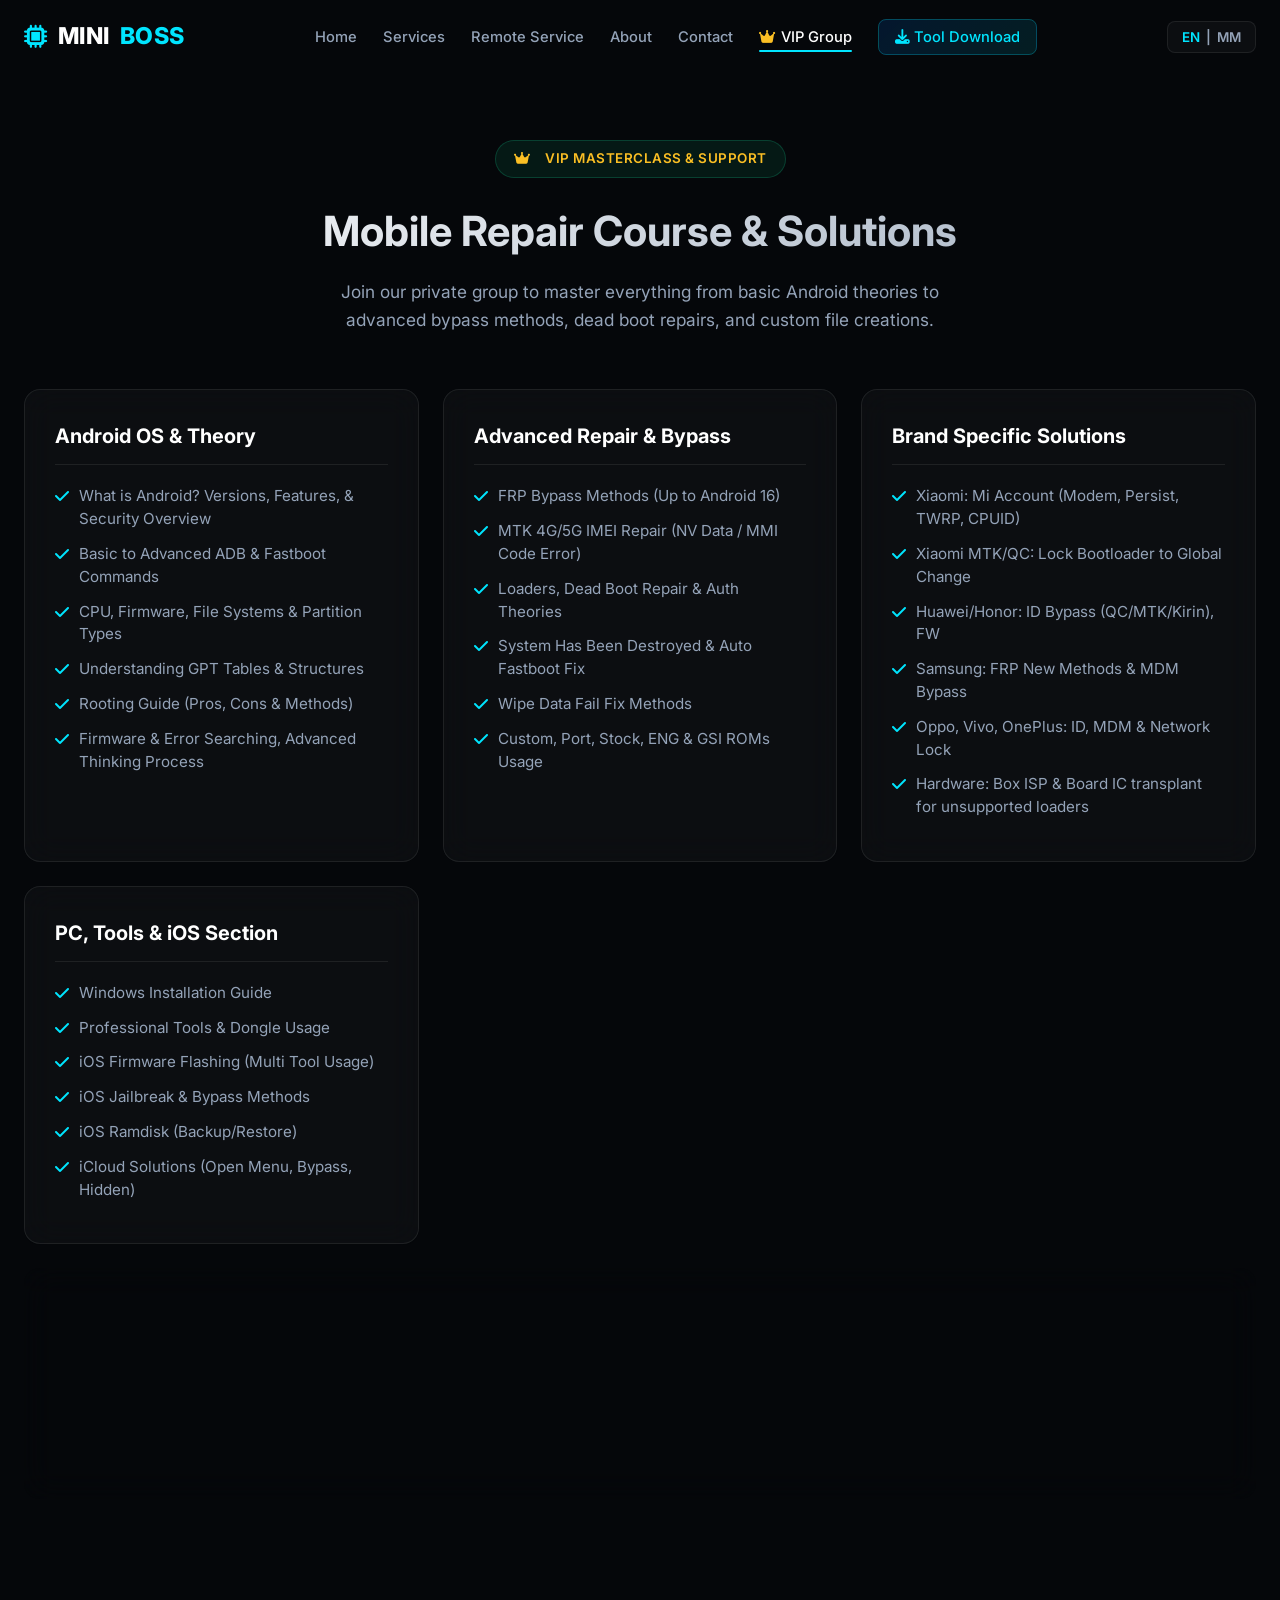
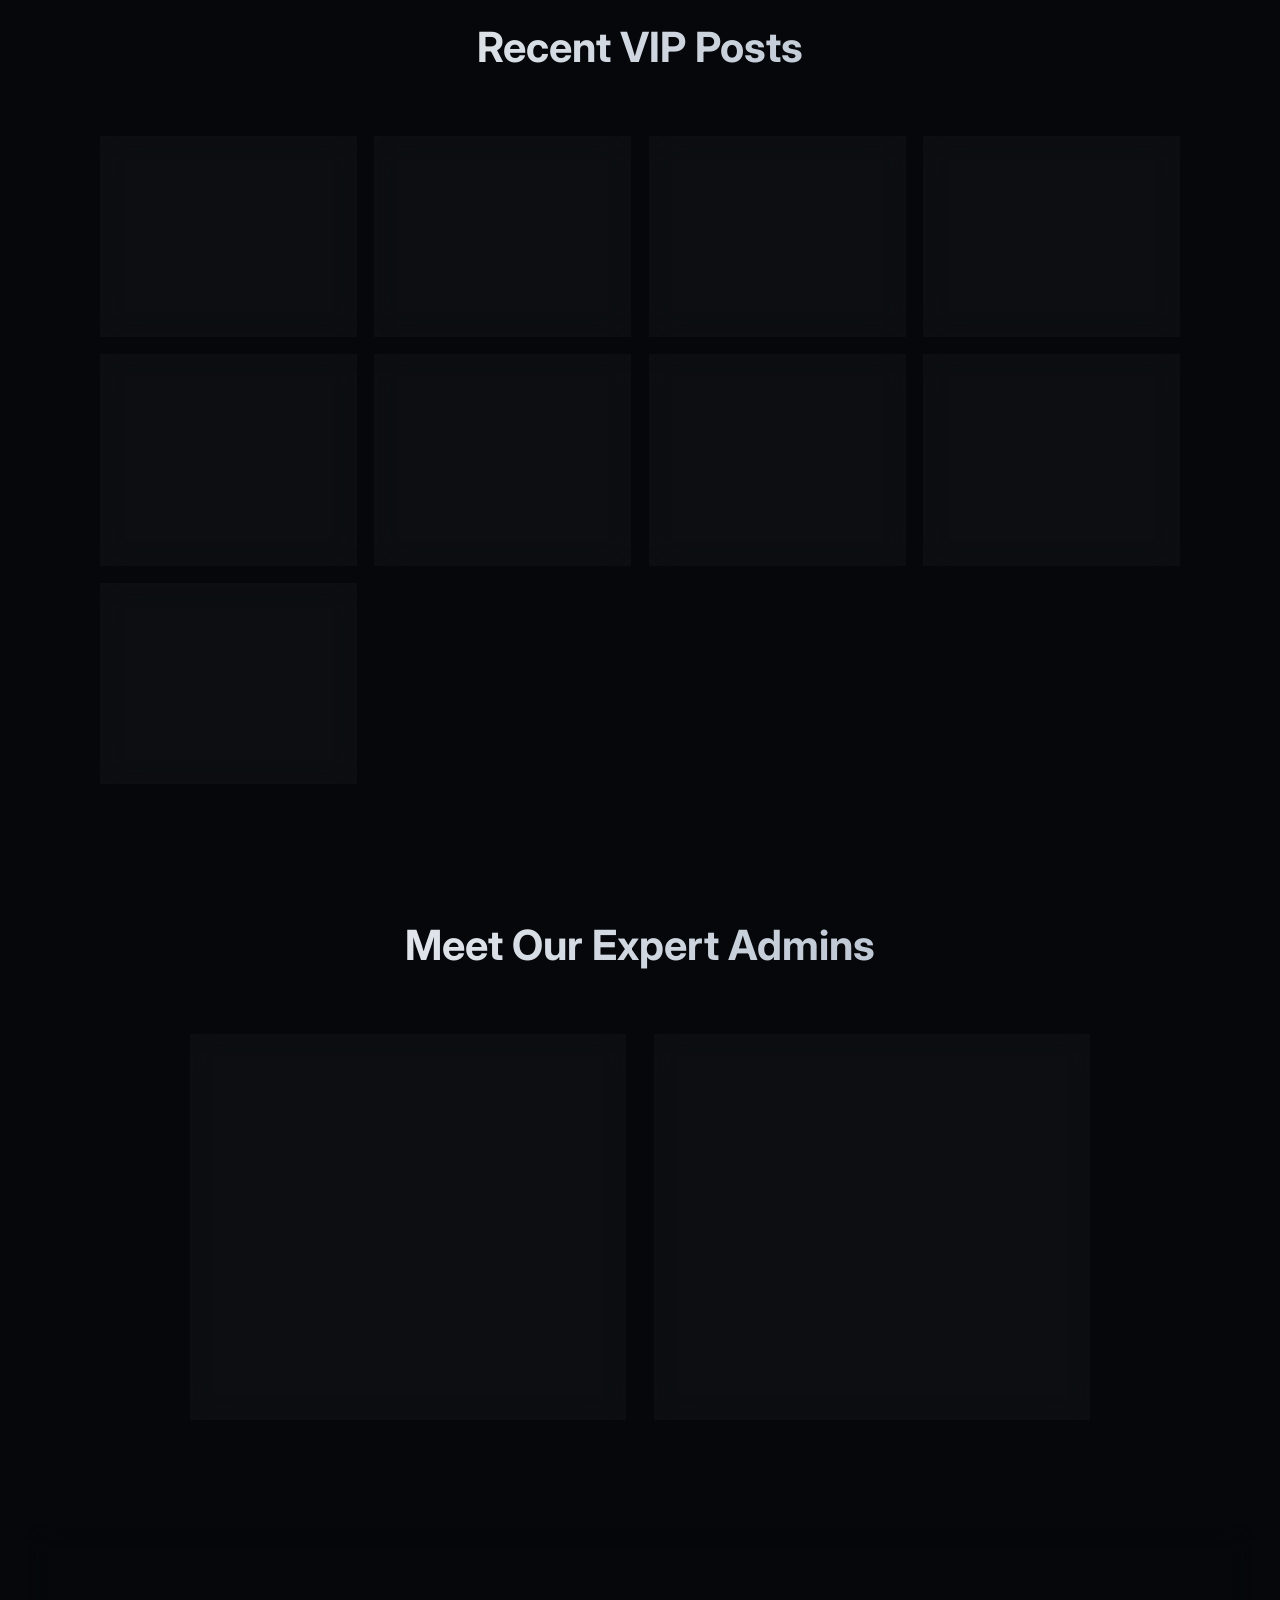
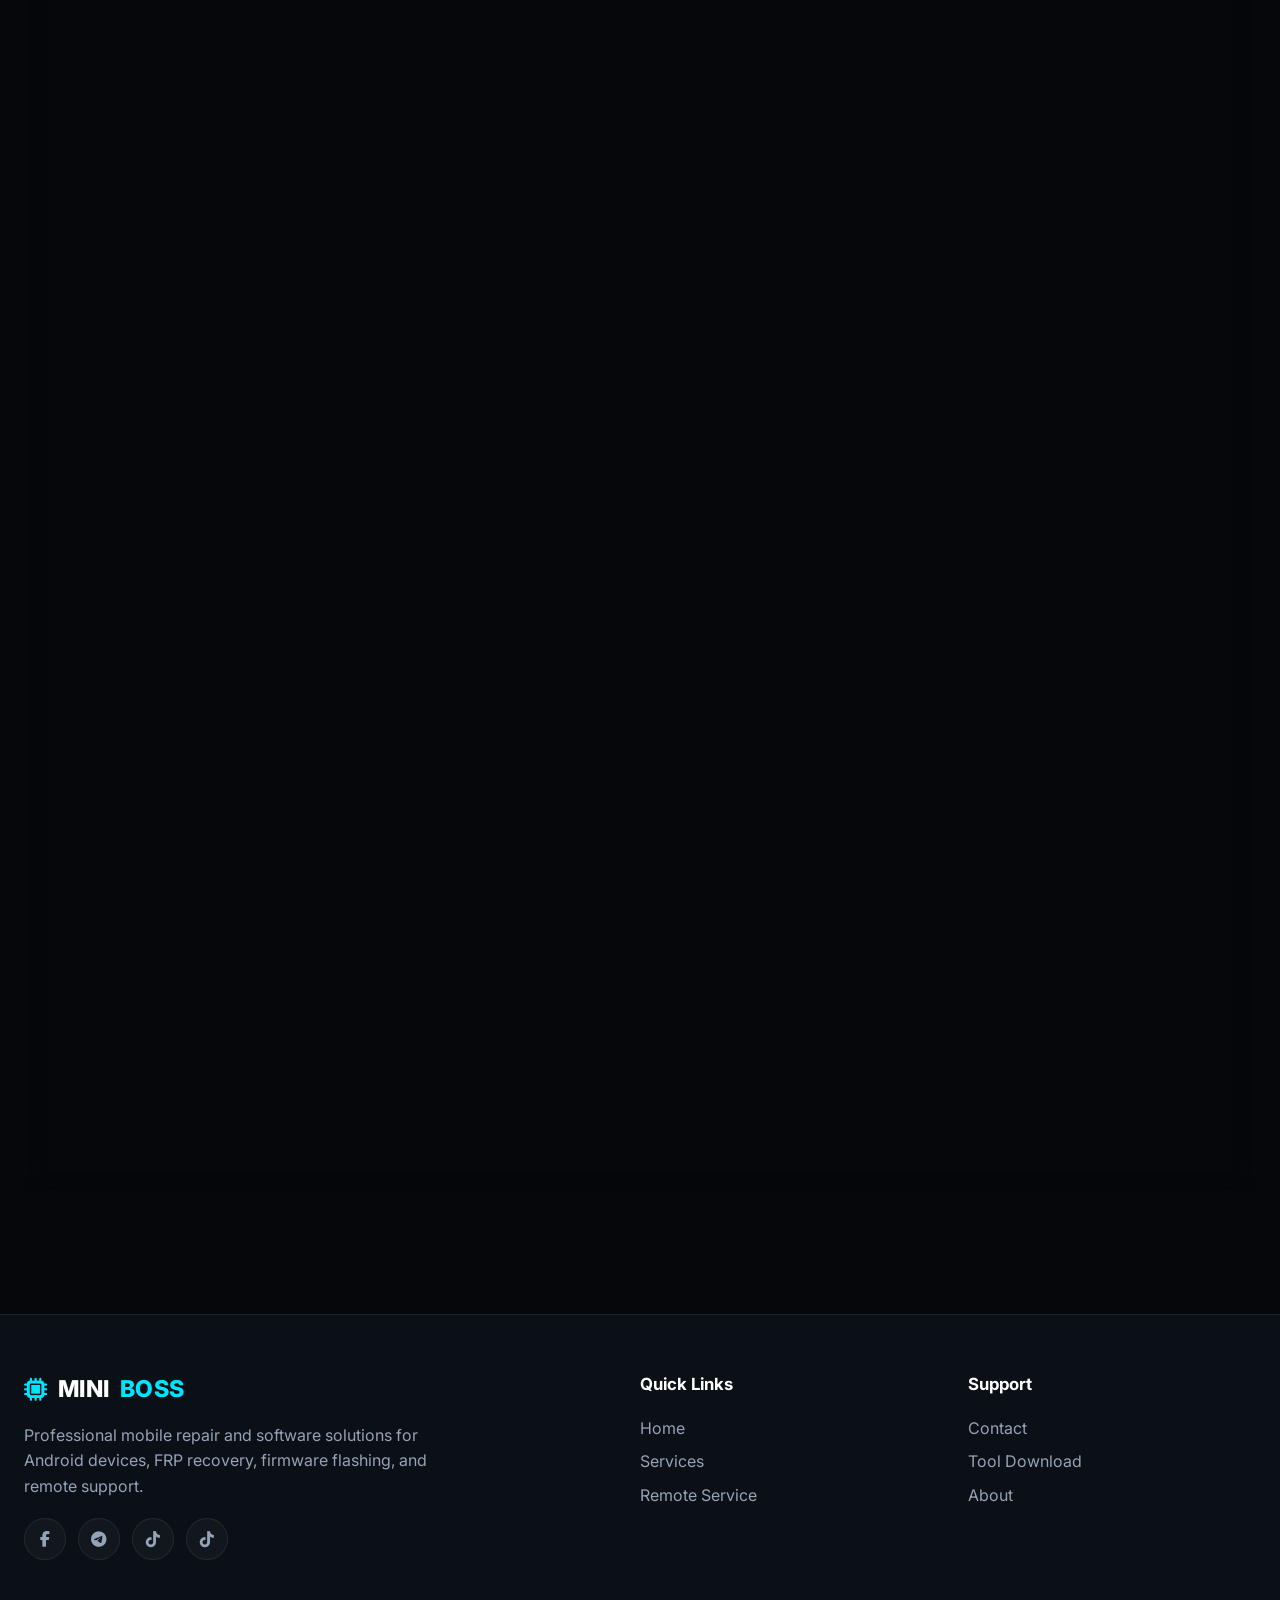
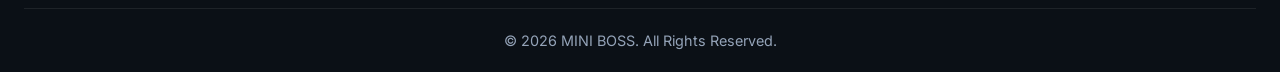
==== MINI-BOSS-WEB/paidGp.html @ a2892de0 "Add files via upload" ====
<!DOCTYPE html>
<html lang="en">
<head>
    <meta charset="UTF-8">
    <meta name="viewport" content="width=device-width, initial-scale=1.0">
    <meta name="theme-color" content="#05070A">
    <meta name="description" content="Join MINI BOSS VIP Support Group. Get exclusive mobile repair solutions, tested firmwares, FRP bypass guides, and direct admin support.">
    <meta property="og:title" content="VIP Group | MINI BOSS">
    <meta property="og:description" content="Join the MINI BOSS VIP group for mobile repair courses, practical solutions, and direct technician support.">
    <meta property="og:type" content="website">
    <title>VIP Group | MINI BOSS</title>
    <link rel="preconnect" href="https://fonts.googleapis.com">
    <link rel="preconnect" href="https://fonts.gstatic.com" crossorigin>
    <link href="https://fonts.googleapis.com/css2?family=Inter:wght@300;400;500;600;700;800&display=swap" rel="stylesheet">
    <link rel="stylesheet" href="style.css">
    <link rel="stylesheet" href="https://cdnjs.cloudflare.com/ajax/libs/font-awesome/6.4.0/css/all.min.css">
    <style>
        .curriculum-grid {
            display: grid;
            grid-template-columns: repeat(auto-fit, minmax(320px, 1fr));
            gap: 24px;
            margin-bottom: 50px;
        }
        .curriculum-card {
            padding: 30px;
            display: flex;
            flex-direction: column;
            height: 100%;
        }
        .curriculum-card h3 {
            font-size: 1.25rem;
            color: #fff;
            margin-bottom: 20px;
            padding-bottom: 12px;
            border-bottom: 1px solid var(--glass-border);
            display: flex;
            align-items: center;
            gap: 12px;
        }
        .curriculum-list {
            list-style: none;
            padding: 0;
            margin: 0;
            flex-grow: 1;
        }
        .curriculum-list li {
            color: var(--text-muted);
            font-size: 0.95rem;
            margin-bottom: 12px;
            display: flex;
            align-items: flex-start;
            gap: 10px;
            line-height: 1.5;
        }
        .curriculum-list li i {
            color: var(--accent-cyan);
            font-size: 1rem;
            margin-top: 3px;
        }
        .bonus-card {
            background: linear-gradient(145deg, rgba(255, 122, 24, 0.1) 0%, rgba(15, 23, 32, 0.9) 100%);
            border-color: rgba(255, 122, 24, 0.3);
        }
        .bonus-card h3 i {
            color: var(--accent-orange);
        }
        .bonus-card .curriculum-list li i {
            color: var(--accent-orange);
        }
        .vip-price-tag {
            display: inline-flex;
            align-items: center;
            gap: 9px;
            margin: 0 auto 24px;
            padding: 12px 22px;
            border: 1px solid rgba(251, 191, 36, 0.45);
            border-radius: 999px;
            background: linear-gradient(135deg, rgba(251, 191, 36, 0.18), rgba(255, 122, 24, 0.12));
            color: #fbbf24;
            font-size: 1.05rem;
            font-weight: 800;
            letter-spacing: 0.02em;
            box-shadow: 0 8px 28px rgba(251, 191, 36, 0.12);
        }
        .vip-price-tag i {
            color: #fde68a;
        }

        /* ========== VIP PAYMENT ========== */
        .vip-payment-section {
            margin-top: 40px;
            margin-bottom: 20px;
        }
        .vip-payment-card {
            padding: 40px 28px 36px;
            background: linear-gradient(145deg, rgba(15, 23, 32, 0.95) 0%, rgba(5, 7, 10, 0.98) 100%);
            border-color: rgba(251, 191, 36, 0.22);
        }
        .vip-payment-header {
            text-align: center;
            margin-bottom: 32px;
        }
        .vip-payment-header > i {
            font-size: 2.6rem;
            margin-bottom: 12px;
            display: inline-block;
        }
        .vip-payment-header h3 {
            font-size: clamp(1.4rem, 3vw, 1.85rem);
            color: #fff;
            margin-bottom: 12px;
        }
        .vip-payment-header p {
            color: var(--text-muted);
            max-width: 620px;
            margin: 0 auto 18px;
            font-size: 1.02rem;
        }
        .vip-steps {
            display: grid;
            grid-template-columns: repeat(3, 1fr);
            gap: 14px;
            margin-bottom: 36px;
            max-width: 900px;
            margin-left: auto;
            margin-right: auto;
        }
        .vip-step {
            display: flex;
            align-items: center;
            gap: 12px;
            background: rgba(255,255,255,0.03);
            border: 1px solid var(--glass-border);
            border-radius: 12px;
            padding: 14px 16px;
            font-size: 0.9rem;
            color: var(--text-muted);
            line-height: 1.4;
        }
        .vip-step-num {
            flex-shrink: 0;
            width: 32px;
            height: 32px;
            border-radius: 50%;
            background: linear-gradient(135deg, #fbbf24, #ff7a18);
            color: #111;
            font-weight: 800;
            display: flex;
            align-items: center;
            justify-content: center;
            font-size: 0.9rem;
        }
        .vip-payment-grid {
            display: grid;
            grid-template-columns: 1fr 1.15fr;
            gap: 28px;
            align-items: start;
        }
        .vip-qr-panel,
        .vip-form-panel {
            background: rgba(0,0,0,0.28);
            border: 1px solid var(--glass-border);
            border-radius: 18px;
            padding: 22px;
        }
        .vip-form-panel h4 {
            color: #fff;
            font-size: 1.1rem;
            margin-bottom: 18px;
            display: flex;
            align-items: center;
            gap: 10px;
        }
        .vip-form-panel h4 i { color: var(--accent-cyan); }

        /* --- KPay QR panel --- */
        .vip-qr-panel {
            display: flex;
            flex-direction: column;
            align-items: center;
            background:
                radial-gradient(ellipse at 50% 0%, rgba(0, 98, 204, 0.22), transparent 55%),
                rgba(8, 14, 24, 0.95);
            border: 1px solid rgba(0, 136, 204, 0.28);
            box-shadow: 0 12px 40px rgba(0, 0, 0, 0.35), inset 0 1px 0 rgba(255,255,255,0.04);
        }
        .vip-qr-badge {
            display: inline-flex;
            align-items: center;
            gap: 8px;
            margin-bottom: 18px;
            padding: 8px 16px;
            border-radius: 999px;
            background: linear-gradient(135deg, rgba(0, 136, 204, 0.25), rgba(0, 98, 180, 0.15));
            border: 1px solid rgba(0, 168, 255, 0.35);
            color: #7dd3fc;
            font-size: 0.88rem;
            font-weight: 700;
            letter-spacing: 0.03em;
        }
        .vip-qr-badge i { color: #38bdf8; }
        .vip-qr-frame {
            position: relative;
            width: 100%;
            max-width: 280px;
            padding: 14px;
            border-radius: 20px;
            background: linear-gradient(160deg, #0b4f8a 0%, #0a2f5c 45%, #071a33 100%);
            box-shadow: 0 10px 32px rgba(0, 80, 160, 0.35);
            margin-bottom: 16px;
        }
        .vip-qr-corners::before,
        .vip-qr-corners::after {
            content: '';
            position: absolute;
            width: 22px;
            height: 22px;
            border: 3px solid #38bdf8;
            z-index: 2;
            pointer-events: none;
        }
        .vip-qr-corners::before {
            top: 8px; left: 8px;
            border-right: none; border-bottom: none;
            border-radius: 6px 0 0 0;
        }
        .vip-qr-corners::after {
            top: 8px; right: 8px;
            border-left: none; border-bottom: none;
            border-radius: 0 6px 0 0;
        }
        .vip-qr-frame::before {
            content: '';
            position: absolute;
            width: 22px; height: 22px;
            left: 8px; bottom: 8px;
            border: 3px solid #38bdf8;
            border-right: none; border-top: none;
            border-radius: 0 0 0 6px;
            z-index: 2;
            pointer-events: none;
        }
        .vip-qr-frame::after {
            content: '';
            position: absolute;
            width: 22px; height: 22px;
            right: 8px; bottom: 8px;
            border: 3px solid #38bdf8;
            border-left: none; border-top: none;
            border-radius: 0 0 6px 0;
            z-index: 2;
            pointer-events: none;
        }
        .vip-qr-box {
            background: #fff;
            border-radius: 14px;
            padding: 12px;
            display: flex;
            align-items: center;
            justify-content: center;
            min-height: 240px;
            overflow: hidden;
        }
        .vip-qr-img {
            width: 100%;
            max-width: 220px;
            height: auto;
            object-fit: contain;
            border-radius: 6px;
            display: block;
        }
        .vip-qr-placeholder {
            display: flex;
            flex-direction: column;
            align-items: center;
            justify-content: center;
            gap: 12px;
            color: #64748b;
            text-align: center;
            padding: 20px;
            width: 100%;
            min-height: 200px;
        }
        .vip-qr-placeholder i { font-size: 2.6rem; opacity: 0.45; }
        .vip-qr-placeholder code {
            background: #f1f5f9;
            padding: 2px 8px;
            border-radius: 4px;
            font-size: 0.8rem;
        }
        .vip-qr-amount {
            width: 100%;
            text-align: center;
            padding: 14px 16px;
            margin-bottom: 12px;
            border-radius: 14px;
            background: linear-gradient(135deg, rgba(251, 191, 36, 0.12), rgba(255, 122, 24, 0.08));
            border: 1px solid rgba(251, 191, 36, 0.35);
        }
        .vip-qr-amount-label {
            display: block;
            font-size: 0.78rem;
            color: var(--text-muted);
            text-transform: uppercase;
            letter-spacing: 0.08em;
            margin-bottom: 4px;
        }
        .vip-qr-amount-value {
            display: block;
            font-size: 1.85rem;
            font-weight: 800;
            color: #fbbf24;
            line-height: 1.15;
            letter-spacing: -0.02em;
        }
        .vip-qr-amount-value small {
            font-size: 0.95rem;
            font-weight: 700;
            color: #fde68a;
        }
        .vip-qr-amount-app {
            display: inline-block;
            margin-top: 6px;
            font-size: 0.8rem;
            font-weight: 600;
            color: #7dd3fc;
            background: rgba(0, 136, 204, 0.15);
            border: 1px solid rgba(0, 168, 255, 0.25);
            padding: 3px 10px;
            border-radius: 999px;
        }
        .vip-qr-hint {
            text-align: center;
            color: var(--text-muted);
            font-size: 0.84rem;
            line-height: 1.5;
            margin-bottom: 16px;
            max-width: 280px;
        }
        .vip-tg-alt {
            width: 100%;
            border: 1px solid rgba(0, 136, 204, 0.45) !important;
            color: #7dd3fc !important;
            background: rgba(0, 136, 204, 0.1) !important;
            border-radius: 12px;
            padding: 12px 18px;
            font-weight: 600;
        }
        .vip-tg-alt:hover {
            background: rgba(0, 136, 204, 0.22) !important;
            border-color: rgba(56, 189, 248, 0.6) !important;
            color: #fff !important;
        }
        .vip-access-form .form-group {
            margin-bottom: 16px;
        }
        .vip-access-form label {
            display: block;
            font-size: 0.88rem;
            font-weight: 600;
            color: rgba(255,255,255,0.85);
            margin-bottom: 7px;
        }
        .vip-access-form input[type="text"],
        .vip-access-form input[type="tel"] {
            width: 100%;
            background: rgba(0,0,0,0.4);
            border: 1px solid var(--glass-border);
            padding: 13px 14px;
            border-radius: 10px;
            color: #fff;
            font-size: 0.95rem;
            transition: var(--transition);
        }
        .vip-access-form input:focus {
            border-color: var(--accent-cyan);
            box-shadow: 0 0 0 3px rgba(0, 229, 255, 0.12);
        }
        .vip-upload-zone {
            position: relative;
            border: 2px dashed rgba(0, 229, 255, 0.3);
            border-radius: 12px;
            background: rgba(0, 229, 255, 0.04);
            min-height: 130px;
            cursor: pointer;
            overflow: hidden;
            transition: var(--transition);
        }
        .vip-upload-zone:hover,
        .vip-upload-zone.dragover {
            border-color: var(--accent-cyan);
            background: rgba(0, 229, 255, 0.08);
        }
        .vip-upload-zone input[type="file"] {
            position: absolute;
            inset: 0;
            opacity: 0;
            cursor: pointer;
            z-index: 2;
        }
        .vip-upload-ui {
            display: flex;
            flex-direction: column;
            align-items: center;
            justify-content: center;
            gap: 8px;
            padding: 28px 16px;
            color: var(--text-muted);
            text-align: center;
            pointer-events: none;
        }
        .vip-upload-ui i {
            font-size: 1.8rem;
            color: var(--accent-cyan);
        }
        .vip-upload-ui small {
            font-size: 0.78rem;
            opacity: 0.75;
        }
        .vip-receipt-preview {
            display: block;
            width: 100%;
            max-height: 200px;
            object-fit: contain;
            padding: 10px;
            background: rgba(0,0,0,0.3);
        }
        .vip-receipt-preview:not([hidden]) + .vip-upload-ui,
        .vip-upload-zone.has-preview .vip-upload-ui {
            display: none;
        }
        .vip-submit-btn {
            width: 100%;
            padding: 15px 24px;
            font-size: 1.02rem;
            margin-top: 6px;
            background: linear-gradient(135deg, #fbbf24, #ff7a18);
            box-shadow: 0 4px 18px rgba(251, 191, 36, 0.3);
            color: #111;
            font-weight: 700;
        }
        .vip-submit-btn:hover {
            box-shadow: 0 8px 28px rgba(251, 191, 36, 0.45);
            transform: translateY(-2px);
        }
        .vip-submit-btn:disabled {
            opacity: 0.65;
            cursor: not-allowed;
            transform: none;
        }
        .vip-form-hint {
            text-align: center;
            color: var(--text-muted);
            font-size: 0.85rem;
            margin-top: 14px;
            line-height: 1.45;
        }
        #toast-container {
            position: fixed;
            top: 90px;
            right: 20px;
            z-index: 9999;
            display: flex;
            flex-direction: column;
            gap: 10px;
            pointer-events: none;
        }
        .toast {
            background: rgba(16, 185, 129, 0.95);
            color: #fff;
            padding: 14px 22px;
            border-radius: 10px;
            backdrop-filter: blur(12px);
            box-shadow: 0 12px 32px rgba(0,0,0,0.3);
            display: flex;
            align-items: center;
            gap: 12px;
            transform: translateX(120%);
            transition: transform 0.35s cubic-bezier(0.68, -0.55, 0.265, 1.55);
            font-weight: 500;
            font-size: 0.95rem;
            pointer-events: auto;
            max-width: 360px;
        }
        .toast.show { transform: translateX(0); }
        .toast.error { background: rgba(239, 68, 68, 0.95); }
        @media (max-width: 860px) {
            .vip-steps { grid-template-columns: 1fr; }
            .vip-payment-grid { grid-template-columns: 1fr; }
        }

    </style>
</head>
<body>

    <nav class="navbar" id="navbar">
        <div class="container nav-container">
            <a href="index.html" class="logo">
                <i class="fa-solid fa-microchip"></i> MINI <span>BOSS</span>
            </a>
            
            <ul class="nav-links" id="nav-links">
                <li><a href="index.html#home" data-i18n="nav-home">Home</a></li>
                <li><a href="index.html#services" data-i18n="nav-services">Services</a></li>
                <li><a href="index.html#remote-service" data-i18n="nav-remote">Remote Service</a></li>
                <li><a href="index.html#about" data-i18n="nav-about">About</a></li>
                <li><a href="index.html#contact" data-i18n="nav-contact">Contact</a></li>
                <li><a href="paidGp.html" class="active"><i class="fa-solid fa-crown" style="color: #fbbf24; margin-right: 5px;"></i><span data-i18n="nav-vip-group">VIP Group</span></a></li>
                <li>
                    <a href="tool_download.html" class="nav-btn-download">
                        <i class="fa-solid fa-download"></i> <span data-i18n="nav-tools-download">Tool Download</span>
                    </a>
                </li>
            </ul>

            <div class="nav-actions">
                <button id="lang-switch" class="lang-switch" title="Change Language" aria-label="Switch language">
                    <span id="lang-en" class="active">EN</span> | <span id="lang-mm">MM</span>
                </button>
                <button type="button" class="hamburger" id="hamburger" aria-label="Menu" aria-expanded="false" aria-controls="nav-links">
                    <i class="fa-solid fa-bars" aria-hidden="true"></i>
                </button>
            </div>
        </div>
    </nav>

    <!-- VIP GROUP HERO & SOLUTIONS -->
    <section id="vip-group" style="padding-top: 140px; min-height: 80vh;">
        <div class="container">
            <div class="section-header reveal">
                <div class="status-badge" style="margin-bottom: 20px;">
                    <i class="fa-solid fa-crown" style="color: #fbbf24;"></i>
                    <span data-i18n="gp-badge" style="color: #fbbf24; margin-left: 8px;">VIP MASTERCLASS & SUPPORT</span>
                </div>
                <h2 data-i18n="gp-title">Complete Mobile Repair Course & Solutions</h2>
                <p data-i18n="gp-desc">Join our private group to master everything from basic Android theories to advanced bypass methods, dead boot repairs, and custom file creations.</p>
            </div>

            <!-- CURRICULUM GRID -->
            <div class="curriculum-grid reveal">
                
                <!-- Category 1 -->
                <div class="glass-card curriculum-card">
                    <h3 data-i18n="cat-1-title"><i class="fa-brands fa-android" style="color: #10b981;"></i> Android OS & Theory</h3>
                    <ul class="curriculum-list">
                        <li><i class="fa-solid fa-check"></i> <span data-i18n="c1-1">What is Android? Versions, Features, & Security Overview</span></li>
                        <li><i class="fa-solid fa-check"></i> <span data-i18n="c1-2">Basic to Advanced ADB & Fastboot Commands</span></li>
                        <li><i class="fa-solid fa-check"></i> <span data-i18n="c1-3">CPU, Firmware, File Systems & Partition Types</span></li>
                        <li><i class="fa-solid fa-check"></i> <span data-i18n="c1-4">Understanding GPT Tables & Structures</span></li>
                        <li><i class="fa-solid fa-check"></i> <span data-i18n="c1-5">Rooting Guide (Pros, Cons & Methods)</span></li>
                        <li><i class="fa-solid fa-check"></i> <span data-i18n="c1-6">Firmware & Error Searching, Advanced Thinking Process</span></li>
                    </ul>
                </div>

                <!-- Category 2 -->
                <div class="glass-card curriculum-card">
                    <h3 data-i18n="cat-2-title"><i class="fa-solid fa-screwdriver-wrench" style="color: #0077ff;"></i> Advanced Repair & Bypass</h3>
                    <ul class="curriculum-list">
                        <li><i class="fa-solid fa-check"></i> <span data-i18n="c2-1">FRP Bypass Methods (Up to Android 16)</span></li>
                        <li><i class="fa-solid fa-check"></i> <span data-i18n="c2-2">MTK 4G/5G IMEI Repair (NV Data / MMI Code Error)</span></li>
                        <li><i class="fa-solid fa-check"></i> <span data-i18n="c2-3">Loaders, Dead Boot Repair & Auth Theories</span></li>
                        <li><i class="fa-solid fa-check"></i> <span data-i18n="c2-4">System Has Been Destroyed & Auto Fastboot Fix</span></li>
                        <li><i class="fa-solid fa-check"></i> <span data-i18n="c2-5">Wipe Data Fail Fix Methods</span></li>
                        <li><i class="fa-solid fa-check"></i> <span data-i18n="c2-6">Custom, Port, Stock, ENG & GSI ROMs Usage</span></li>
                    </ul>
                </div>

                <!-- Category 3 -->
                <div class="glass-card curriculum-card">
                    <h3 data-i18n="cat-3-title"><i class="fa-solid fa-mobile-screen-button" style="color: #e83e8c;"></i> Brand Specific Solutions</h3>
                    <ul class="curriculum-list">
                        <li><i class="fa-solid fa-check"></i> <span data-i18n="c3-1">Xiaomi: Mi Account (Modem, Persist, TWRP, CPUID)</span></li>
                        <li><i class="fa-solid fa-check"></i> <span data-i18n="c3-2">Xiaomi MTK/QC: Lock Bootloader to Global Change</span></li>
                        <li><i class="fa-solid fa-check"></i> <span data-i18n="c3-3">Huawei/Honor: ID Bypass (QC/MTK/Kirin), FW & IMEI</span></li>
                        <li><i class="fa-solid fa-check"></i> <span data-i18n="c3-4">Samsung: FRP New Methods & MDM Bypass</span></li>
                        <li><i class="fa-solid fa-check"></i> <span data-i18n="c3-5">Oppo, Vivo, OnePlus: ID, MDM & Network Lock</span></li>
                        <li><i class="fa-solid fa-check"></i> <span data-i18n="c3-6">Hardware: Box ISP & Board IC transplant for unsupported loaders</span></li>
                    </ul>
                </div>

                <!-- Category 4 -->
                <div class="glass-card curriculum-card">
                    <h3 data-i18n="cat-4-title"><i class="fa-brands fa-apple" style="color: #a0aec0;"></i> PC, Tools & iOS Section</h3>
                    <ul class="curriculum-list">
                        <li><i class="fa-solid fa-check"></i> <span data-i18n="c4-1">Windows & Other OS Installation Guide</span></li>
                        <li><i class="fa-solid fa-check"></i> <span data-i18n="c4-2">Professional Tools & Dongle Usage</span></li>
                        <li><i class="fa-solid fa-check"></i> <span data-i18n="c4-3">iOS Firmware Flashing (Multi Tool Usage)</span></li>
                        <li><i class="fa-solid fa-check"></i> <span data-i18n="c4-4">iOS Jailbreak & Bypass Methods</span></li>
                        <li><i class="fa-solid fa-check"></i> <span data-i18n="c4-5">iOS Ramdisk (Backup/Restore)</span></li>
                        <li><i class="fa-solid fa-check"></i> <span data-i18n="c4-6">iCloud Solutions (Open Menu, Bypass, Hidden)</span></li>
                    </ul>
                </div>

                <!-- Bonus Category (Full Width) -->
                <div class="glass-card curriculum-card bonus-card" style="grid-column: 1 / -1;">
                    <h3 data-i18n="cat-5-title"><i class="fa-solid fa-fire"></i> VIP Bonus & File Modding</h3>
                    <div style="display: grid; grid-template-columns: repeat(auto-fit, minmax(300px, 1fr)); gap: 15px;">
                        <ul class="curriculum-list">
                            <li><i class="fa-solid fa-star"></i> <span data-i18n="c5-1">Tool/Box Activation & Purchasing via Websites</span></li>
                            <li><i class="fa-solid fa-star"></i> <span data-i18n="c5-2">FRP Unlock using Web Server (Theory & Practical)</span></li>
                            <li><i class="fa-solid fa-star"></i> <span data-i18n="c5-3">Auth Tool Usage & Server Concepts</span></li>
                        </ul>
                        <ul class="curriculum-list">
                            <li><i class="fa-solid fa-star"></i> <span data-i18n="c5-4">File Creation: No Bootloader Unlock Global Change</span></li>
                            <li><i class="fa-solid fa-star"></i> <span data-i18n="c5-5">File Creation: Samsung & Oppo MDM Modification</span></li>
                            <li><i class="fa-solid fa-star"></i> <span data-i18n="c5-6">File Creation: Samsung FRP for Android 14/15</span></li>
                        </ul>
                    </div>
                </div>

            </div>

            <!-- RECENT VIP POSTS -->
            <section id="vip-posts" class="vip-posts-section">
                <div class="section-header reveal">
                    <h2 data-i18n="vip-posts-title">Recent VIP Posts</h2>
                </div>
                <div class="vip-posts-grid">
                    <a class="glass-card vip-post-card reveal" href="https://t.me/c/4466727254/9" aria-label="Read ADB and Fastboot install guide">
                        <span class="vip-post-icon"><i class="fa-solid fa-terminal" aria-hidden="true"></i></span>
                        <h3 data-i18n="vip-basic-post-1-title">Basic Post 1: ADB &amp; Fastboot Install</h3>
                        <span class="vip-post-read"><span data-i18n="vip-post-read">Click to See</span><i class="fa-solid fa-arrow-right" aria-hidden="true"></i></span>
                    </a>
                    <a class="glass-card vip-post-card reveal" href="https://t.me/c/4466727254/10" aria-label="Read Windows installation 11 and 10 guide">
                        <span class="vip-post-icon"><i class="fa-solid fa-windows" aria-hidden="true"></i></span>
                        <h3 data-i18n="vip-basic-post-2-title">Basic Post 2: Windows Installation 11/10</h3>
                        <span class="vip-post-read"><span data-i18n="vip-post-read">Click to See</span><i class="fa-solid fa-arrow-right" aria-hidden="true"></i></span>
                    </a>
                    <a class="glass-card vip-post-card reveal" href="https://t.me/c/4466727254/6" aria-label="Read ADB and Fastboot Basic commands">
                        <span class="vip-post-icon"><i class="fa-solid fa-terminal" aria-hidden="true"></i></span>
                        <h3 data-i18n="vip-post-1-title">ADB and Fastboot Basic commands</h3>
                        <span class="vip-post-read"><span data-i18n="vip-post-read">Click to See</span><i class="fa-solid fa-arrow-right" aria-hidden="true"></i></span>
                    </a>
                    <a class="glass-card vip-post-card reveal" href="https://t.me/c/4466727254/7" aria-label="Redmi 14C NV Error Fix Solution">
                        <span class="vip-post-icon"><i class="fa-solid fa-terminal" aria-hidden="true"></i></span>
                        <h3 data-i18n="vip-post-2-title">Redmi 14C NV Error Fix Solution</h3>
                        <span class="vip-post-read"><span data-i18n="vip-post-read">Click to See</span><i class="fa-solid fa-arrow-right" aria-hidden="true"></i></span>
                    </a>
                    <a class="glass-card vip-post-card reveal" href="https://t.me/c/4466727254/11" aria-label="Redmi Note 13 5G NV Error Fix Solution">
                        <span class="vip-post-icon"><i class="fa-solid fa-terminal" aria-hidden="true"></i></span>
                        <h3 data-i18n="vip-post-3-title">Redmi Note 13 5G NV Error Fix Solution</h3>
                        <span class="vip-post-read"><span data-i18n="vip-post-read">Click to See</span><i class="fa-solid fa-arrow-right" aria-hidden="true"></i></span>
                    </a>
                    <a class="glass-card vip-post-card reveal" href="https://t.me/c/4466727254/8" aria-label="Redmi Note 12R Pro (Sunstone) Unsupported Error Fix Firmware">
                        <span class="vip-post-icon"><i class="fa-solid fa-terminal" aria-hidden="true"></i></span>
                        <h3 data-i18n="vip-post-4-title">Redmi Note 12R Pro (Sunstone) Unsupported Error Fix Firmware</h3>
                        <span class="vip-post-read"><span data-i18n="vip-post-read">Click to See</span><i class="fa-solid fa-arrow-right" aria-hidden="true"></i></span>
                    </a>
                    <a class="glass-card vip-post-card reveal" href="https://t.me/c/4466727254/12" aria-label="Redmi Note 12R Pro (Sunstone) Unsupported Error Fix Firmware">
                        <span class="vip-post-icon"><i class="fa-solid fa-terminal" aria-hidden="true"></i></span>
                        <h3 data-i18n="vip-post-5-title">Redmi Xiaomi QC Mi Account Bypass script</h3>
                        <span class="vip-post-read"><span data-i18n="vip-post-read">Click to See</span><i class="fa-solid fa-arrow-right" aria-hidden="true"></i></span>
                    </a>
                    <a class="glass-card vip-post-card reveal" href="https://t.me/c/4466727254/13" aria-label="Redmi Note 12R Pro (Sunstone) Unsupported Error Fix Firmware">
                        <span class="vip-post-icon"><i class="fa-solid fa-terminal" aria-hidden="true"></i></span>
                        <h3 data-i18n="vip-post-6-title">Redmi Xiaomi Mtk Mi Account Bypass script</h3>
                        <span class="vip-post-read"><span data-i18n="vip-post-read">Click to See</span><i class="fa-solid fa-arrow-right" aria-hidden="true"></i></span>
                    </a>
                    <a class="glass-card vip-post-card reveal" href="https://t.me/c/4466727254/14" aria-label="Redmi Note 12R Pro (Sunstone) Unsupported Error Fix Firmware">
                        <span class="vip-post-icon"><i class="fa-solid fa-terminal" aria-hidden="true"></i></span>
                        <h3 data-i18n="vip-post-7-title">Redmi Xiaomi Locked Global firmware convert</h3>
                        <span class="vip-post-read"><span data-i18n="vip-post-read">Click to See</span><i class="fa-solid fa-arrow-right" aria-hidden="true"></i></span>
                    </a>
                </div>

            </section>

            <!-- EXPERT ADMINS -->
            <section id="admins" class="admins-section">
                <div class="section-header reveal">
                    <h2 data-i18n="admins-title">Meet Our Expert Admins</h2>
                </div>
                <div class="admins-grid">
                    <article class="glass-card admin-card reveal">
                        <img class="admin-avatar admin-avatar-aung" src="LOGO/aung.jpg" alt="Aung Myint Myat" loading="lazy">
                        <h3 class="admin-name">Aung Myint Myat</h3>
                        <p class="admin-role">Founder &amp; VIP Support Admin</p>
                        <div class="admin-socials">
                            <a class="admin-social-link facebook" href="https://www.facebook.com/share/1CGqQb7yy7/" target="_blank" rel="noopener noreferrer" aria-label="Aung Myint Myat on Facebook"><i class="fa-brands fa-facebook-f" aria-hidden="true"></i></a>
                            <a class="admin-social-link telegram" href="https://t.me/aungmyintmyat007010" target="_blank" rel="noopener noreferrer" aria-label="Contact Aung Myint Myat on Telegram"><i class="fa-brands fa-telegram" aria-hidden="true"></i></a>
                            <a class="admin-social-link tiktok" href="https://www.tiktok.com/@aung_myint_myat_007?_r=1&amp;_t=ZS-9ANBiFxHVeX" target="_blank" rel="noopener noreferrer" aria-label="Aung Myint Myat on TikTok"><i class="fa-brands fa-tiktok" aria-hidden="true"></i></a>
                        </div>
                    </article>
                    <article class="glass-card admin-card reveal">
                        <img class="admin-avatar" src="LOGO/myo.jpg" alt="Myo Min Thu" loading="lazy">
                        <h3 class="admin-name">Myo (MUnlocker95)</h3>
                        <p class="admin-role">Senior Admin &amp; Bypass Expert</p>
                        <div class="admin-socials">
                            <a class="admin-social-link facebook" href="https://www.facebook.com/share/1D4BJWRnai/" target="_blank" rel="noopener noreferrer" aria-label="Myo on Facebook"><i class="fa-brands fa-facebook-f" aria-hidden="true"></i></a>
                            <a class="admin-social-link telegram" href="https://t.me/MUnlocker95" target="_blank" rel="noopener noreferrer" aria-label="Contact Myo on Telegram"><i class="fa-brands fa-telegram" aria-hidden="true"></i></a>
                            <a class="admin-social-link tiktok" href="https://www.tiktok.com/@myominthu.ga?_r=1&amp;_t=ZS-9ANBpBIBcij" target="_blank" rel="noopener noreferrer" aria-label="Myo on TikTok"><i class="fa-brands fa-tiktok" aria-hidden="true"></i></a>
                        </div>
                    </article>
                </div>
            </section>

            <!-- VIP PAYMENT & ACCESS -->
            <div id="vip-payment" class="vip-payment-section reveal">
                <div class="glass-card vip-payment-card">
                    <div class="vip-payment-header">
                        <i class="fa-solid fa-crown" style="color: #fbbf24;"></i>
                        <h3 data-i18n="gp-cta-title">Join the Elite Technician Group</h3>
                        <p data-i18n="gp-cta-desc">Upgrade your skills with our complete curriculum. Join our VIP Group today for just 50,000 KS and get instant access to premium resources.</p>
                        <div class="vip-price-tag"><i class="fa-solid fa-crown" aria-hidden="true"></i> VIP Access: 50,000 KS</div>
                    </div>

                    <!-- Steps -->
                    <div class="vip-steps">
                        <div class="vip-step">
                            <span class="vip-step-num">1</span>
                            <span data-i18n="pay-step-1">Scan KPay QR &amp; transfer 50,000 KS</span>
                        </div>
                        <div class="vip-step">
                            <span class="vip-step-num">2</span>
                            <span data-i18n="pay-step-2">Upload payment receipt + Telegram username</span>
                        </div>
                        <div class="vip-step">
                            <span class="vip-step-num">3</span>
                            <span data-i18n="pay-step-3">Admin verifies &amp; grants VIP access</span>
                        </div>
                    </div>

                    <div class="vip-payment-grid">
                        <!-- KPay QR -->
                        <div class="vip-qr-panel">
                            <div class="vip-qr-badge">
                                <i class="fa-solid fa-shield-halved"></i>
                                <span data-i18n="pay-qr-title">KPay Scan to Pay</span>
                            </div>

                            <div class="vip-qr-frame">
                                <div class="vip-qr-corners" aria-hidden="true"></div>
                                <div class="vip-qr-box">
                                    <img src="LOGO/kpay-qr.png" alt="KPay QR Code - Scan to pay 50,000 KS" class="vip-qr-img" id="kpay-qr" onerror="this.style.display='none'; this.nextElementSibling.style.display='flex';">
                                    <div class="vip-qr-placeholder" style="display:none;">
                                        <i class="fa-solid fa-qrcode"></i>
                                        <p data-i18n="pay-qr-placeholder">Place your KPay QR image at<br><code>LOGO/kpay-qr.png</code></p>
                                    </div>
                                </div>
                            </div>

                            <div class="vip-qr-amount">
                                <span class="vip-qr-amount-label" data-i18n="pay-qr-amount-label">Pay exactly</span>
                                <span class="vip-qr-amount-value">50,000 <small>KS</small></span>
                                <span class="vip-qr-amount-app">KBZPay / KPay</span>
                            </div>

                            <p class="vip-qr-hint" data-i18n="pay-qr-hint">
                                Open KBZPay → Scan QR → Transfer → Upload receipt below
                            </p>

                            <a href="https://t.me/aungmyintmyat007010" target="_blank" rel="noopener noreferrer" class="btn vip-tg-alt">
                                <i class="fa-brands fa-telegram"></i> <span data-i18n="gp-btn-telegram">Contact on Telegram</span>
                            </a>
                        </div>

                        <!-- Submit form -->
                        <div class="vip-form-panel">
                            <h4><i class="fa-solid fa-paper-plane"></i> <span data-i18n="pay-form-title">Submit for VIP Access</span></h4>
                            <form id="vip-access-form" class="vip-access-form" enctype="multipart/form-data" novalidate>
                                <div class="form-group">
                                    <label for="vip-name" data-i18n="pay-label-name">KPay Account Name</label>
                                    <input type="text" id="vip-name" name="name" placeholder="Name on KPay / KBZPay account" autocomplete="name" required>
                                </div>
                                <div class="form-group">
                                    <label for="vip-telegram" data-i18n="pay-label-telegram">Telegram Username *</label>
                                    <input type="text" id="vip-telegram" name="telegram" placeholder="@username or https://t.me/username" autocomplete="username">
                                </div>
                                <div class="form-group">
                                    <label for="vip-phone" data-i18n="pay-label-phone">Phone (optional)</label>
                                    <input type="tel" id="vip-phone" name="phone" placeholder="+95 9 ..." autocomplete="tel">
                                </div>
                                <div class="form-group">
                                    <label for="vip-note" data-i18n="pay-label-note">Transaction note (optional)</label>
                                    <input type="text" id="vip-note" name="note" placeholder="Transfer reference / time">
                                </div>
                                <div class="form-group">
                                    <label for="vip-receipt" data-i18n="pay-label-receipt">Payment Receipt Screenshot *</label>
                                    <div class="vip-upload-zone" id="vip-upload-zone">
                                        <input type="file" id="vip-receipt" name="receipt" accept="image/jpeg,image/png,image/webp,image/jpg">
                                        <div class="vip-upload-ui">
                                            <i class="fa-solid fa-cloud-arrow-up"></i>
                                            <span data-i18n="pay-upload-hint">Click or drop receipt image here</span>
                                            <small data-i18n="pay-upload-limit">JPG / PNG / WEBP · Max 5 MB</small>
                                        </div>
                                        <img id="vip-receipt-preview" class="vip-receipt-preview" alt="Receipt preview" hidden>
                                    </div>
                                </div>
                                <button type="submit" class="btn btn-primary vip-submit-btn" id="vip-submit-btn">
                                    <i class="fa-solid fa-lock-open"></i> <span data-i18n="pay-submit">Request VIP Access</span>
                                </button>
                                <p class="vip-form-hint" data-i18n="pay-form-hint">Admin will verify payment and grant VIP access within 2 hours.</p>
                            </form>
                        </div>
                    </div>
                </div>
            </div>
        </div>
    </section>

    <div id="toast-container"></div>

    <footer>
        <div class="container">
            <div class="footer-grid">
                <div>
                    <a href="index.html" class="logo" style="margin-bottom: 15px; display: inline-flex;">
                        <i class="fa-solid fa-microchip"></i> MINI <span>BOSS</span>
                    </a>
                    <p data-i18n="footer-text" style="color: var(--text-muted); max-width: 420px;">Professional mobile repair and software solutions for Android devices, FRP recovery, firmware flashing, and remote support.</p>
                    <div class="social-icons">
                        <a href="https://www.facebook.com/aungmyintmyat007010" aria-label="Facebook"><i class="fa-brands fa-facebook-f"></i></a>
                        <a href="https://t.me/aungmyintmyat007010" aria-label="Telegram"><i class="fa-brands fa-telegram"></i></a>
                        <a href="https://www.tiktok.com/@aung_myint_myat_007?_r=1&amp;_t=ZS-9ANBiFxHVeX" aria-label="Aung Myint Myat on TikTok"><i class="fa-brands fa-tiktok"></i></a>
                        <a href="https://www.tiktok.com/@myominthu.ga?_r=1&amp;_t=ZS-9ANBpBIBcij" aria-label="Myo on TikTok"><i class="fa-brands fa-tiktok"></i></a>
                    </div>
                </div>

                <div>
                    <h4 data-i18n="footer-links-title">Quick Links</h4>
                    <ul>
                        <li><a href="index.html#home">Home</a></li>
                        <li><a href="index.html#services">Services</a></li>
                        <li><a href="index.html#remote-service">Remote Service</a></li>
                    </ul>
                </div>

                <div>
                    <h4 data-i18n="footer-support-title">Support</h4>
                    <ul>
                        <li><a href="index.html#contact">Contact</a></li>
                        <li><a href="tool_download.html">Tool Download</a></li>
                        <li><a href="index.html#about">About</a></li>
                    </ul>
                </div>
            </div>

            <div class="footer-bottom">
                <p>&copy; 2026 MINI BOSS. All Rights Reserved.</p>
            </div>
        </div>
    </footer>

    <script>
        document.addEventListener('DOMContentLoaded', () => {
            const translations = {
                en: {
                    "nav-home": "Home",
                    "nav-services": "Services",
                    "nav-remote": "Remote Service",
                    "nav-about": "About",
                    "nav-contact": "Contact",
                    "nav-vip-group": "VIP Group",
                    "nav-tools-download": "Tool Download",
                    "admins-title": "Meet Our Expert Admins",
                    "footer-text": "Professional mobile repair and software solutions for Android devices, FRP recovery, firmware flashing, and remote support.",
                    "footer-links-title": "Quick Links",
                    "footer-support-title": "Support",
                    "gp-badge": "VIP MASTERCLASS & SUPPORT",
                    "gp-title": "Mobile Repair Course & Solutions",
                    "gp-desc": "Join our private group to master everything from basic Android theories to advanced bypass methods, dead boot repairs, and custom file creations.",
                    
                    "cat-1-title": "Android OS & Theory",
                    "c1-1": "What is Android? Versions, Features, & Security Overview",
                    "c1-2": "Basic to Advanced ADB & Fastboot Commands",
                    "c1-3": "CPU, Firmware, File Systems & Partition Types",
                    "c1-4": "Understanding GPT Tables & Structures",
                    "c1-6": "Firmware & Error Searching, Advanced Thinking Process",

                    "cat-2-title": "Advanced Repair & Bypass",
                    "c2-1": "FRP Bypass Methods (Up to Android 16)",
                    "c2-2": "MTK 4G/5G IMEI Repair (NV Data / MMI Code Error)",
                    "c2-3": "Loaders, Dead Boot Repair & Auth Theories",
                    "c2-4": "System Has Been Destroyed & Auto Fastboot Fix",
                    "c2-5": "Wipe Data Fail Fix Methods",
                

                    "cat-3-title": "Brand Specific Solutions",
                    "c3-1": "Xiaomi: Mi Account (Modem, Persist, TWRP, CPUID)",
                    "c3-2": "Xiaomi MTK/QC: Lock Bootloader to Global Change",
                    "c3-3": "Huawei/Honor: ID Bypass (QC/MTK/Kirin), FW",
                    "c3-4": "Samsung: FRP New Methods & MDM Bypass",
                    

                    "cat-4-title": "PC, Tools & iOS Section",
                    "c4-1": "Windows Installation Guide",
                    "c4-2": "Professional Tools & Dongle Usage",
                    "c4-3": "iOS Firmware Flashing (Multi Tool Usage)",
                    "c4-4": "iOS Jailbreak & Bypass Methods",
                    "c4-5": "iOS Ramdisk (Backup/Restore)",
                    "c4-6": "iCloud Solutions (Open Menu, Bypass, Hidden)",

                    "cat-5-title": "VIP Bonus & File Modding",
                    "c5-1": "Tool/Box Activation & Purchasing via Websites",
                    "c5-3": "Auth Tool Usage & Server Concepts",
                    "c5-4": "File Creation: No Bootloader Unlock Global Change",
                    

                    "gp-cta-title": "Join the Elite Technician Group",
                    "gp-cta-desc": "Upgrade your skills with our complete curriculum. Join our VIP Group today for just 50,000 KS and get instant access to premium resources.",
                    "gp-btn-telegram": "Contact on Telegram",
                    "pay-step-1": "Scan KPay QR & transfer 50,000 KS",
                    "pay-step-2": "Upload payment receipt + Telegram username",
                    "pay-step-3": "Admin verifies & grants VIP access",
                    "pay-qr-title": "Scan KBZPay QR",
                    "pay-qr-placeholder": "Place your KPay QR image at LOGO/kpay-qr.png",
                    "pay-qr-note": "Amount: 50,000 KS · KPay only",
                    "pay-qr-amount-label": "Pay exactly",
                    "pay-qr-hint": "Open KBZPay → Scan QR → Transfer → Upload receipt below",
                    "pay-form-title": "Submit for VIP Access",
                    "pay-label-name": "KPay Account Name",
                    "pay-label-telegram": "Telegram Username *",
                    "pay-label-phone": "Phone (optional)",
                    "pay-label-note": "Transaction note (optional)",
                    "pay-label-receipt": "Payment Receipt Screenshot *",
                    "pay-upload-hint": "Click or drop receipt image here",
                    "pay-upload-limit": "JPG / PNG / WEBP · Max 5 MB",
                    "pay-submit": "Request VIP Access",
                    "pay-form-hint": "Admin will verify payment and grant VIP access within 2 hours.",
                    "pay-toast-ok": "Request received! Admin will grant VIP access within 2 hours.",
                    "pay-toast-err": "Please fill Telegram username and upload receipt.",
                    "pay-toast-size": "Receipt image must be under 5 MB.",
                    "pay-toast-sending": "Sending request...",
                    "vip-posts-title": "Recent VIP Posts",
                    "vip-basic-post-1-title": "Basic Post 1: ADB & Fastboot Install",
                    "vip-basic-post-2-title": "Basic Post 2: Windows Installation 11/10",
                    "vip-post-1-title": "ADB and Fastboot Basic commands",
                    "vip-post-2-title": "Redmi 14C NV Error Fix Solution",
                    "vip-post-3-title": "Redmi Note 13 5G NV Error Fix Solution",
                    "vip-post-4-title": "Redmi Note 12R Pro (Sunstone) Unsupported Error Fix Firmware",
                    "vip-post-5-title": "Redmi Xiaomi QC Mi Account Bypass script",
                    "vip-post-6-title": "Redmi Xiaomi Mtk Mi Account Bypass script",
                    "vip-post-7-title": "Redmi Xiaomi Locked Global firmware convert",
                    "vip-post-read": "Click to See"
                },
                mm: {
                    "nav-home": "ပင်မစာမျက်နှာ",
                    "nav-services": "ဝန်ဆောင်မှုများ",
                    "nav-remote": "Remote Services",
                    "nav-about": "အကြောင်း",
                    "nav-contact": "ဆက်သွယ်ရန်",
                    "nav-vip-group": "VIP ဂရု",
                    "nav-tools-download": "Tool ဒေါင်းလုဒ်",
                    "admins-title": "ကျွန်ုပ်တို့၏ ကျွမ်းကျင် Admin များနှင့် မိတ်ဆက်ပါ",
                    "footer-text": "Android ဖုန်းများအတွက် FRP Recovery၊ Firmware Flashing နှင့် Remote Support တို့အတွက် ကျွမ်းကျင်သော မိုဘိုင်းပြုပြင်ရေးနှင့် ဆော့ဖ်ဝဲလ်ဖြေရှင်းချက်များ။",
                    "footer-links-title": "အမြန်လင့်များ",
                    "footer-support-title": "ပံ့ပိုးကူညီမှု",
                    "gp-badge": "VIP သင်ခန်းစာ နှင့် အကူအညီ",
                    "gp-title": "မိုဘိုင်းပြုပြင်ရေး သင်ခန်းစာများ",
                    "gp-desc": "Android အခြေခံသီအိုရီများမှစ၍ အဆင့်မြင့် Bypass နည်းများ၊ Dead boot ပြုပြင်ခြင်းနှင့် ကိုယ်ပိုင် ဖိုင်ဖန်တီးခြင်းများအထိ လေ့လာရန် VIP Group သို့ ဝင်ရောက်လိုက်ပါ။",
                    
                    "cat-1-title": "Android အခြေခံနှင့် သီအိုရီ",
                    "c1-1": "Android ဆိုတာ ဘာလဲ? Version, Feature, Security များအကြောင်း",
                    "c1-2": "Adb & Fastboot Commands များ အကြောင်း ( Basic )",
                    "c1-3": "CPU, Firmware, File / System Types များ အကြောင်း",
                    "c1-4": "Partition နှင့် GPT Table အကြောင်းများ",
                    "c1-6": "Firmware ရှာနည်း၊ Error ရှာနည်း နှင့် Thinking ပိုင်းများ",

                    "cat-2-title": "အဆင့်မြင့် Bypass နှင့် ပြုပြင်ခြင်း",
                    "c2-1": "FRP အကြောင်းများ (Android Version Up To Android 16)",
                    "c2-2": "MTK 4G/5G IMEI ပြင်နည်း (NV Data / MMI Code Error)",
                    "c2-3": "Loader များ အကြောင်း၊ Dead Boot Repair နှင့် Auth Theory",
                    "c2-4": "System Has Been Destroy နှင့် Auto Fastboot Fix နည်း",
                    "c2-5": "Wipe Data Fail Fix ဖြေရှင်းနည်းများ",
            

                    "cat-3-title": "Brand အလိုက် ဖြေရှင်းချက်များ",
                    "c3-1": "Mi Account Bypass (Modem, Persist , TWRP , CPUID)",
                    "c3-2": "Xiaomi MTK QC ( Lock Bootloader နဲ့ Global ချိန်းနည်း )",
                    "c3-3": "Huawei/ Honor ID ကျော်နည်း၊ Firmware ရေးနည်း၊",
                    

                    "cat-4-title": "PC, Tools နှင့် iOS ကဏ္ဍ",
                    "c4-1": "Window တင်နည်း",
                    "c4-2": "Tool & Dongle အသုံးပြုနည်းများ",
                    "c4-3": "iOS Firmware Flashing (Multi Tool Usage)",
                    "c4-4": "iOS Jailbreak နှင့် Bypass နည်းများ",
                    "c4-5": "iOS Ramdisk သွင်းနည်း (Backup/Restore)",
                    "c4-6": "iCloud (Open Menu, Bypass, Hidden) ပြုပြင်နည်း",

                    "cat-5-title": "အထူးသင်ခန်းစာ နှင့် File ပြင်ဆင်နည်း",
                    "c5-1": "Website သုံးပြီး Tool Crd ဖြည့်နည်း၊ Tool Box ဝယ်နည်း",
                    "c5-3": "Auth Tool အသုံးပြုနည်းများ",
                    "c5-4": "No Need Bootloader Unlock Global ချိန်နည်း၊ ဖိုင်ပြင်နည်း",
                    

                    "gp-cta-title": "VIP Group သို့ ဝင်ရောက်ရန် အဆင်သင့်ဖြစ်ပြီလား?",
                    "gp-cta-desc": "ပြီးပြည့်စုံသော သင်ခန်းစာများနှင့် VIP အခွင့်အရေးများအားလုံးကို တစ်ကြိမ်ပေးသွင်းရုံဖြင့် ၅၀,၀၀၀ ကျပ် ဖြင့် ယခုပဲ ဝင်ရောက်ရယူလိုက်ပါ။",
                    "gp-btn-telegram": "Telegram မှ ဆက်သွယ်ရန်",
                    "pay-step-1": "KPay QR စကင်ဖတ်ပြီး ၅၀,၀၀၀ ကျပ် လွှဲပါ",
                    "pay-step-2": "ငွေလွှဲပြေစာ + Telegram username တင်ပါ",
                    "pay-step-3": "Admin စစ်ဆေးပြီး VIP Access ပေးမည်",
                    "pay-qr-title": "KBZPay QR စကင်ဖတ်ပါ",
                    "pay-qr-placeholder": "KPay QR ဓာတ်ပုံကို LOGO/kpay-qr.png တွင် ထားပါ",
                    "pay-qr-note": "ပမာဏ - ၅၀,၀၀၀ ကျပ် · KPay သာ",
                    "pay-qr-amount-label": "ပေးချေရမည့် ပမာဏ",
                    "pay-qr-hint": "KBZPay ဖွင့် → QR စကင် → လွှဲ → အောက်တွင် ပြေစာတင်ပါ",
                    "pay-form-title": "VIP Access တောင်းဆိုရန်",
                    "pay-label-name": "KPay Account Name",
                    "pay-label-telegram": "Telegram Username *",
                    "pay-label-phone": "ဖုန်း (မဖြည့်လည်းရ)",
                    "pay-label-note": "ငွေလွှဲ မှတ်ချက် (မဖြည့်လည်းရ)",
                    "pay-label-receipt": "ငွေလွှဲပြေစာ Screenshot *",
                    "pay-upload-hint": "ပြေစာပုံကို နှိပ်၍ (သို့) ဆွဲထည့်ပါ",
                    "pay-upload-limit": "JPG / PNG / WEBP · အများဆုံး ၅ MB",
                    "pay-submit": "VIP Access တောင်းဆိုမည်",
                    "pay-form-hint": "Admin မှ ငွေစစ်ဆေးပြီး ၂ နာရီအတွင်း VIP Access ပေးပါမည်။",
                    "pay-toast-ok": "တောင်းဆိုမှု လက်ခံပြီးပါပြီ! Admin မှ ၂ နာရီအတွင်း VIP Access ပေးပါမည်။",
                    "pay-toast-err": "Telegram username နှင့် ငွေလွှဲပြေစာ ထည့်ပေးပါ။",
                    "pay-toast-size": "ပြေစာပုံသည် ၅ MB အောက် ဖြစ်ရပါမည်။",
                    "pay-toast-sending": "ပို့နေပါသည်...",
                    "vip-posts-title": "တင်ပြီးသော Post များ",
                    "vip-basic-post-1-title": "Basic Post 1: ADB & Fastboot Install",
                    "vip-basic-post-2-title": "Basic Post 2: Windows Installation 11/10",
                    "vip-post-1-title": "ADB နှင့် Fastboot အခြေခံ Commands များ",
                    "vip-post-2-title": "Redmi 14C NV Error ဖြေရှင်းနည်း",
                    "vip-post-3-title": "Redmi Note 13 5G NV Error ဖြေရှင်းနည်း",
                    "vip-post-4-title": "Redmi Note 12R Pro (Sunstone) Unsupported Error Fix Firmware",
                    "vip-post-5-title": "Redmi Xiaomi QC Mi Account Bypass script",
                    "vip-post-6-title": "Redmi Xiaomi Mtk Mi Account Bypass script",
                    "vip-post-7-title": "Redmi Xiaomi Locked Global firmware ပြင်နည်း",
                    "vip-post-read": "ကြည့်ရန်"
                }
            };

            let currentLang = localStorage.getItem('miniboss_lang') || 'en';
            const langSwitchBtn = document.getElementById('lang-switch');
            const langEn = document.getElementById('lang-en');
            const langMm = document.getElementById('lang-mm');
            const navMenu = document.getElementById('nav-links');
            const hamburger = document.getElementById('hamburger');
            const navbar = document.getElementById('navbar');

            function updateNavbarState() {
                if (navbar) navbar.classList.toggle('scrolled', window.scrollY > 20);
            }

            window.addEventListener('scroll', updateNavbarState, { passive: true });
            updateNavbarState();

            function applyLanguage(lang) {
                const dict = translations[lang];
                document.querySelectorAll('[data-i18n]').forEach(el => {
                    const key = el.getAttribute('data-i18n');
                    if (dict[key]) el.textContent = dict[key];
                });
                if (langEn && langMm) {
                    langEn.classList.toggle('active', lang === 'en');
                    langMm.classList.toggle('active', lang === 'mm');
                }
                localStorage.setItem('miniboss_lang', lang);
                currentLang = lang;
                document.documentElement.lang = lang === 'mm' ? 'my' : 'en';
            }

            if (langSwitchBtn) {
                applyLanguage(currentLang);
                langSwitchBtn.addEventListener('click', () => {
                    applyLanguage(currentLang === 'en' ? 'mm' : 'en');
                });
            }

            if (hamburger && navMenu) {
                hamburger.addEventListener('click', () => {
                    const open = navMenu.classList.toggle('mobile-active');
                    hamburger.setAttribute('aria-expanded', open ? 'true' : 'false');
                });
            }

            document.querySelectorAll('.nav-links a').forEach(link => {
                link.addEventListener('click', () => {
                    if (navMenu) {
                        navMenu.classList.remove('mobile-active');
                        if (hamburger) hamburger.setAttribute('aria-expanded', 'false');
                    }
                });
            });

            const revealElements = document.querySelectorAll('.reveal');


            // Compress image then upload to free host; return public URL for Formspree
            function compressImageFile(file, maxWidth, quality) {
                return new Promise(function (resolve, reject) {
                    if (!file) return resolve(null);
                    var img = new Image();
                    var objUrl = URL.createObjectURL(file);
                    img.onload = function () {
                        var scale = Math.min(1, maxWidth / img.width);
                        var canvas = document.createElement('canvas');
                        canvas.width = Math.max(1, Math.round(img.width * scale));
                        canvas.height = Math.max(1, Math.round(img.height * scale));
                        var ctx = canvas.getContext('2d');
                        ctx.drawImage(img, 0, 0, canvas.width, canvas.height);
                        URL.revokeObjectURL(objUrl);
                        canvas.toBlob(function (blob) {
                            if (!blob) return reject(new Error('compress failed'));
                            resolve(blob);
                        }, 'image/jpeg', quality);
                    };
                    img.onerror = function () {
                        URL.revokeObjectURL(objUrl);
                        reject(new Error('image load failed'));
                    };
                    img.src = objUrl;
                });
            }

            function uploadReceiptBlob(blob, filename) {
                // tmpfiles.org — free temporary host, returns public URL
                var fd = new FormData();
                fd.append('file', blob, filename || 'receipt.jpg');
                return fetch('https://tmpfiles.org/api/v1/upload', {
                    method: 'POST',
                    body: fd
                }).then(function (res) {
                    return res.json().then(function (data) {
                        if (!res.ok) throw new Error('upload HTTP ' + res.status);
                        var url = data && data.data && data.data.url;
                        if (!url) throw new Error('no url from host');
                        // tmpfiles returns http://tmpfiles.org/123/file — make direct link
                        // Direct download style: https://tmpfiles.org/dl/123/file
                        if (url.indexOf('tmpfiles.org/') !== -1 && url.indexOf('/dl/') === -1) {
                            url = url.replace('http://', 'https://').replace('tmpfiles.org/', 'tmpfiles.org/dl/');
                        }
                        return url;
                    });
                });
            }


            // ===== VIP Access Form =====
            // Optional Formspree/Web3Forms endpoint. Leave empty = open Telegram with prefilled text.
            const VIP_FORM_ENDPOINT = 'https://formspree.io/f/xqpeqnpr'; // Formspree VIP form
            const VIP_ADMIN_TELEGRAM = 'https://t.me/aungmyintmyat007010';

            function showToast(message, isError = false) {
                let container = document.getElementById('toast-container');
                if (!container) {
                    container = document.createElement('div');
                    container.id = 'toast-container';
                    document.body.appendChild(container);
                }
                const toast = document.createElement('div');
                toast.className = 'toast' + (isError ? ' error' : '');
                toast.innerHTML = '<i class="fa-solid ' + (isError ? 'fa-circle-exclamation' : 'fa-circle-check') + '"></i> ' + message;
                container.appendChild(toast);
                requestAnimationFrame(function () { toast.classList.add('show'); });
                setTimeout(function () {
                    toast.classList.remove('show');
                    setTimeout(function () { toast.remove(); }, 350);
                }, 4200);
            }

            function normalizeTelegram(raw) {
                var t = (raw || '').trim();
                if (!t) return '';
                var m = t.match(/(?:https?:\/\/)?(?:t\.me|telegram\.me)\/([A-Za-z0-9_]+)/i);
                if (m) return '@' + m[1];
                t = t.replace(/^@+/, '').trim();
                if (/^[A-Za-z0-9_]{3,32}$/.test(t)) return '@' + t;
                return '';
            }

            var vipForm = document.getElementById('vip-access-form');
            var receiptInput = document.getElementById('vip-receipt');
            var receiptPreview = document.getElementById('vip-receipt-preview');
            var uploadZone = document.getElementById('vip-upload-zone');
            var submitBtn = document.getElementById('vip-submit-btn');
            var selectedReceiptFile = null;

            function isImageFile(file) {
                if (!file) return false;
                if (file.type && file.type.indexOf('image/') === 0) return true;
                return /\.(jpe?g|png|webp|gif)$/i.test(file.name || '');
            }

            function showPreview(file) {
                if (!isImageFile(file)) {
                    showToast('Please select an image file (JPG/PNG/WEBP)', true);
                    return;
                }
                if (file.size > 5 * 1024 * 1024) {
                    var d = translations[currentLang] || translations.en;
                    showToast((d && d['pay-toast-size']) || 'Max 5 MB', true);
                    if (receiptInput) receiptInput.value = '';
                    selectedReceiptFile = null;
                    return;
                }
                selectedReceiptFile = file;
                if (receiptPreview) {
                    receiptPreview.src = URL.createObjectURL(file);
                    receiptPreview.hidden = false;
                }
                if (uploadZone) uploadZone.classList.add('has-preview');
            }

            if (receiptInput) {
                receiptInput.addEventListener('change', function () {
                    var file = receiptInput.files && receiptInput.files[0];
                    if (file) showPreview(file);
                });
            }

            if (uploadZone) {
                ['dragenter', 'dragover'].forEach(function (evt) {
                    uploadZone.addEventListener(evt, function (e) {
                        e.preventDefault();
                        uploadZone.classList.add('dragover');
                    });
                });
                ['dragleave', 'drop'].forEach(function (evt) {
                    uploadZone.addEventListener(evt, function (e) {
                        e.preventDefault();
                        uploadZone.classList.remove('dragover');
                    });
                });
                uploadZone.addEventListener('drop', function (e) {
                    var file = e.dataTransfer.files && e.dataTransfer.files[0];
                    if (file) {
                        try {
                            var dt = new DataTransfer();
                            dt.items.add(file);
                            if (receiptInput) receiptInput.files = dt.files;
                        } catch (err) { /* ignore DataTransfer issues */ }
                        showPreview(file);
                    }
                });
            }

            if (vipForm) {
                vipForm.addEventListener('submit', function (e) {
                    e.preventDefault();
                    e.stopPropagation();

                    var dict = translations[currentLang] || translations.en || {};
                    var nameEl = document.getElementById('vip-name');
                    var tgEl = document.getElementById('vip-telegram');
                    var phoneEl = document.getElementById('vip-phone');
                    var noteEl = document.getElementById('vip-note');

                    var name = nameEl ? (nameEl.value || '').trim() : '';
                    var telegramRaw = tgEl ? (tgEl.value || '').trim() : '';
                    var phone = phoneEl ? (phoneEl.value || '').trim() : '';
                    var note = noteEl ? (noteEl.value || '').trim() : '';
                    var file = selectedReceiptFile || (receiptInput && receiptInput.files && receiptInput.files[0]) || null;

                    var telegram = normalizeTelegram(telegramRaw);

                    if (!name) {
                        showToast(dict['pay-toast-err'] || 'Please enter KPay account name', true);
                        if (nameEl) nameEl.focus();
                        return false;
                    }

                    if (!telegram) {
                        showToast(dict['pay-toast-err'] || 'Please enter Telegram username', true);
                        if (tgEl) tgEl.focus();
                        return false;
                    }

                    // Receipt recommended (user will send on Telegram after Formspree success)
                    if (!file) {
                        // still allow submit — Formspree gets text, Telegram for receipt
                    }

                    if (file && file.size > 5 * 1024 * 1024) {
                        showToast(dict['pay-toast-size'] || 'Max 5 MB', true);
                        return false;
                    }

                    var summary = [
                        'VIP Access Request - MINI BOSS',
                        '-------------------',
                        'Telegram: ' + telegram,
                        name ? ('KPay Account Name: ' + name) : null,
                        phone ? ('Phone: ' + phone) : null,
                        note ? ('Note: ' + note) : null,
                        'Amount: 50,000 KS (KBZPay)',
                        file ? ('Receipt: ' + (file.name || 'attached on device')) : 'Receipt: please attach screenshot',
                        '',
                        'Please verify payment and grant VIP access.'
                    ].filter(Boolean).join('\n');

                    if (submitBtn) {
                        submitBtn.disabled = true;
                        submitBtn.innerHTML = '<i class="fa-solid fa-spinner fa-spin"></i> ' + (dict['pay-toast-sending'] || 'Sending...');
                    }

                    function resetBtn() {
                        if (submitBtn) {
                            submitBtn.disabled = false;
                            submitBtn.innerHTML = '<i class="fa-solid fa-lock-open"></i> <span>' + (dict['pay-submit'] || 'Request VIP Access') + '</span>';
                        }
                    }

                    if (VIP_FORM_ENDPOINT) {
                        if (window.location.protocol === 'file:') {
                            showToast('Formspree needs hosting (https). Opening Telegram...', true);
                            window.open(VIP_ADMIN_TELEGRAM + '?text=' + encodeURIComponent(summary), '_blank');
                            resetBtn();
                            return false;
                        }

                        if (!file) {
                            showToast(dict['pay-toast-err'] || 'Please upload payment receipt', true);
                            resetBtn();
                            return false;
                        }

                        // 1) Compress receipt  2) Upload to free host  3) Send URL to Formspree
                        compressImageFile(file, 1200, 0.72)
                            .then(function (blob) {
                                return uploadReceiptBlob(blob || file, (file && file.name) ? file.name.replace(/\.\w+$/, '.jpg') : 'receipt.jpg');
                            })
                            .then(function (receiptUrl) {
                                var fd = new FormData();
                                fd.append('_subject', 'VIP Access Request — ' + telegram);
                                fd.append('Telegram', telegram);
                                fd.append('KPay_Account_Name', name || '-');
                                fd.append('Phone', phone || '-');
                                fd.append('Note', note || '-');
                                fd.append('Amount', '50,000 KS (KBZPay)');
                                fd.append('ReceiptURL', receiptUrl);
                                fd.append('Receipt', receiptUrl);
                                fd.append('Source', 'MINI BOSS Website');

                                return fetch(VIP_FORM_ENDPOINT, {
                                    method: 'POST',
                                    body: fd,
                                    headers: { 'Accept': 'application/json' },
                                    mode: 'cors'
                                }).then(function (res) {
                                    return res.text().then(function (textBody) {
                                        var data = {};
                                        try { data = JSON.parse(textBody); } catch (e) {}
                                        if (!res.ok) {
                                            var msg = (data && (data.error || data.message)) || ('HTTP ' + res.status);
                                            throw new Error(msg);
                                        }
                                        return { data: data, receiptUrl: receiptUrl };
                                    });
                                });
                            })
                            .then(function (result) {
                                showToast(dict['pay-toast-ok'] || 'Request + receipt sent!');
                                vipForm.reset();
                                selectedReceiptFile = null;
                                if (receiptPreview) {
                                    receiptPreview.hidden = true;
                                    receiptPreview.removeAttribute('src');
                                }
                                if (uploadZone) uploadZone.classList.remove('has-preview');
                            })
                            .catch(function (err) {
                                console.error('Submit error:', err);
                                var errMsg = (err && err.message) ? err.message : 'unknown';
                                showToast('Upload/Formspree failed: ' + errMsg + ' — opening Telegram', true);
                                window.open(VIP_ADMIN_TELEGRAM + '?text=' + encodeURIComponent(summary), '_blank');
                            })
                            .finally(resetBtn);
                    } else {
                        // Default: open Telegram chat with prefilled request
                        var url = VIP_ADMIN_TELEGRAM + '?text=' + encodeURIComponent(summary);
                        window.open(url, '_blank');
                        showToast(dict['pay-toast-ok'] || 'Telegram opened — please attach your receipt screenshot.');
                        resetBtn();
                    }
                    return false;
                });
            }


            setTimeout(() => {
                revealElements.forEach(el => el.classList.add('active'));
            }, 80);
        });
    </script>
</body>
</html>
---- MINI-BOSS-WEB/style.css ----
:root {
    --bg-primary: #05070A;
    --bg-secondary: #0B1016;
    --bg-card: rgba(15, 23, 32, 0.85);
    --accent-cyan: #00e5ff;
    --accent-blue: #0077ff;
    --accent-orange: #ff7a18;
    --text-main: #ffffff;
    --text-muted: #94a3b8;
    --success: #10b981;
    --glass-bg: rgba(255, 255, 255, 0.03);
    --glass-border: rgba(255, 255, 255, 0.08);
    --glass-hover: rgba(255, 255, 255, 0.06);
    --shadow-glow: 0 0 24px rgba(0, 229, 255, 0.18);
    --shadow-card: 0 12px 40px rgba(0, 0, 0, 0.35);
    --transition: all 0.3s cubic-bezier(0.4, 0, 0.2, 1);
    --radius: 16px;
}

* {
    margin: 0;
    padding: 0;
    box-sizing: border-box;
}

html {
    scroll-behavior: smooth;
}


::selection {
    background: rgba(0, 229, 255, 0.28);
    color: #fff;
}

:focus-visible {
    outline: 2px solid var(--accent-cyan);
    outline-offset: 3px;
}

a:focus-visible,
button:focus-visible,
.btn:focus-visible {
    outline: 2px solid var(--accent-cyan);
    outline-offset: 3px;
}

body {
    font-family: 'Inter', system-ui, -apple-system, sans-serif;
    background-color: var(--bg-primary);
    color: var(--text-main);
    line-height: 1.6;
    overflow-x: hidden;
    -webkit-font-smoothing: antialiased;
}

a {
    text-decoration: none;
    color: inherit;
}

ul {
    list-style: none;
}

button, input, textarea {
    font-family: inherit;
    outline: none;
    border: none;
}

img {
    max-width: 100%;
    height: auto;
    display: block;
}

.container {
    max-width: 1280px;
    margin: 0 auto;
    padding: 0 24px;
}

/* ========== SECTION HEADER ========== */
.section-header {
    text-align: center;
    margin-bottom: 56px;
}

.section-header h2 {
    font-size: clamp(1.9rem, 4vw, 2.6rem);
    font-weight: 700;
    margin-bottom: 14px;
    background: linear-gradient(135deg, #fff 0%, #a0aec0 100%);
    background-clip: text;
    -webkit-background-clip: text;
    -webkit-text-fill-color: transparent;
}

.section-header p {
    color: var(--text-muted);
    font-size: 1.08rem;
    max-width: 620px;
    margin: 0 auto;
}

/* ========== GLASS CARD ========== */
.glass-card {
    background: var(--glass-bg);
    border: 1px solid var(--glass-border);
    backdrop-filter: blur(16px);
    -webkit-backdrop-filter: blur(16px);
    border-radius: var(--radius);
    padding: 28px;
    transition: var(--transition);
    position: relative;
    overflow: hidden;
}

.glass-card::before {
    content: '';
    position: absolute;
    top: 0;
    left: 0;
    right: 0;
    height: 1px;
    background: linear-gradient(90deg, transparent, rgba(255,255,255,0.12), transparent);
    opacity: 0;
    transition: var(--transition);
}

.glass-card:hover {
    transform: translateY(-6px);
    border-color: rgba(0, 229, 255, 0.35);
    box-shadow: var(--shadow-glow);
    background: var(--glass-hover);
}

.glass-card:hover::before {
    opacity: 1;
}

/* ========== EXPERT ADMINS ========== */
.admins-section {
    padding: 64px 0;
}

.admins-grid {
    display: grid;
    grid-template-columns: repeat(2, minmax(0, 1fr));
    gap: 28px;
    max-width: 900px;
    margin: 0 auto;
}

.admin-card {
    display: flex;
    flex-direction: column;
    align-items: center;
    padding: 36px 28px;
    text-align: center;
}

.admin-avatar {
    width: 156px;
    height: 156px;
    margin-bottom: 22px;
    border: 3px solid rgba(0, 229, 255, 0.5);
    border-radius: 50%;
    object-fit: cover;
    box-shadow: 0 0 28px rgba(0, 229, 255, 0.2);
    transition: transform 0.35s ease, box-shadow 0.35s ease;
}

.admin-avatar-aung {
    object-fit: cover;
    object-position: top center;
    filter: brightness(1.05) contrast(1.1) saturate(0.8) sepia(0) hue-rotate(-5deg);
}

.admin-card:hover .admin-avatar {
    transform: scale(1.05);
    box-shadow: 0 0 36px rgba(0, 229, 255, 0.35);
}

.admin-name {
    margin: 0 0 8px;
    color: #fff;
    font-size: 1.35rem;
    font-weight: 700;
}

.admin-role {
    margin: 0 0 22px;
    color: var(--text-muted);
    font-size: 0.98rem;
}

.admin-socials {
    display: flex;
    gap: 12px;
}

.admin-social-link {
    display: inline-flex;
    width: 44px;
    height: 44px;
    align-items: center;
    justify-content: center;
    border: 1px solid var(--glass-border);
    border-radius: 50%;
    color: #fff;
    font-size: 1.05rem;
    transition: transform 0.25s ease, border-color 0.25s ease, background 0.25s ease;
}

.admin-social-link:hover {
    transform: translateY(-3px);
}

.admin-social-link.facebook:hover {
    border-color: #1877f2;
    background: #1877f2;
}

.admin-social-link.telegram:hover {
    border-color: #0088cc;
    background: #0088cc;
}

.admin-social-link.tiktok:hover {
    border-color: #fe2c55;
    background: #fe2c55;
}

/* ========== VIP POSTS ========== */
.vip-posts-section {
    padding: 64px 0;
}

.vip-posts-grid {
    display: grid;
    grid-template-columns: repeat(auto-fit, minmax(min(100%, 240px), 1fr));
    gap: 18px;
    max-width: 1080px;
    margin: 0 auto;
}

.vip-post-card {
    display: flex;
    flex-direction: column;
    align-items: flex-start;
    gap: 12px;
    min-width: 0;
    min-height: 200px;
    padding: 22px;
    color: inherit;
    text-decoration: none;
    border-color: rgba(0, 229, 255, 0.22);
    transition: transform 0.3s ease, border-color 0.3s ease, box-shadow 0.3s ease, background 0.3s ease;
}

.vip-post-card:hover,
.vip-post-card:focus-visible {
    transform: translateY(-7px);
    border-color: rgba(0, 229, 255, 0.55);
    box-shadow: 0 14px 38px rgba(0, 229, 255, 0.16), var(--shadow-glow);
    background: var(--glass-hover);
    outline: none;
}

.vip-post-icon {
    display: inline-flex;
    width: 44px;
    height: 44px;
    align-items: center;
    justify-content: center;
    border-radius: 12px;
    background: rgba(0, 229, 255, 0.12);
    color: var(--accent-cyan);
    font-size: 1.1rem;
}

.vip-post-card h3 {
    margin: 0;
    color: #fff;
    font-size: 1.05rem;
    line-height: 1.45;
}

.vip-post-read {
    display: inline-flex;
    align-items: center;
    gap: 9px;
    color: var(--accent-cyan);
    font-size: 0.95rem;
    font-weight: 600;
    margin-top: auto;
}

.vip-post-read i {
    transition: transform 0.25s ease;
}

.vip-post-card:hover .vip-post-read i,
.vip-post-card:focus-visible .vip-post-read i {
    transform: translateX(4px);
}

@media (max-width: 560px) {
    .admins-grid {
        grid-template-columns: 1fr;
        gap: 18px;
    }

    .admin-card {
        padding: 30px 22px;
    }
}

/* ========== BUTTONS ========== */
.btn {
    display: inline-flex;
    align-items: center;
    justify-content: center;
    gap: 8px;
    padding: 13px 28px;
    border-radius: 10px;
    font-weight: 600;
    font-size: 0.95rem;
    cursor: pointer;
    transition: var(--transition);
    border: none;
}

.btn-primary {
    background: linear-gradient(135deg, var(--accent-blue), var(--accent-cyan));
    color: #fff;
    box-shadow: 0 4px 18px rgba(0, 119, 255, 0.35);
}

.btn-primary:hover {
    box-shadow: 0 8px 28px rgba(0, 229, 255, 0.45);
    transform: translateY(-2px);
}

.btn-outline {
    background: transparent;
    color: #fff;
    border: 1px solid var(--glass-border);
}

.btn-outline:hover {
    background: var(--glass-hover);
    border-color: rgba(255,255,255,0.25);
}

/* ========== SCROLL PROGRESS ========== */
#scroll-progress {
    position: fixed;
    top: 0;
    left: 0;
    width: 0%;
    height: 3px;
    background: linear-gradient(90deg, var(--accent-blue), var(--accent-cyan));
    z-index: 1001;
    transition: width 0.1s linear;
}

/* ========== NAVBAR ========== */
.navbar {
    position: fixed;
    top: 0;
    left: 0;
    width: 100%;
    z-index: 1000;
    transition: var(--transition);
    padding: 18px 0;
    border-bottom: 1px solid transparent;
}

.navbar.scrolled {
    padding: 12px 0;
    background: rgba(5, 7, 10, 0.88);
    backdrop-filter: blur(16px);
    -webkit-backdrop-filter: blur(16px);
    border-bottom: 1px solid var(--glass-border);
}

.nav-container {
    display: flex;
    justify-content: space-between;
    align-items: center;
}

.logo {
    font-size: 1.45rem;
    font-weight: 800;
    letter-spacing: 0.5px;
    display: flex;
    align-items: center;
    gap: 10px;
}

.logo i {
    color: var(--accent-cyan);
}

.logo span {
    color: var(--accent-cyan);
}

.nav-links {
    display: flex;
    gap: 26px;
    align-items: center;
}

.nav-links a {
    font-size: 0.92rem;
    font-weight: 500;
    color: var(--text-muted);
    transition: var(--transition);
    position: relative;
    padding: 4px 0;
}

.nav-links a::after {
    content: '';
    position: absolute;
    bottom: -2px;
    left: 0;
    width: 0%;
    height: 2px;
    background: var(--accent-cyan);
    transition: var(--transition);
    border-radius: 2px;
}

.nav-links a:hover,
.nav-links a.active {
    color: #fff;
}

.nav-links a:hover::after,
.nav-links a.active::after {
    width: 100%;
}

.nav-btn-download {
    background: linear-gradient(135deg, rgba(0, 119, 255, 0.15), rgba(0, 229, 255, 0.1));
    border: 1px solid rgba(0, 229, 255, 0.25) !important;
    padding: 8px 16px !important;
    border-radius: 8px;
    color: var(--accent-cyan) !important;
}

.nav-btn-download::after {
    display: none !important;
}

.nav-btn-download:hover,
.nav-btn-download.active {
    background: linear-gradient(135deg, rgba(0, 119, 255, 0.25), rgba(0, 229, 255, 0.18));
    color: #fff !important;
}

.nav-actions {
    display: flex;
    align-items: center;
    gap: 14px;
}

.lang-switch {
    background: var(--glass-bg);
    border: 1px solid var(--glass-border);
    color: var(--text-muted);
    padding: 7px 14px;
    border-radius: 8px;
    font-size: 0.84rem;
    font-weight: 600;
    cursor: pointer;
    transition: var(--transition);
    display: flex;
    gap: 6px;
}

.lang-switch:hover {
    background: var(--glass-hover);
    border-color: rgba(255,255,255,0.2);
    color: #fff;
}

.lang-switch span.active {
    color: var(--accent-cyan);
}

.hamburger {
    display: none;
    cursor: pointer;
    font-size: 1.4rem;
    color: #fff;
    padding: 6px;
    background: transparent;
    border: none;
    line-height: 1;
}

/* ========== HERO ========== */
.hero {
    position: relative;
    min-height: 100vh;
    display: flex;
    align-items: center;
    padding-top: 80px;
    overflow: hidden;
}

.hero-bg {
    position: absolute;
    inset: 0;
    background-image:
        linear-gradient(rgba(5, 7, 10, 0.85), rgba(5, 7, 10, 0.95)),
        url("LOGO/bg.png");
    background-size: cover;
    background-position: center;
    background-repeat: no-repeat;
    z-index: 1;
}

.hero-glow {
    position: absolute;
    top: 50%;
    left: 50%;
    transform: translate(-50%, -50%);
    width: 70vw;
    height: 70vw;
    max-width: 900px;
    max-height: 900px;
    background: radial-gradient(circle, rgba(0,229,255,0.07) 0%, transparent 65%);
    z-index: 1;
    pointer-events: none;
}

.hero-content {
    position: relative;
    z-index: 2;
    max-width: 820px;
    margin: 0 auto;
    text-align: center;
}

.status-badge {
    display: inline-flex;
    align-items: center;
    gap: 8px;
    background: rgba(16, 185, 129, 0.1);
    border: 1px solid rgba(16, 185, 129, 0.25);
    color: var(--success);
    padding: 7px 18px;
    border-radius: 50px;
    font-size: 0.84rem;
    font-weight: 600;
    margin-bottom: 28px;
    letter-spacing: 0.5px;
}

.status-dot {
    width: 8px;
    height: 8px;
    background-color: var(--success);
    border-radius: 50%;
    animation: pulse 2s infinite;
}

@keyframes pulse {
    0% { box-shadow: 0 0 0 0 rgba(16, 185, 129, 0.7); }
    70% { box-shadow: 0 0 0 12px rgba(16, 185, 129, 0); }
    100% { box-shadow: 0 0 0 0 rgba(16, 185, 129, 0); }
}

.hero h1 {
    font-size: clamp(2.4rem, 6vw, 3.8rem);
    font-weight: 800;
    line-height: 1.12;
    margin-bottom: 22px;
    background: linear-gradient(to right, #fff 20%, #87CEFA);
    background-clip: text;
    -webkit-background-clip: text;
    -webkit-text-fill-color: transparent;
}

.hero p {
    font-size: 1.2rem;
    color: var(--text-muted);
    margin-bottom: 36px;
    font-weight: 400;
}

.hero-btns {
    display: flex;
    gap: 14px;
    justify-content: center;
    flex-wrap: wrap;
}

/* ========== SECTIONS ========== */
section {
    padding: 100px 0;
    position: relative;
}

/* ========== BRAND / SUPPORTED DEVICES ========== */
.brand-services {
    background: linear-gradient(180deg, rgba(1, 8, 18, 0.8), rgba(5, 7, 10, 1));
    padding-top: 60px;
    overflow: hidden;
}

.brand-services-wrap {
    width: min(1280px, 100%);
    margin: 0 auto;
}

.section-brand-title {
    display: flex;
    align-items: center;
    justify-content: center;
    gap: 16px;
    margin-bottom: 36px;
    text-align: center;
    flex-wrap: wrap;
}

.brand-mark {
    width: 48px;
    height: 48px;
    border-radius: 50%;
    background: radial-gradient(circle at 30% 30%, #ffb26c, #ff6500 55%, #ff4200 100%);
    display: flex;
    align-items: center;
    justify-content: center;
    color: #fff;
    box-shadow: 0 0 20px rgba(255, 120, 0, 0.55);
    font-size: 1.15rem;
    flex-shrink: 0;
}

.section-brand-title h2 {
    margin: 0;
    color: var(--accent-orange);
    font-size: clamp(1.4rem, 2.5vw, 1.9rem);
    font-weight: 800;
    letter-spacing: 0.06em;
    text-transform: uppercase;
    text-shadow: 0 0 16px rgba(255, 120, 0, 0.4);
}

.brand-showcase {
    display: grid;
    grid-template-columns: 1.12fr 1.28fr;
    gap: 24px;
    background: rgba(12, 20, 28, 0.75);
    border: 1px solid rgba(79, 117, 151, 0.3);
    border-radius: 20px;
    padding: 20px;
    box-shadow: inset 0 0 0 1px rgba(128, 163, 234, 0.06), var(--shadow-card);
}

.brand-globe-panel {
    background:
        radial-gradient(ellipse at 32% 38%, rgba(45, 105, 255, 0.2), transparent 48%),
        radial-gradient(ellipse at 72% 62%, rgba(255, 49, 117, 0.17), transparent 48%),
        linear-gradient(145deg, rgba(22, 13, 31, 0.98), rgba(7, 12, 25, 0.98));
    border: 1px solid rgba(151, 112, 255, 0.34);
    border-radius: 18px;
    min-height: 620px;
    display: flex;
    align-items: center;
    justify-content: center;
    overflow: hidden;
    position: relative;
    box-shadow: inset 0 0 55px rgba(91, 76, 221, 0.12), 0 0 34px rgba(255, 58, 137, 0.1);
}

.brand-globe-panel::before {
    content: "";
    position: absolute;
    inset: 0;
    pointer-events: none;
    opacity: 0.2;
    background-image: radial-gradient(rgba(190, 156, 255, 0.62) 0.7px, transparent 0.7px);
    background-size: 24px 24px;
    mask-image: linear-gradient(to bottom, transparent, #000 20%, #000 80%, transparent);
}

.globe-shell {
    width: 100%;
    height: 100%;
    min-height: 620px;
    display: flex;
    flex-direction: column;
    align-items: center;
    justify-content: center;
    position: relative;
    gap: 8px;
}

.globe-shell::before {
    content: "";
    position: absolute;
    width: 84%;
    height: 38%;
    border: 1px solid rgba(255, 83, 156, 0.4);
    border-radius: 50%;
    transform: rotate(-28deg);
    box-shadow: 0 0 18px rgba(48, 120, 255, 0.2), inset 0 0 16px rgba(255, 75, 148, 0.1);
    pointer-events: none;
    animation: globe-orbit 18s linear infinite;
}



@keyframes globe-orbit {
    to { transform: rotate(332deg); }
}

.global-animation {
    width: min(100%, 580px);
    height: auto;
    aspect-ratio: 1;
    display: block;
    position: relative;
    z-index: 1;
}

.globe-caption {
    display: flex;
    flex-direction: column;
    align-items: center;
    gap: 2px;
    margin-top: -22px;
    z-index: 2;
    padding: 10px 20px 8px;
    border: 1px solid rgba(158, 113, 255, 0.22);
    border-radius: 14px;
    background: linear-gradient(180deg, rgba(19, 13, 34, 0.94), rgba(9, 14, 29, 0.76));
    box-shadow: 0 8px 30px rgba(0, 0, 0, 0.22), 0 0 24px rgba(123, 83, 255, 0.12);
}

.globe-stat {
    font-size: 1.8rem;
    font-weight: 800;
    letter-spacing: 0.04em;
    background: linear-gradient(110deg, #ff426d 5%, #4c8dff 48%, #ff70ce 95%);
    -webkit-background-clip: text;
    background-clip: text;
    -webkit-text-fill-color: transparent;
    text-shadow: 0 0 20px rgba(255, 87, 161, 0.35);
}

.globe-stat-label {
    font-size: 0.78rem;
    color: var(--text-muted);
    font-weight: 500;
    letter-spacing: 0.06em;
    text-transform: uppercase;
}

.brand-grid-panel {
    background: rgba(9, 18, 26, 0.92);
    border: 1px solid rgba(86, 117, 142, 0.35);
    border-radius: 16px;
    padding: 16px 14px 12px;
}

.brand-panel-header {
    display: block;
    width: 100%;
    background: rgba(26, 31, 39, 0.9);
    border-radius: 10px;
    border: 1px solid rgba(136, 146, 166, 0.2);
    color: rgba(255, 255, 255, 0.9);
    font-weight: 600;
    font-size: 0.92rem;
    padding: 11px 14px;
    margin-bottom: 14px;
    letter-spacing: 0.03em;
    font-family: 'SF Mono', 'Fira Code', monospace;
}

.device-grid {
    display: grid;
    grid-template-columns: repeat(5, minmax(80px, 1fr));
    gap: 10px;
}

.device-card {
    background: rgba(20, 29, 38, 0.9);
    border: 1px solid rgba(128, 144, 160, 0.15);
    border-radius: 12px;
    min-height: 82px;
    padding: 10px 6px;
    display: flex;
    flex-direction: column;
    align-items: center;
    justify-content: center;
    gap: 5px;
    color: rgba(255, 255, 255, 0.85);
    font-weight: 700;
    text-align: center;
    transition: var(--transition);
}

.device-card:hover {
    transform: translateY(-4px);
    border-color: rgba(52, 211, 255, 0.4);
    box-shadow: 0 0 18px rgba(52, 211, 255, 0.12);
}

.device-card img {
    width: 100%;
    max-width: 64px;
    height: 34px;
    object-fit: contain;
    filter: drop-shadow(0 0 6px rgba(255, 255, 255, 0.1));
}

.device-card small {
    font-size: 0.68rem;
    color: rgba(255, 255, 255, 0.75);
    font-weight: 600;
}

/* Brand color accents */
.apple { background: rgba(30, 30, 32, 0.95); }
.hmd { background: rgba(45, 44, 48, 0.9); }
.honor { background: rgba(26, 31, 39, 0.9); }
.huawei { background: rgba(17, 45, 52, 0.9); }
.infinix { background: rgba(18, 45, 28, 0.9); }
.itel { background: rgba(18, 32, 50, 0.9); }
.lenovo { background: rgba(35, 48, 62, 0.9); }
.lg { background: rgba(45, 46, 52, 0.9); }
.meizu { background: rgba(32, 33, 40, 0.9); }
.motorola { background: rgba(28, 31, 38, 0.9); }
.nokia { background: rgba(28, 50, 62, 0.9); }
.oneplus { background: rgba(35, 35, 35, 0.9); }
.oppo { background: rgba(32, 50, 60, 0.9); }
.pixel { background: rgba(65, 22, 26, 0.9); }
.poco { background: rgba(48, 22, 22, 0.9); }
.realme { background: rgba(32, 38, 58, 0.9); }
.redmagic { background: rgba(30, 48, 65, 0.9); }
.samsung { background: rgba(25, 30, 36, 0.9); }
.sony { background: rgba(16, 16, 16, 0.9); }
.tcl { background: rgba(48, 46, 46, 0.9); }
.tecno { background: rgba(20, 36, 44, 0.9); }
.vivo { background: rgba(32, 35, 45, 0.9); }
.xiaomi { background: rgba(70, 28, 30, 0.9); }
.zte { background: rgba(20, 26, 35, 0.9); }

/* ========== SERVICES GRID ========== */
.services-section {
    background: var(--bg-primary);
}

.services-grid {
    display: grid;
    grid-template-columns: repeat(auto-fit, minmax(280px, 1fr));
    gap: 24px;
}

.service-card {
    background: var(--bg-card);
    border: 1px solid var(--glass-border);
    border-radius: var(--radius);
    padding: 28px 24px;
    transition: var(--transition);
    position: relative;
    overflow: hidden;
}

.service-card::after {
    content: '';
    position: absolute;
    top: 0;
    left: 0;
    width: 4px;
    height: 0;
    background: linear-gradient(180deg, var(--accent-cyan), var(--accent-blue));
    transition: height 0.35s ease;
}

.service-card:hover {
    transform: translateY(-6px);
    border-color: rgba(0, 229, 255, 0.3);
    box-shadow: var(--shadow-glow);
}

.service-card:hover::after {
    height: 100%;
}

.service-icon {
    width: 52px;
    height: 52px;
    border-radius: 12px;
    background: rgba(0, 229, 255, 0.08);
    border: 1px solid rgba(0, 229, 255, 0.15);
    display: flex;
    align-items: center;
    justify-content: center;
    font-size: 1.35rem;
    color: var(--accent-cyan);
    margin-bottom: 18px;
    transition: var(--transition);
}

.service-card:hover .service-icon {
    background: rgba(0, 229, 255, 0.15);
    box-shadow: 0 0 20px rgba(0, 229, 255, 0.2);
}

.service-card h3 {
    font-size: 1.15rem;
    font-weight: 700;
    margin-bottom: 10px;
    color: #fff;
}

.service-card p {
    color: var(--text-muted);
    font-size: 0.94rem;
    line-height: 1.55;
}

/* ========== REMOTE SERVICE ========== */
#remote-service {
    background: var(--bg-secondary);
    border-top: 1px solid var(--glass-border);
    border-bottom: 1px solid var(--glass-border);
}

.remote-layout {
    display: grid;
    grid-template-columns: 1fr 1fr;
    gap: 56px;
    align-items: center;
}

.remote-content h2 {
    font-size: clamp(1.9rem, 3.5vw, 2.5rem);
    margin-bottom: 14px;
    color: #fff;
}

.remote-content p.lead {
    font-size: 1.1rem;
    color: var(--accent-cyan);
    margin-bottom: 28px;
    line-height: 1.55;
}

.req-list {
    margin-bottom: 24px;
}

.req-list li {
    display: flex;
    align-items: center;
    gap: 14px;
    margin-bottom: 14px;
    color: var(--text-muted);
    font-size: 0.98rem;
}

.req-list li i {
    color: var(--accent-blue);
    background: rgba(0, 119, 255, 0.12);
    padding: 10px;
    border-radius: 8px;
    font-size: 1.1rem;
    width: 40px;
    height: 40px;
    display: flex;
    align-items: center;
    justify-content: center;
    flex-shrink: 0;
}

.capabilities-grid {
    display: grid;
    grid-template-columns: 1fr 1fr;
    gap: 14px;
}

.cap-item {
    background: var(--glass-bg);
    border: 1px solid var(--glass-border);
    padding: 16px;
    border-radius: 12px;
    display: flex;
    align-items: center;
    gap: 12px;
    transition: var(--transition);
    font-size: 0.94rem;
    font-weight: 500;
}

.cap-item:hover {
    border-color: rgba(0, 229, 255, 0.3);
    background: var(--glass-hover);
    transform: translateY(-2px);
}

.cap-item i {
    color: var(--accent-cyan);
    font-size: 1.15rem;
}

/* ========== STATS ========== */
#stats {
    padding: 70px 0;
}

.stats-grid {
    display: grid;
    grid-template-columns: repeat(4, 1fr);
    gap: 24px;
    text-align: center;
}

.stat-item {
    padding: 20px 10px;
}

.stat-item h3 {
    font-size: clamp(2.2rem, 4vw, 3rem);
    font-weight: 800;
    color: var(--accent-cyan);
    margin-bottom: 6px;
    letter-spacing: -0.5px;
}

.stat-item p {
    color: var(--text-muted);
    font-size: 1.05rem;
    font-weight: 500;
}

/* ========== ABOUT ========== */
.about-layout {
    display: grid;
    grid-template-columns: 1fr 1fr;
    gap: 56px;
    align-items: center;
}

.about-content .section-header {
    text-align: left;
    margin-bottom: 24px;
}

.about-content p {
    color: var(--text-muted);
    font-size: 1.05rem;
    margin-bottom: 20px;
    line-height: 1.65;
}

.about-visual-card {
    background: linear-gradient(145deg, rgba(255,255,255,0.04) 0%, rgba(0,0,0,0) 100%);
    border: 1px solid var(--glass-border);
    border-radius: 20px;
    padding: 36px;
    box-shadow: var(--shadow-card);
}

.code-block {
    font-family: 'SF Mono', 'Fira Code', 'Consolas', monospace;
    color: var(--text-muted);
    font-size: 0.9rem;
    line-height: 1.75;
}

.code-block span {
    color: var(--accent-cyan);
}

/* ========== WORKFLOW ========== */
.workflow-timeline {
    display: flex;
    justify-content: space-between;
    position: relative;
    max-width: 1000px;
    margin: 0 auto;
}

.workflow-timeline::before {
    content: '';
    position: absolute;
    top: 40px;
    left: 5%;
    width: 90%;
    height: 2px;
    background: linear-gradient(90deg, transparent, var(--glass-border), transparent);
    z-index: 1;
}

.workflow-step {
    position: relative;
    z-index: 2;
    width: 200px;
    text-align: center;
}

.step-number {
    width: 80px;
    height: 80px;
    background: var(--bg-primary);
    border: 2px solid var(--glass-border);
    border-radius: 50%;
    display: flex;
    align-items: center;
    justify-content: center;
    font-size: 1.4rem;
    font-weight: 700;
    margin: 0 auto 18px;
    transition: var(--transition);
}

.workflow-step:hover .step-number {
    border-color: var(--accent-cyan);
    color: var(--accent-cyan);
    box-shadow: 0 0 24px rgba(0, 229, 255, 0.25);
    transform: scale(1.05);
}

.workflow-step h4 {
    margin-bottom: 8px;
    font-size: 1.1rem;
    font-weight: 700;
}

.workflow-step p {
    color: var(--text-muted);
    font-size: 0.9rem;
    line-height: 1.45;
}

/* ========== CONTACT ========== */
.contact-layout {
    display: grid;
    grid-template-columns: 1fr 1.4fr;
    gap: 56px;
}

.contact-info {
    display: flex;
    flex-direction: column;
    gap: 28px;
}

.contact-info .section-header {
    text-align: left;
    margin-bottom: 8px;
}

.contact-item {
    display: flex;
    align-items: center;
    gap: 18px;
}

.contact-icon {
    width: 56px;
    height: 56px;
    background: var(--glass-bg);
    border: 1px solid var(--glass-border);
    border-radius: 14px;
    display: flex;
    align-items: center;
    justify-content: center;
    font-size: 1.3rem;
    color: var(--accent-cyan);
    transition: var(--transition);
    flex-shrink: 0;
}

.contact-item:hover .contact-icon {
    border-color: rgba(0, 229, 255, 0.35);
    background: rgba(0, 229, 255, 0.08);
}

.contact-item h4 {
    font-size: 0.95rem;
    margin-bottom: 2px;
    color: #fff;
}

.contact-item p {
    color: var(--text-muted);
    font-size: 0.95rem;
}

.contact-form {
    display: flex;
    flex-direction: column;
    gap: 18px;
    background: var(--bg-card);
    border: 1px solid var(--glass-border);
    border-radius: var(--radius);
    padding: 32px;
}

.form-group input,
.form-group textarea {
    width: 100%;
    background: rgba(0,0,0,0.35);
    border: 1px solid var(--glass-border);
    padding: 15px 16px;
    border-radius: 10px;
    color: #fff;
    font-size: 0.98rem;
    transition: var(--transition);
}

.form-group textarea {
    min-height: 140px;
    resize: vertical;
}

.form-group input:focus,
.form-group textarea:focus {
    border-color: var(--accent-cyan);
    background: rgba(0,0,0,0.5);
    box-shadow: 0 0 0 3px rgba(0, 229, 255, 0.1);
}

.form-group input::placeholder,
.form-group textarea::placeholder {
    color: rgba(148, 163, 184, 0.7);
}

/* ========== FOOTER ========== */
footer {
    background: var(--bg-secondary);
    border-top: 1px solid var(--glass-border);
    padding: 56px 0 20px;
}

.footer-grid {
    display: grid;
    grid-template-columns: 2fr 1fr 1fr;
    gap: 40px;
    margin-bottom: 48px;
}

.footer-grid h4 {
    font-size: 1.05rem;
    margin-bottom: 4px;
    color: #fff;
}

.footer-grid ul {
    margin-top: 14px;
    color: var(--text-muted);
    line-height: 2.1;
}

.footer-grid ul a:hover {
    color: var(--accent-cyan);
}

.social-icons {
    display: flex;
    gap: 12px;
    margin-top: 18px;
}

.social-icons a {
    width: 42px;
    height: 42px;
    border-radius: 50%;
    background: var(--glass-bg);
    border: 1px solid var(--glass-border);
    display: flex;
    align-items: center;
    justify-content: center;
    color: var(--text-muted);
    transition: var(--transition);
}

.social-icons a:hover {
    background: var(--accent-blue);
    color: #fff;
    border-color: var(--accent-blue);
    transform: translateY(-3px);
}

.footer-bottom {
    text-align: center;
    padding-top: 20px;
    border-top: 1px solid var(--glass-border);
    color: var(--text-muted);
    font-size: 0.9rem;
}

/* ========== REVEAL ANIMATION ========== */
.reveal {
    opacity: 0;
    transform: translateY(28px);
    transition: opacity 0.7s ease-out, transform 0.7s ease-out;
}

.reveal.active {
    opacity: 1;
    transform: translateY(0);
}

/* ========== TOAST ========== */
#toast-container {
    position: fixed;
    top: 90px;
    right: 20px;
    z-index: 9999;
    display: flex;
    flex-direction: column;
    gap: 10px;
    pointer-events: none;
}

.toast {
    background: rgba(16, 185, 129, 0.95);
    color: #fff;
    padding: 14px 22px;
    border-radius: 10px;
    backdrop-filter: blur(12px);
    box-shadow: 0 12px 32px rgba(0,0,0,0.3);
    display: flex;
    align-items: center;
    gap: 12px;
    transform: translateX(120%);
    transition: transform 0.35s cubic-bezier(0.68, -0.55, 0.265, 1.55);
    font-weight: 500;
    font-size: 0.95rem;
    pointer-events: auto;
}

.toast.show {
    transform: translateX(0);
}

.toast.error {
    background: rgba(239, 68, 68, 0.95);
}

/* ========== TOOL DOWNLOADS ========== */
.tools-grid {
    display: grid;
    grid-template-columns: repeat(auto-fit, minmax(300px, 1fr));
    gap: 28px;
}

.tool-card {
    display: flex;
    flex-direction: column;
    justify-content: space-between;
    height: 100%;
}

.tool-header {
    display: flex;
    align-items: center;
    gap: 16px;
    margin-bottom: 16px;
}

.tool-header i {
    font-size: 1.8rem;
    color: var(--accent-cyan);
    background: rgba(0, 229, 255, 0.1);
    padding: 14px;
    border-radius: 12px;
    width: 56px;
    height: 56px;
    display: flex;
    align-items: center;
    justify-content: center;
    flex-shrink: 0;
}

.tool-header h3 {
    font-size: 1.15rem;
    margin-bottom: 4px;
    font-weight: 700;
}

.tool-version {
    background: rgba(16, 185, 129, 0.12);
    color: var(--success);
    border: 1px solid rgba(16, 185, 129, 0.3);
    padding: 2px 10px;
    border-radius: 6px;
    font-size: 0.72rem;
    font-weight: 700;
    letter-spacing: 0.4px;
    display: inline-block;
}

.tool-card > p {
    color: var(--text-muted);
    font-size: 0.94rem;
    margin-bottom: 18px;
    flex-grow: 1;
    line-height: 1.55;
}

.tool-reqs {
    margin-bottom: 20px;
    padding-top: 14px;
    border-top: 1px solid var(--glass-border);
}

.tool-reqs p {
    margin-bottom: 6px;
    font-size: 0.86rem;
    display: flex;
    align-items: center;
    gap: 8px;
    color: var(--text-muted);
}

.tool-reqs i {
    color: var(--accent-blue);
    width: 16px;
}

.tool-actions {
    display: flex;
    gap: 10px;
}

.tool-actions .btn-primary {
    flex: 1;
}

/* ========== RESPONSIVE ========== */
@media (max-width: 1100px) {
    .device-grid {
        grid-template-columns: repeat(4, minmax(80px, 1fr));
    }
}

@media (max-width: 992px) {
    .brand-showcase {
        grid-template-columns: 1fr;
    }

    .brand-globe-panel,
    .globe-shell {
        min-height: 500px;
    }
    .global-animation {
        width: min(100%, 500px);
    }

    .device-grid {
        grid-template-columns: repeat(4, minmax(70px, 1fr));
    }

    .hero h1 {
        font-size: 2.8rem;
    }

    .about-layout,
    .remote-layout,
    .contact-layout {
        grid-template-columns: 1fr;
        gap: 40px;
    }

    .stats-grid {
        grid-template-columns: repeat(2, 1fr);
        gap: 20px;
    }

    .workflow-timeline {
        flex-direction: column;
        align-items: flex-start;
        padding-left: 36px;
        gap: 8px;
    }

    .workflow-timeline::before {
        top: 0;
        left: 40px;
        width: 2px;
        height: 100%;
        background: var(--glass-border);
    }

    .workflow-step {
        width: 100%;
        text-align: left;
        margin-bottom: 28px;
        display: flex;
        align-items: flex-start;
        gap: 20px;
    }

    .step-number {
        margin: 0;
        flex-shrink: 0;
        width: 64px;
        height: 64px;
        font-size: 1.2rem;
    }

    .footer-grid {
        grid-template-columns: 1fr;
        gap: 32px;
    }
}

@media (max-width: 560px) {
    .brand-globe-panel,
    .globe-shell {
        min-height: 390px;
    }

    .global-animation {
        width: min(100%, 390px);
    }

    .globe-shell::before {
        width: 88%;
        height: 34%;
    }

    .globe-shell::after {
        top: 18px;
    }
}

@media (max-width: 768px) {
    .hamburger {
        display: block;
    }

    .nav-links {
        position: absolute;
        top: 100%;
        left: 0;
        width: 100%;
        background: rgba(5, 7, 10, 0.97);
        backdrop-filter: blur(18px);
        flex-direction: column;
        padding: 24px 0 32px;
        gap: 6px;
        border-bottom: 1px solid var(--glass-border);
        clip-path: polygon(0 0, 100% 0, 100% 0, 0 0);
        transition: clip-path 0.35s ease-in-out;
        max-height: 0;
        overflow: hidden;
    }

    .nav-links.mobile-active {
        clip-path: polygon(0 0, 100% 0, 100% 100%, 0 100%);
        max-height: 480px;
    }

    .nav-links li {
        width: 100%;
        text-align: center;
    }

    .nav-links a {
        display: block;
        padding: 12px 20px;
    }

    .nav-btn-download {
        margin: 8px auto 0;
        display: inline-flex !important;
        width: auto;
    }

    .hero h1 {
        font-size: 2.1rem;
    }

    .hero p {
        font-size: 1.05rem;
    }

    .capabilities-grid {
        grid-template-columns: 1fr;
    }

    .device-grid {
        grid-template-columns: repeat(3, minmax(70px, 1fr));
    }

    section {
        padding: 70px 0;
    }

    .contact-form {
        padding: 24px;
    }
}

@media (max-width: 560px) {
    .section-brand-title h2 {
        font-size: 1.2rem;
        letter-spacing: 0.04em;
    }

    .device-grid {
        grid-template-columns: repeat(2, minmax(90px, 1fr));
    }

    .stats-grid {
        grid-template-columns: 1fr 1fr;
    }

    .stat-item h3 {
        font-size: 2rem;
    }

    .container {
        padding: 0 16px;
    }
}

/* Reduced motion preference */
@media (prefers-reduced-motion: reduce) {
    *,
    *::before,
    *::after {
        animation-duration: 0.01ms !important;
        animation-iteration-count: 1 !important;
        transition-duration: 0.01ms !important;
    }

    .reveal {
        opacity: 1;
        transform: none;
    }
}
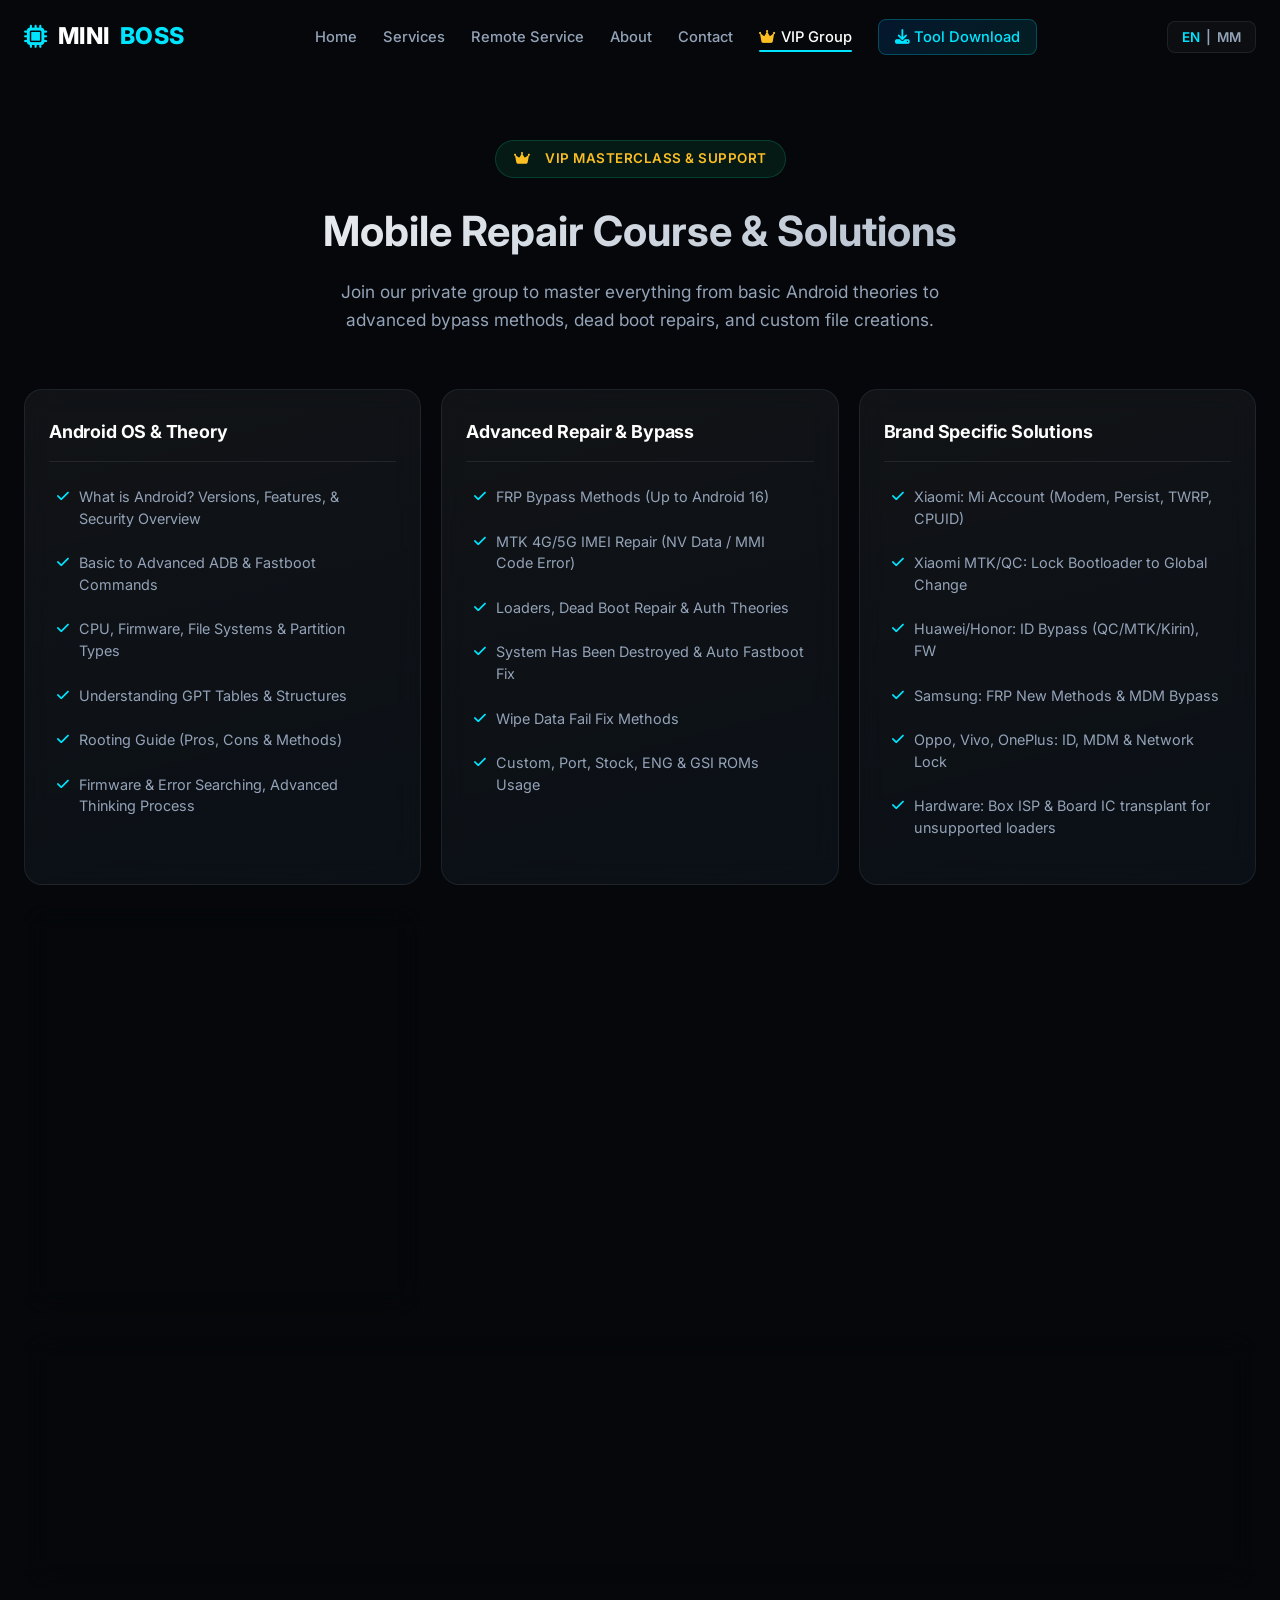
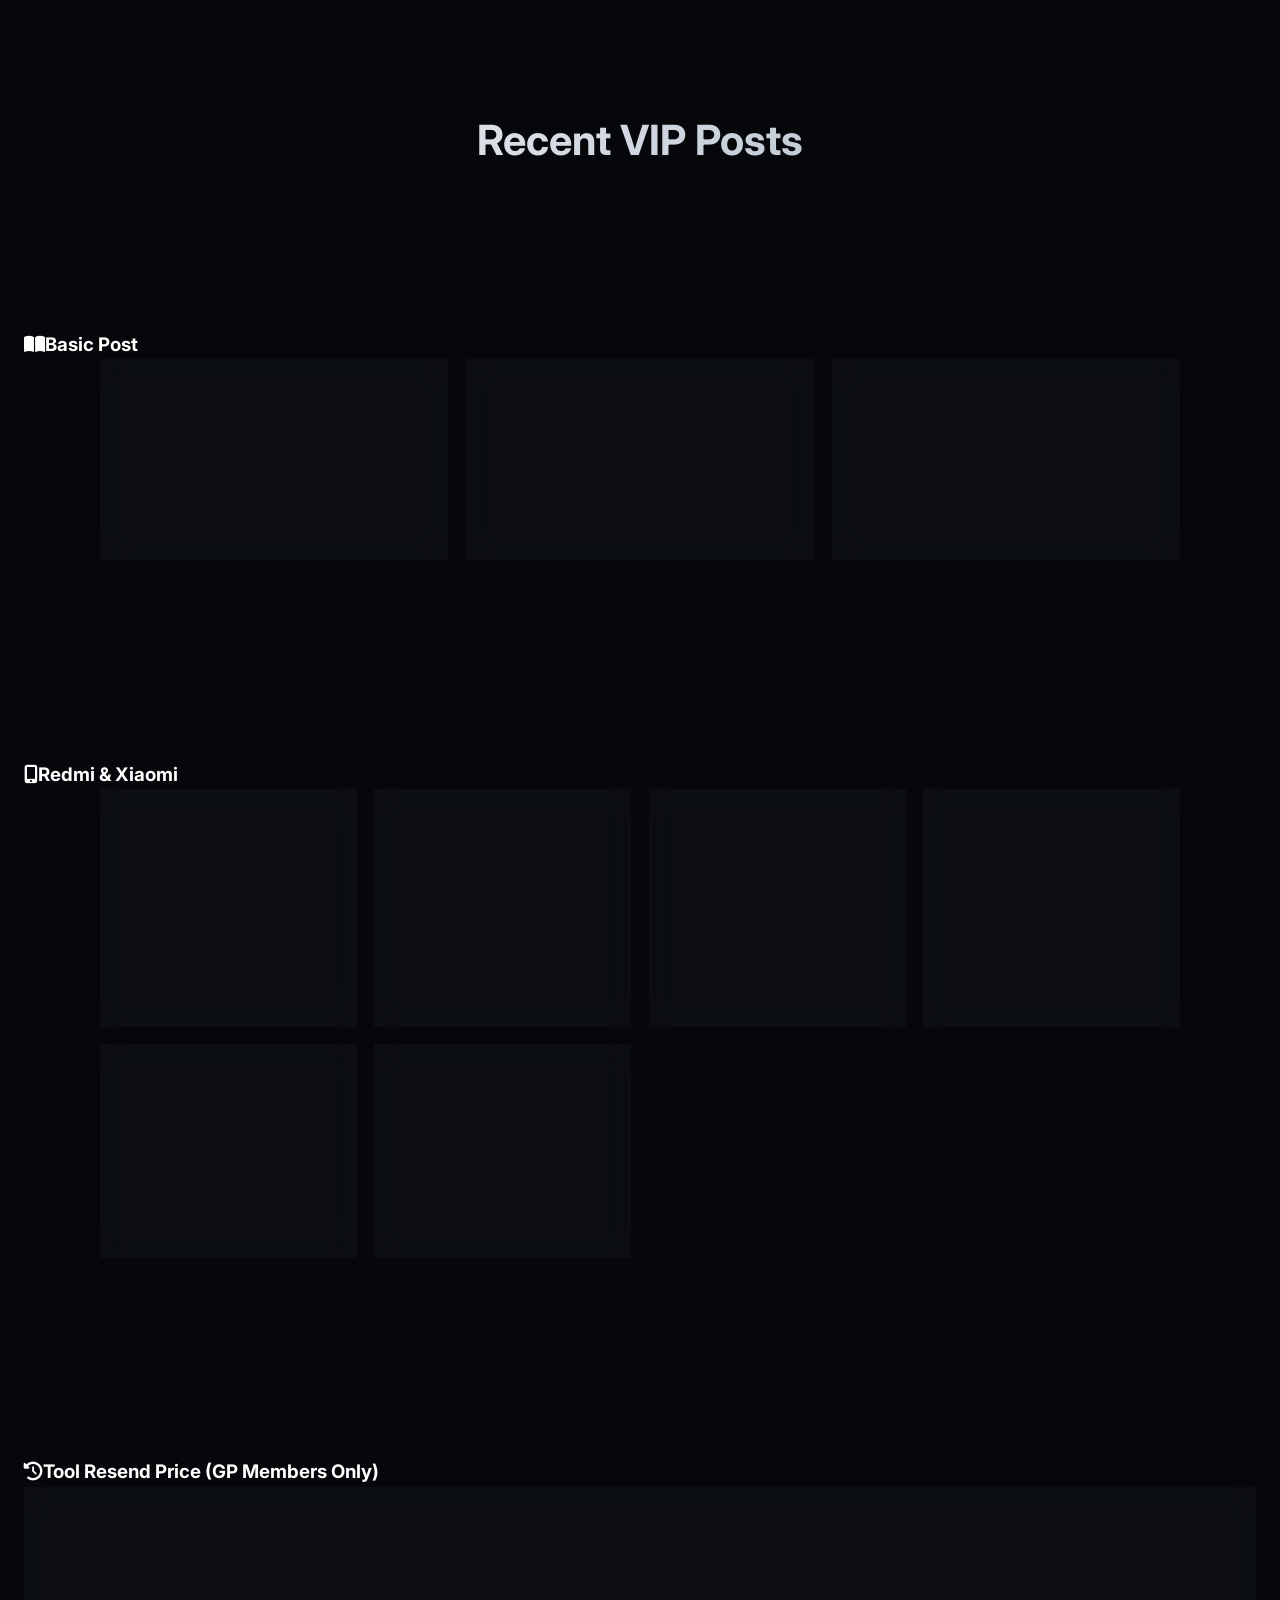
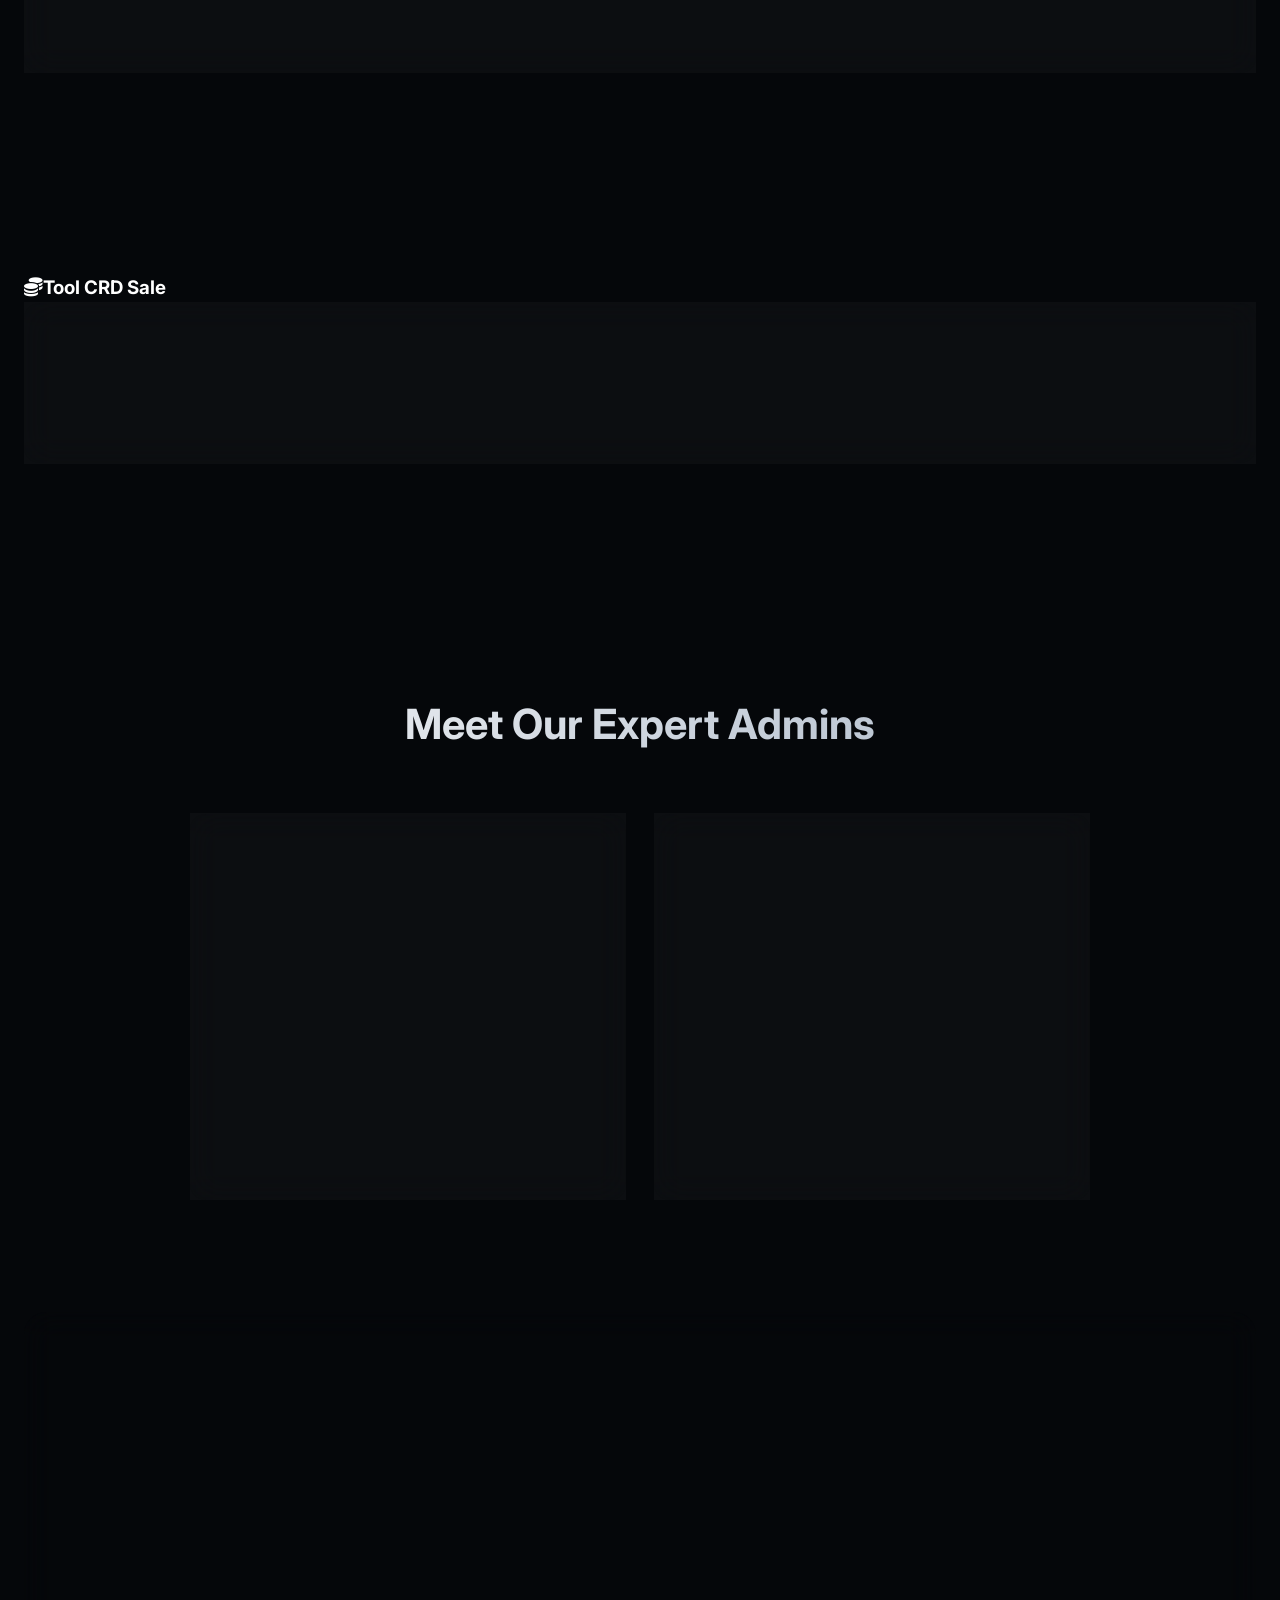
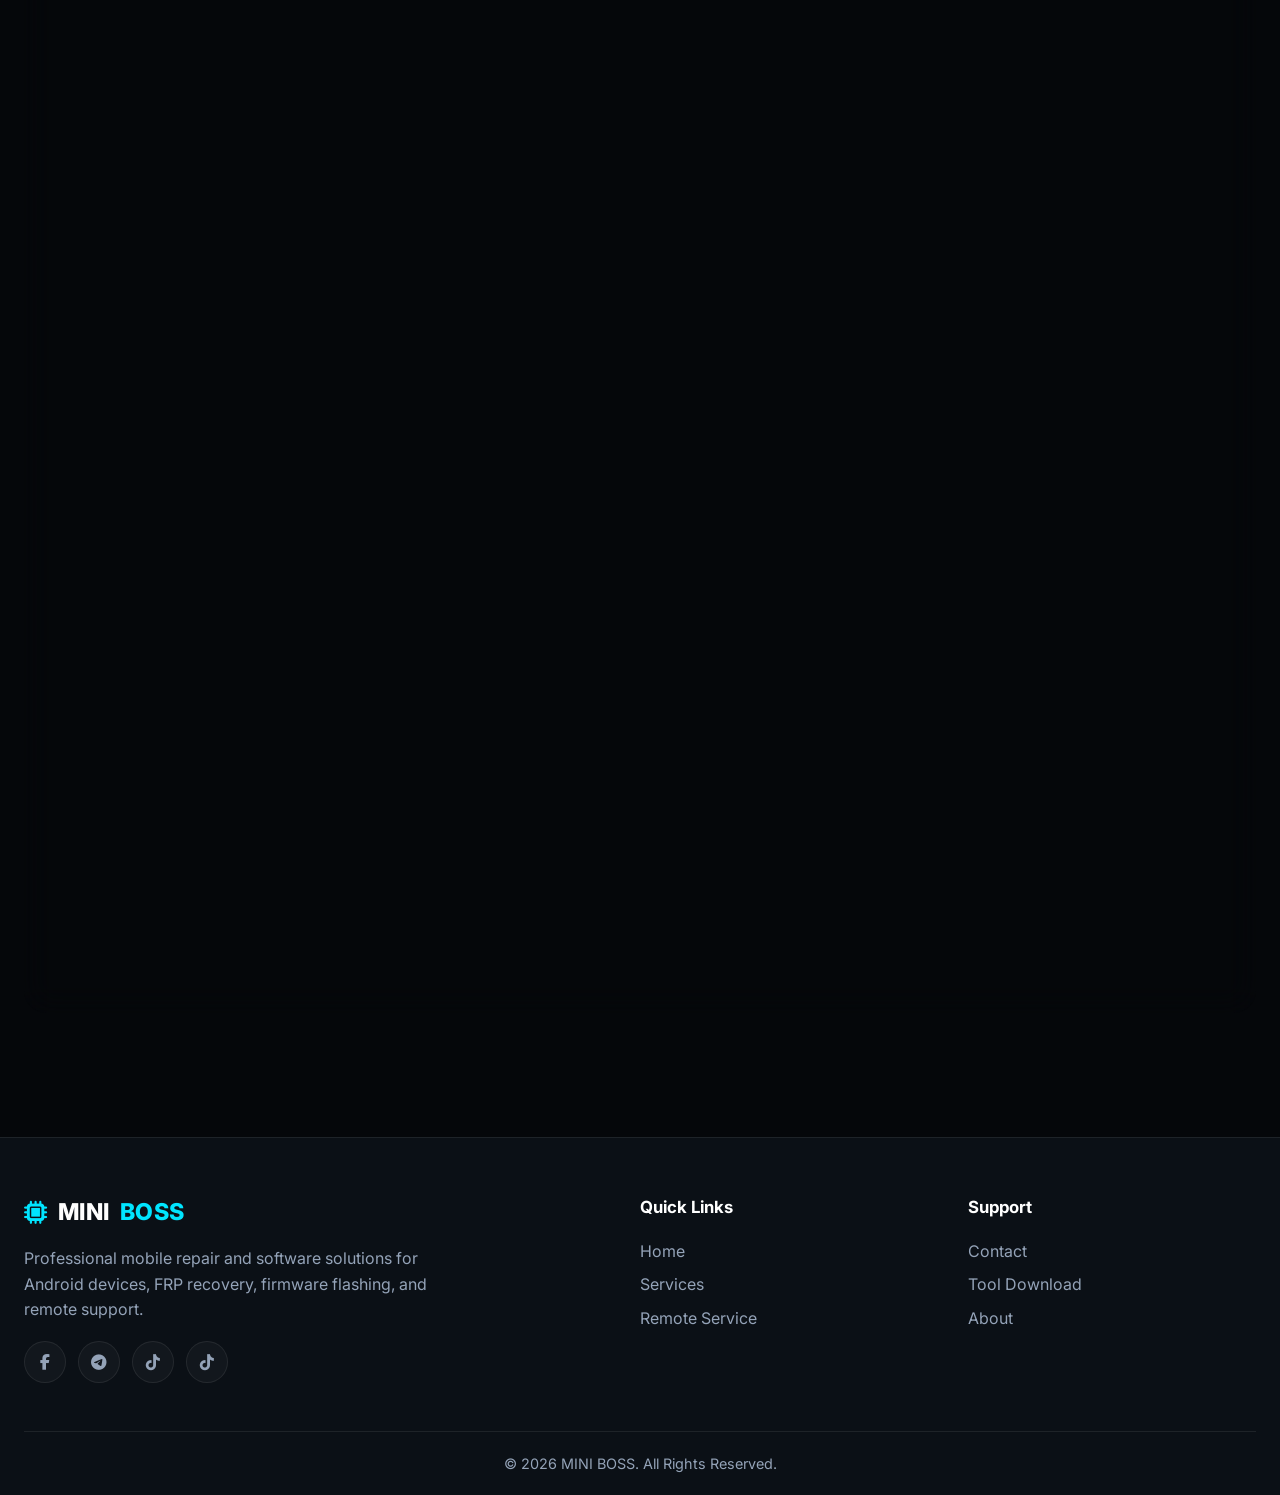
==== commit 316472f8: "Update paidGp.html" ====
--- a/MINI-BOSS-WEB/paidGp.html
+++ b/MINI-BOSS-WEB/paidGp.html
@@ -17,25 +17,47 @@
     <style>
         .curriculum-grid {
             display: grid;
-            grid-template-columns: repeat(auto-fit, minmax(320px, 1fr));
-            gap: 24px;
-            margin-bottom: 50px;
+            grid-template-columns: repeat(auto-fit, minmax(300px, 1fr));
+            gap: 20px;
+            margin-bottom: 56px;
         }
         .curriculum-card {
-            padding: 30px;
+            padding: 28px 24px;
             display: flex;
             flex-direction: column;
             height: 100%;
+            background: linear-gradient(165deg, rgba(255,255,255,0.05) 0%, rgba(15,23,32,0.6) 100%);
+            border: 1px solid rgba(148, 163, 184, 0.12);
+            border-radius: 18px;
+            transition: transform 0.35s cubic-bezier(0.22, 1, 0.36, 1), border-color 0.3s ease, box-shadow 0.3s ease;
+        }
+        .curriculum-card:hover {
+            transform: translateY(-6px);
+            border-color: rgba(34, 211, 238, 0.3);
+            box-shadow: 0 16px 40px rgba(0, 0, 0, 0.3), 0 0 28px rgba(34, 211, 238, 0.1);
         }
         .curriculum-card h3 {
-            font-size: 1.25rem;
+            font-size: 1.12rem;
+            font-weight: 700;
             color: #fff;
-            margin-bottom: 20px;
-            padding-bottom: 12px;
-            border-bottom: 1px solid var(--glass-border);
+            margin-bottom: 18px;
+            padding-bottom: 14px;
+            border-bottom: 1px solid rgba(255, 255, 255, 0.08);
             display: flex;
             align-items: center;
             gap: 12px;
+            letter-spacing: -0.01em;
+        }
+        .curriculum-card h3 i {
+            width: 38px;
+            height: 38px;
+            display: inline-flex;
+            align-items: center;
+            justify-content: center;
+            border-radius: 11px;
+            background: rgba(34, 211, 238, 0.1);
+            font-size: 1.05rem;
+            flex-shrink: 0;
         }
         .curriculum-list {
             list-style: none;
@@ -45,24 +67,37 @@
         }
         .curriculum-list li {
             color: var(--text-muted);
-            font-size: 0.95rem;
-            margin-bottom: 12px;
+            font-size: 0.9rem;
+            margin-bottom: 11px;
             display: flex;
             align-items: flex-start;
             gap: 10px;
             line-height: 1.5;
+            padding: 6px 8px;
+            border-radius: 8px;
+            transition: background 0.25s ease, color 0.25s ease;
+        }
+        .curriculum-list li:hover {
+            background: rgba(34, 211, 238, 0.06);
+            color: #e2e8f0;
         }
         .curriculum-list li i {
             color: var(--accent-cyan);
-            font-size: 1rem;
-            margin-top: 3px;
+            font-size: 0.85rem;
+            margin-top: 4px;
+            flex-shrink: 0;
         }
         .bonus-card {
-            background: linear-gradient(145deg, rgba(255, 122, 24, 0.1) 0%, rgba(15, 23, 32, 0.9) 100%);
-            border-color: rgba(255, 122, 24, 0.3);
+            background: linear-gradient(145deg, rgba(251, 146, 60, 0.12) 0%, rgba(15, 23, 32, 0.85) 45%, rgba(251, 191, 36, 0.06) 100%);
+            border-color: rgba(251, 146, 60, 0.28);
+        }
+        .bonus-card:hover {
+            border-color: rgba(251, 146, 60, 0.5);
+            box-shadow: 0 16px 40px rgba(0, 0, 0, 0.3), 0 0 28px rgba(251, 146, 60, 0.12);
         }
         .bonus-card h3 i {
             color: var(--accent-orange);
+            background: rgba(251, 146, 60, 0.15);
         }
         .bonus-card .curriculum-list li i {
             color: var(--accent-orange);
@@ -70,58 +105,86 @@
         .vip-price-tag {
             display: inline-flex;
             align-items: center;
-            gap: 9px;
-            margin: 0 auto 24px;
-            padding: 12px 22px;
+            gap: 10px;
+            margin: 0 auto 28px;
+            padding: 14px 26px;
             border: 1px solid rgba(251, 191, 36, 0.45);
             border-radius: 999px;
-            background: linear-gradient(135deg, rgba(251, 191, 36, 0.18), rgba(255, 122, 24, 0.12));
+            background: linear-gradient(135deg, rgba(251, 191, 36, 0.2), rgba(251, 146, 60, 0.12));
             color: #fbbf24;
-            font-size: 1.05rem;
+            font-size: 1.1rem;
             font-weight: 800;
             letter-spacing: 0.02em;
-            box-shadow: 0 8px 28px rgba(251, 191, 36, 0.12);
-        }
-        .vip-price-tag i {
-            color: #fde68a;
+            box-shadow: 0 10px 32px rgba(251, 191, 36, 0.15), inset 0 1px 0 rgba(255, 255, 255, 0.12);
+            animation: priceTagGlow 3s ease-in-out infinite;
+        }
+        .vip-price-tag i { color: #fde68a; }
+        @keyframes priceTagGlow {
+            0%, 100% { box-shadow: 0 10px 32px rgba(251, 191, 36, 0.15), inset 0 1px 0 rgba(255, 255, 255, 0.12); }
+            50% { box-shadow: 0 12px 40px rgba(251, 191, 36, 0.28), inset 0 1px 0 rgba(255, 255, 255, 0.18); }
         }
 
         /* ========== VIP PAYMENT ========== */
         .vip-payment-section {
-            margin-top: 40px;
-            margin-bottom: 20px;
+            margin-top: 48px;
+            margin-bottom: 24px;
         }
         .vip-payment-card {
-            padding: 40px 28px 36px;
-            background: linear-gradient(145deg, rgba(15, 23, 32, 0.95) 0%, rgba(5, 7, 10, 0.98) 100%);
-            border-color: rgba(251, 191, 36, 0.22);
+            padding: 44px 32px 40px;
+            background: linear-gradient(160deg, rgba(20, 28, 42, 0.98) 0%, rgba(8, 12, 20, 0.98) 100%);
+            border: 1px solid rgba(251, 191, 36, 0.22);
+            border-radius: 22px;
+            box-shadow: 0 24px 64px rgba(0, 0, 0, 0.4), 0 0 0 1px rgba(255, 255, 255, 0.03) inset;
+            position: relative;
+            overflow: hidden;
+        }
+        .vip-payment-card::before {
+            content: '';
+            position: absolute;
+            top: -40%;
+            left: 50%;
+            transform: translateX(-50%);
+            width: 70%;
+            height: 50%;
+            background: radial-gradient(ellipse, rgba(251, 191, 36, 0.12), transparent 70%);
+            pointer-events: none;
         }
         .vip-payment-header {
             text-align: center;
-            margin-bottom: 32px;
+            margin-bottom: 36px;
+            position: relative;
         }
         .vip-payment-header > i {
-            font-size: 2.6rem;
-            margin-bottom: 12px;
+            font-size: 2.8rem;
+            margin-bottom: 14px;
             display: inline-block;
+            filter: drop-shadow(0 0 20px rgba(251, 191, 36, 0.45));
+            animation: crownFloat 3s ease-in-out infinite;
+        }
+        @keyframes crownFloat {
+            0%, 100% { transform: translateY(0); }
+            50% { transform: translateY(-6px); }
         }
         .vip-payment-header h3 {
-            font-size: clamp(1.4rem, 3vw, 1.85rem);
+            font-size: clamp(1.45rem, 3vw, 1.95rem);
+            font-weight: 800;
             color: #fff;
             margin-bottom: 12px;
+            letter-spacing: -0.02em;
         }
         .vip-payment-header p {
             color: var(--text-muted);
-            max-width: 620px;
-            margin: 0 auto 18px;
+            max-width: 640px;
+            margin: 0 auto 20px;
             font-size: 1.02rem;
+            line-height: 1.65;
         }
         .vip-steps {
             display: grid;
             grid-template-columns: repeat(3, 1fr);
             gap: 14px;
             margin-bottom: 36px;
-            max-width: 900px;
+            max-width: 920px;
             margin-left: auto;
             margin-right: auto;
         }
@@ -129,26 +192,33 @@
             display: flex;
             align-items: center;
             gap: 12px;
-            background: rgba(255,255,255,0.03);
-            border: 1px solid var(--glass-border);
-            border-radius: 12px;
+            background: rgba(255, 255, 255, 0.03);
+            border: 1px solid rgba(148, 163, 184, 0.12);
+            border-radius: 14px;
             padding: 14px 16px;
-            font-size: 0.9rem;
+            font-size: 0.88rem;
             color: var(--text-muted);
             line-height: 1.4;
+            transition: border-color 0.3s ease, background 0.3s ease, transform 0.3s ease;
+        }
+        .vip-step:hover {
+            border-color: rgba(251, 191, 36, 0.3);
+            background: rgba(251, 191, 36, 0.05);
+            transform: translateY(-2px);
         }
         .vip-step-num {
             flex-shrink: 0;
-            width: 32px;
-            height: 32px;
+            width: 34px;
+            height: 34px;
             border-radius: 50%;
-            background: linear-gradient(135deg, #fbbf24, #ff7a18);
+            background: linear-gradient(135deg, #fbbf24, #f97316);
             color: #111;
             font-weight: 800;
             display: flex;
             align-items: center;
             justify-content: center;
             font-size: 0.9rem;
+            box-shadow: 0 4px 14px rgba(251, 191, 36, 0.35);
         }
         .vip-payment-grid {
             display: grid;
@@ -158,8 +228,8 @@
         }
         .vip-qr-panel,
         .vip-form-panel {
-            background: rgba(0,0,0,0.28);
-            border: 1px solid var(--glass-border);
+            background: rgba(0, 0, 0, 0.28);
+            border: 1px solid rgba(148, 163, 184, 0.12);
             border-radius: 18px;
             padding: 22px;
         }
@@ -173,16 +243,15 @@
         }
         .vip-form-panel h4 i { color: var(--accent-cyan); }
 
-        /* --- KPay QR panel --- */
         .vip-qr-panel {
             display: flex;
             flex-direction: column;
             align-items: center;
             background:
-                radial-gradient(ellipse at 50% 0%, rgba(0, 98, 204, 0.22), transparent 55%),
+                radial-gradient(ellipse at 50% 0%, rgba(0, 98, 204, 0.25), transparent 55%),
                 rgba(8, 14, 24, 0.95);
-            border: 1px solid rgba(0, 136, 204, 0.28);
-            box-shadow: 0 12px 40px rgba(0, 0, 0, 0.35), inset 0 1px 0 rgba(255,255,255,0.04);
+            border: 1px solid rgba(56, 189, 248, 0.28);
+            box-shadow: 0 12px 40px rgba(0, 0, 0, 0.35), inset 0 1px 0 rgba(255, 255, 255, 0.04);
         }
         .vip-qr-badge {
             display: inline-flex;
@@ -191,8 +260,8 @@
             margin-bottom: 18px;
             padding: 8px 16px;
             border-radius: 999px;
-            background: linear-gradient(135deg, rgba(0, 136, 204, 0.25), rgba(0, 98, 180, 0.15));
-            border: 1px solid rgba(0, 168, 255, 0.35);
+            background: linear-gradient(135deg, rgba(0, 136, 204, 0.28), rgba(0, 98, 180, 0.15));
+            border: 1px solid rgba(56, 189, 248, 0.35);
             color: #7dd3fc;
             font-size: 0.88rem;
             font-weight: 700;
@@ -294,7 +363,7 @@
             padding: 14px 16px;
             margin-bottom: 12px;
             border-radius: 14px;
-            background: linear-gradient(135deg, rgba(251, 191, 36, 0.12), rgba(255, 122, 24, 0.08));
+            background: linear-gradient(135deg, rgba(251, 191, 36, 0.14), rgba(251, 146, 60, 0.08));
             border: 1px solid rgba(251, 191, 36, 0.35);
         }
         .vip-qr-amount-label {
@@ -358,38 +427,38 @@
             display: block;
             font-size: 0.88rem;
             font-weight: 600;
-            color: rgba(255,255,255,0.85);
+            color: rgba(255, 255, 255, 0.85);
             margin-bottom: 7px;
         }
         .vip-access-form input[type="text"],
         .vip-access-form input[type="tel"] {
             width: 100%;
-            background: rgba(0,0,0,0.4);
-            border: 1px solid var(--glass-border);
+            background: rgba(0, 0, 0, 0.4);
+            border: 1px solid rgba(148, 163, 184, 0.14);
             padding: 13px 14px;
-            border-radius: 10px;
+            border-radius: 12px;
             color: #fff;
             font-size: 0.95rem;
-            transition: var(--transition);
+            transition: border-color 0.25s ease, box-shadow 0.25s ease;
         }
         .vip-access-form input:focus {
             border-color: var(--accent-cyan);
-            box-shadow: 0 0 0 3px rgba(0, 229, 255, 0.12);
+            box-shadow: 0 0 0 3px rgba(34, 211, 238, 0.12);
         }
         .vip-upload-zone {
             position: relative;
-            border: 2px dashed rgba(0, 229, 255, 0.3);
-            border-radius: 12px;
-            background: rgba(0, 229, 255, 0.04);
+            border: 2px dashed rgba(34, 211, 238, 0.3);
+            border-radius: 14px;
+            background: rgba(34, 211, 238, 0.04);
             min-height: 130px;
             cursor: pointer;
             overflow: hidden;
-            transition: var(--transition);
+            transition: border-color 0.25s ease, background 0.25s ease;
         }
         .vip-upload-zone:hover,
         .vip-upload-zone.dragover {
             border-color: var(--accent-cyan);
-            background: rgba(0, 229, 255, 0.08);
+            background: rgba(34, 211, 238, 0.09);
         }
         .vip-upload-zone input[type="file"] {
             position: absolute;
@@ -423,7 +492,7 @@
             max-height: 200px;
             object-fit: contain;
             padding: 10px;
-            background: rgba(0,0,0,0.3);
+            background: rgba(0, 0, 0, 0.3);
         }
         .vip-receipt-preview:not([hidden]) + .vip-upload-ui,
         .vip-upload-zone.has-preview .vip-upload-ui {
@@ -434,13 +503,15 @@
             padding: 15px 24px;
             font-size: 1.02rem;
             margin-top: 6px;
-            background: linear-gradient(135deg, #fbbf24, #ff7a18);
-            box-shadow: 0 4px 18px rgba(251, 191, 36, 0.3);
+            background: linear-gradient(135deg, #fbbf24, #f97316);
+            box-shadow: 0 6px 22px rgba(251, 191, 36, 0.35), inset 0 1px 0 rgba(255, 255, 255, 0.25);
             color: #111;
             font-weight: 700;
+            border-radius: 12px;
+            border: none;
         }
         .vip-submit-btn:hover {
-            box-shadow: 0 8px 28px rgba(251, 191, 36, 0.45);
+            box-shadow: 0 10px 32px rgba(251, 191, 36, 0.5);
             transform: translateY(-2px);
         }
         .vip-submit-btn:disabled {
@@ -469,9 +540,9 @@
             background: rgba(16, 185, 129, 0.95);
             color: #fff;
             padding: 14px 22px;
-            border-radius: 10px;
+            border-radius: 12px;
             backdrop-filter: blur(12px);
-            box-shadow: 0 12px 32px rgba(0,0,0,0.3);
+            box-shadow: 0 12px 32px rgba(0, 0, 0, 0.3);
             display: flex;
             align-items: center;
             gap: 12px;
@@ -488,7 +559,6 @@
             .vip-steps { grid-template-columns: 1fr; }
             .vip-payment-grid { grid-template-columns: 1fr; }
         }
-
     </style>
 </head>
 <body>
@@ -615,53 +685,118 @@
                 <div class="section-header reveal">
                     <h2 data-i18n="vip-posts-title">Recent VIP Posts</h2>
                 </div>
-                <div class="vip-posts-grid">
-                    <a class="glass-card vip-post-card reveal" href="https://t.me/c/4466727254/9" aria-label="Read ADB and Fastboot install guide">
-                        <span class="vip-post-icon"><i class="fa-solid fa-terminal" aria-hidden="true"></i></span>
-                        <h3 data-i18n="vip-basic-post-1-title">Basic Post 1: ADB &amp; Fastboot Install</h3>
-                        <span class="vip-post-read"><span data-i18n="vip-post-read">Click to See</span><i class="fa-solid fa-arrow-right" aria-hidden="true"></i></span>
-                    </a>
-                    <a class="glass-card vip-post-card reveal" href="https://t.me/c/4466727254/10" aria-label="Read Windows installation 11 and 10 guide">
-                        <span class="vip-post-icon"><i class="fa-solid fa-windows" aria-hidden="true"></i></span>
-                        <h3 data-i18n="vip-basic-post-2-title">Basic Post 2: Windows Installation 11/10</h3>
-                        <span class="vip-post-read"><span data-i18n="vip-post-read">Click to See</span><i class="fa-solid fa-arrow-right" aria-hidden="true"></i></span>
-                    </a>
-                    <a class="glass-card vip-post-card reveal" href="https://t.me/c/4466727254/6" aria-label="Read ADB and Fastboot Basic commands">
-                        <span class="vip-post-icon"><i class="fa-solid fa-terminal" aria-hidden="true"></i></span>
-                        <h3 data-i18n="vip-post-1-title">ADB and Fastboot Basic commands</h3>
-                        <span class="vip-post-read"><span data-i18n="vip-post-read">Click to See</span><i class="fa-solid fa-arrow-right" aria-hidden="true"></i></span>
-                    </a>
-                    <a class="glass-card vip-post-card reveal" href="https://t.me/c/4466727254/7" aria-label="Redmi 14C NV Error Fix Solution">
-                        <span class="vip-post-icon"><i class="fa-solid fa-terminal" aria-hidden="true"></i></span>
-                        <h3 data-i18n="vip-post-2-title">Redmi 14C NV Error Fix Solution</h3>
-                        <span class="vip-post-read"><span data-i18n="vip-post-read">Click to See</span><i class="fa-solid fa-arrow-right" aria-hidden="true"></i></span>
-                    </a>
-                    <a class="glass-card vip-post-card reveal" href="https://t.me/c/4466727254/11" aria-label="Redmi Note 13 5G NV Error Fix Solution">
-                        <span class="vip-post-icon"><i class="fa-solid fa-terminal" aria-hidden="true"></i></span>
-                        <h3 data-i18n="vip-post-3-title">Redmi Note 13 5G NV Error Fix Solution</h3>
-                        <span class="vip-post-read"><span data-i18n="vip-post-read">Click to See</span><i class="fa-solid fa-arrow-right" aria-hidden="true"></i></span>
-                    </a>
-                    <a class="glass-card vip-post-card reveal" href="https://t.me/c/4466727254/8" aria-label="Redmi Note 12R Pro (Sunstone) Unsupported Error Fix Firmware">
-                        <span class="vip-post-icon"><i class="fa-solid fa-terminal" aria-hidden="true"></i></span>
-                        <h3 data-i18n="vip-post-4-title">Redmi Note 12R Pro (Sunstone) Unsupported Error Fix Firmware</h3>
-                        <span class="vip-post-read"><span data-i18n="vip-post-read">Click to See</span><i class="fa-solid fa-arrow-right" aria-hidden="true"></i></span>
-                    </a>
-                    <a class="glass-card vip-post-card reveal" href="https://t.me/c/4466727254/12" aria-label="Redmi Note 12R Pro (Sunstone) Unsupported Error Fix Firmware">
-                        <span class="vip-post-icon"><i class="fa-solid fa-terminal" aria-hidden="true"></i></span>
-                        <h3 data-i18n="vip-post-5-title">Redmi Xiaomi QC Mi Account Bypass script</h3>
-                        <span class="vip-post-read"><span data-i18n="vip-post-read">Click to See</span><i class="fa-solid fa-arrow-right" aria-hidden="true"></i></span>
-                    </a>
-                    <a class="glass-card vip-post-card reveal" href="https://t.me/c/4466727254/13" aria-label="Redmi Note 12R Pro (Sunstone) Unsupported Error Fix Firmware">
-                        <span class="vip-post-icon"><i class="fa-solid fa-terminal" aria-hidden="true"></i></span>
-                        <h3 data-i18n="vip-post-6-title">Redmi Xiaomi Mtk Mi Account Bypass script</h3>
-                        <span class="vip-post-read"><span data-i18n="vip-post-read">Click to See</span><i class="fa-solid fa-arrow-right" aria-hidden="true"></i></span>
-                    </a>
-                    <a class="glass-card vip-post-card reveal" href="https://t.me/c/4466727254/14" aria-label="Redmi Note 12R Pro (Sunstone) Unsupported Error Fix Firmware">
-                        <span class="vip-post-icon"><i class="fa-solid fa-terminal" aria-hidden="true"></i></span>
-                        <h3 data-i18n="vip-post-7-title">Redmi Xiaomi Locked Global firmware convert</h3>
-                        <span class="vip-post-read"><span data-i18n="vip-post-read">Click to See</span><i class="fa-solid fa-arrow-right" aria-hidden="true"></i></span>
-                    </a>
-                </div>
+                <section class="vip-post-category" aria-labelledby="basic-posts-title">
+                    <h3 class="vip-post-category-title" id="basic-posts-title"><i class="fa-solid fa-book-open" aria-hidden="true"></i><span data-i18n="vip-category-basic">Basic Post</span></h3>
+                    <div class="vip-posts-grid">
+                        <a class="glass-card vip-post-card reveal" href="https://t.me/c/4466727254/9" aria-label="Read ADB and Fastboot install guide">
+                            <span class="vip-post-icon"><i class="fa-solid fa-terminal" aria-hidden="true"></i></span>
+                            <div class="vip-post-body">
+                                <span class="vip-post-badge"><i class="fa-brands fa-telegram" aria-hidden="true"></i> VIP</span>
+                                <h3 data-i18n="vip-basic-post-1-title">ADB &amp; Fastboot Install</h3>
+                            </div>
+                            <span class="vip-post-read"><span data-i18n="vip-post-read">Click to See</span><i class="fa-solid fa-arrow-right" aria-hidden="true"></i></span>
+                        </a>
+                        <a class="glass-card vip-post-card reveal" href="https://t.me/c/4466727254/10" aria-label="Read Windows installation 11 and 10 guide">
+                            <span class="vip-post-icon"><i class="fa-brands fa-windows" aria-hidden="true"></i></span>
+                            <div class="vip-post-body">
+                                <span class="vip-post-badge"><i class="fa-brands fa-telegram" aria-hidden="true"></i> VIP</span>
+                                <h3 data-i18n="vip-basic-post-2-title">Windows Installation 11/10</h3>
+                            </div>
+                            <span class="vip-post-read"><span data-i18n="vip-post-read">Click to See</span><i class="fa-solid fa-arrow-right" aria-hidden="true"></i></span>
+                        </a>
+                        <a class="glass-card vip-post-card reveal" href="https://t.me/c/4466727254/6" aria-label="Read ADB and Fastboot Basic commands">
+                            <span class="vip-post-icon"><i class="fa-solid fa-terminal" aria-hidden="true"></i></span>
+                            <div class="vip-post-body">
+                                <span class="vip-post-badge"><i class="fa-brands fa-telegram" aria-hidden="true"></i> VIP</span>
+                                <h3 data-i18n="vip-post-1-title">ADB and Fastboot Basic commands</h3>
+                            </div>
+                            <span class="vip-post-read"><span data-i18n="vip-post-read">Click to See</span><i class="fa-solid fa-arrow-right" aria-hidden="true"></i></span>
+                        </a>
+                    </div>
+                </section>
+
+                <section class="vip-post-category" aria-labelledby="redmi-posts-title">
+                    <h3 class="vip-post-category-title" id="redmi-posts-title"><i class="fa-solid fa-mobile-screen-button" aria-hidden="true"></i><span data-i18n="vip-category-redmi">Redmi &amp; Xiaomi</span></h3>
+                    <div class="vip-posts-grid">
+                        <a class="glass-card vip-post-card reveal" href="https://t.me/c/4466727254/7" aria-label="Redmi 14C NV Error Fix Solution">
+                            <span class="vip-post-icon"><i class="fa-solid fa-bug" aria-hidden="true"></i></span>
+                            <div class="vip-post-body">
+                                <span class="vip-post-badge"><i class="fa-brands fa-telegram" aria-hidden="true"></i> VIP</span>
+                                <h3 data-i18n="vip-post-2-title">Redmi 14C NV Error Fix Solution</h3>
+                            </div>
+                            <span class="vip-post-read"><span data-i18n="vip-post-read">Click to See</span><i class="fa-solid fa-arrow-right" aria-hidden="true"></i></span>
+                        </a>
+                        <a class="glass-card vip-post-card reveal" href="https://t.me/c/4466727254/11" aria-label="Redmi Note 13 5G NV Error Fix Solution">
+                            <span class="vip-post-icon"><i class="fa-solid fa-signal" aria-hidden="true"></i></span>
+                            <div class="vip-post-body">
+                                <span class="vip-post-badge"><i class="fa-brands fa-telegram" aria-hidden="true"></i> VIP</span>
+                                <h3 data-i18n="vip-post-3-title">Redmi Note 13 5G NV Error Fix Solution</h3>
+                            </div>
+                            <span class="vip-post-read"><span data-i18n="vip-post-read">Click to See</span><i class="fa-solid fa-arrow-right" aria-hidden="true"></i></span>
+                        </a>
+                        <a class="glass-card vip-post-card reveal" href="https://t.me/c/4466727254/8" aria-label="Redmi Note 12R Pro (Sunstone) Unsupported Error Fix Firmware">
+                            <span class="vip-post-icon"><i class="fa-solid fa-sd-card" aria-hidden="true"></i></span>
+                            <div class="vip-post-body">
+                                <span class="vip-post-badge"><i class="fa-brands fa-telegram" aria-hidden="true"></i> VIP</span>
+                                <h3 data-i18n="vip-post-4-title">Redmi Note 12R Pro (Sunstone) Unsupported Error Fix Firmware</h3>
+                            </div>
+                            <span class="vip-post-read"><span data-i18n="vip-post-read">Click to See</span><i class="fa-solid fa-arrow-right" aria-hidden="true"></i></span>
+                        </a>
+                        <a class="glass-card vip-post-card reveal" href="https://t.me/c/4466727254/12" aria-label="Redmi Xiaomi QC Mi Account Bypass script">
+                            <span class="vip-post-icon"><i class="fa-solid fa-unlock-keyhole" aria-hidden="true"></i></span>
+                            <div class="vip-post-body">
+                                <span class="vip-post-badge"><i class="fa-brands fa-telegram" aria-hidden="true"></i> VIP</span>
+                                <h3 data-i18n="vip-post-5-title">Redmi Xiaomi QC Mi Account Bypass script</h3>
+                            </div>
+                            <span class="vip-post-read"><span data-i18n="vip-post-read">Click to See</span><i class="fa-solid fa-arrow-right" aria-hidden="true"></i></span>
+                        </a>
+                        <a class="glass-card vip-post-card reveal" href="https://t.me/c/4466727254/13" aria-label="Redmi Xiaomi MTK Mi Account Bypass script">
+                            <span class="vip-post-icon"><i class="fa-solid fa-key" aria-hidden="true"></i></span>
+                            <div class="vip-post-body">
+                                <span class="vip-post-badge"><i class="fa-brands fa-telegram" aria-hidden="true"></i> VIP</span>
+                                <h3 data-i18n="vip-post-6-title">Redmi Xiaomi MTK Mi Account Bypass script</h3>
+                            </div>
+                            <span class="vip-post-read"><span data-i18n="vip-post-read">Click to See</span><i class="fa-solid fa-arrow-right" aria-hidden="true"></i></span>
+                        </a>
+                        <a class="glass-card vip-post-card reveal" href="https://t.me/c/4466727254/14" aria-label="Redmi Xiaomi Locked Global firmware convert">
+                            <span class="vip-post-icon"><i class="fa-solid fa-globe" aria-hidden="true"></i></span>
+                            <div class="vip-post-body">
+                                <span class="vip-post-badge"><i class="fa-brands fa-telegram" aria-hidden="true"></i> VIP</span>
+                                <h3 data-i18n="vip-post-7-title">Redmi Xiaomi Locked Global firmware convert</h3>
+                            </div>
+                            <span class="vip-post-read"><span data-i18n="vip-post-read">Click to See</span><i class="fa-solid fa-arrow-right" aria-hidden="true"></i></span>
+                        </a>
+                    </div>
+                </section>
+
+                <section class="vip-post-category" aria-labelledby="tool-resend-title">
+                    <h3 class="vip-post-category-title" id="tool-resend-title"><i class="fa-solid fa-clock-rotate-left" aria-hidden="true"></i><span data-i18n="vip-category-resend">Tool Resend Price (GP Members Only)</span></h3>
+                    <div class="vip-price-grid">
+                        <article class="glass-card vip-price-card reveal">
+                            <h4><i class="fa-solid fa-clock-rotate-left" aria-hidden="true"></i>Tool Resend</h4>
+                            <ul class="vip-price-list">
+                                <li><span>Unlock Tool (6 Hours)</span><strong>4,000 MMK</strong></li>
+                                <li><span>AMT (6 Hours)</span><strong>4,000 MMK</strong></li>
+                                <li><span>MST (6 Hours)</span><strong>4,000 MMK</strong></li>
+                                <li><span>DFT Tool Pro (45 Hours)</span><strong>8,000 MMK</strong></li>
+                            </ul>
+                        </article>
+                    </div>
+                </section>
+
+                <section class="vip-post-category" aria-labelledby="tool-crd-title">
+                    <h3 class="vip-post-category-title" id="tool-crd-title"><i class="fa-solid fa-coins" aria-hidden="true"></i><span data-i18n="vip-category-crd">Tool CRD Sale</span></h3>
+                    <div class="vip-price-grid">
+                        <article class="glass-card vip-price-card reveal">
+                            <h4><i class="fa-solid fa-ghost" aria-hidden="true"></i>Ghost Auth Tool</h4>
+                            <ul class="vip-price-list">
+                                <li><span>FRP</span><strong>3 CRD</strong></li>
+                                <li><span>V6 Flash</span><strong>3 CRD</strong></li>
+                            </ul>
+                            <p class="vip-price-note">CRD Price: <strong>1 CRD = 5,000 MMK</strong></p>
+                        </article>
+                    </div>
+                </section>
 
             </section>
 
@@ -672,7 +807,12 @@
                 </div>
                 <div class="admins-grid">
                     <article class="glass-card admin-card reveal">
-                        <img class="admin-avatar admin-avatar-aung" src="LOGO/aung.jpg" alt="Aung Myint Myat" loading="lazy">
+                        <div class="admin-avatar-wrap">
+                            <span class="admin-ring admin-ring-main" aria-hidden="true"></span>
+                            <span class="admin-ring admin-ring-second" aria-hidden="true"></span>
+                            <span class="admin-ring admin-ring-spark" aria-hidden="true"></span>
+                            <img class="admin-avatar admin-avatar-aung" src="LOGO/aung.jpg" alt="Aung Myint Myat" loading="lazy">
+                        </div>
                         <h3 class="admin-name">Aung Myint Myat</h3>
                         <p class="admin-role">Founder &amp; VIP Support Admin</p>
                         <div class="admin-socials">
@@ -682,8 +822,13 @@
                         </div>
                     </article>
                     <article class="glass-card admin-card reveal">
-                        <img class="admin-avatar" src="LOGO/myo.jpg" alt="Myo Min Thu" loading="lazy">
-                        <h3 class="admin-name">Myo (MUnlocker95)</h3>
+                        <div class="admin-avatar-wrap">
+                            <span class="admin-ring admin-ring-main" aria-hidden="true"></span>
+                            <span class="admin-ring admin-ring-second" aria-hidden="true"></span>
+                            <span class="admin-ring admin-ring-spark" aria-hidden="true"></span>
+                            <img class="admin-avatar" src="LOGO/myo.jpg" alt="Myo Min Thu" loading="lazy">
+                        </div>
+                        <h3 class="admin-name">Myo Min Thu</h3>
                         <p class="admin-role">Senior Admin &amp; Bypass Expert</p>
                         <div class="admin-socials">
                             <a class="admin-social-link facebook" href="https://www.facebook.com/share/1D4BJWRnai/" target="_blank" rel="noopener noreferrer" aria-label="Myo on Facebook"><i class="fa-brands fa-facebook-f" aria-hidden="true"></i></a>
@@ -779,8 +924,8 @@
                                     <div class="vip-upload-zone" id="vip-upload-zone">
                                         <input type="file" id="vip-receipt" name="receipt" accept="image/jpeg,image/png,image/webp,image/jpg">
                                         <div class="vip-upload-ui">
-                                            <i class="fa-solid fa-cloud-arrow-up"></i>
-                                            <span data-i18n="pay-upload-hint">Click or drop receipt image here</span>
+                                            <i class="fa-brands fa-google-drive" style="color:#4285f4;"></i>
+                                            <span data-i18n="pay-upload-hint">Click or drop receipt</span>
                                             <small data-i18n="pay-upload-limit">JPG / PNG / WEBP · Max 5 MB</small>
                                         </div>
                                         <img id="vip-receipt-preview" class="vip-receipt-preview" alt="Receipt preview" hidden>
@@ -913,17 +1058,21 @@
                     "pay-label-phone": "Phone (optional)",
                     "pay-label-note": "Transaction note (optional)",
                     "pay-label-receipt": "Payment Receipt Screenshot *",
-                    "pay-upload-hint": "Click or drop receipt image here",
+                    "pay-upload-hint": "Click or drop receipt",
                     "pay-upload-limit": "JPG / PNG / WEBP · Max 5 MB",
                     "pay-submit": "Request VIP Access",
                     "pay-form-hint": "Admin will verify payment and grant VIP access within 2 hours.",
-                    "pay-toast-ok": "Request received! Admin will grant VIP access within 2 hours.",
+                    "pay-toast-ok": "Admin will grant VIP access within 2 hours.",
                     "pay-toast-err": "Please fill Telegram username and upload receipt.",
                     "pay-toast-size": "Receipt image must be under 5 MB.",
                     "pay-toast-sending": "Sending request...",
                     "vip-posts-title": "Recent VIP Posts",
-                    "vip-basic-post-1-title": "Basic Post 1: ADB & Fastboot Install",
-                    "vip-basic-post-2-title": "Basic Post 2: Windows Installation 11/10",
+                    "vip-category-basic": "Basic Post",
+                    "vip-category-redmi": "Redmi & Xiaomi",
+                    "vip-category-resend": "Tool Resend Price (GP Members Only)",
+                    "vip-category-crd": "Tool CRD Sale",
+                    "vip-basic-post-1-title": "ADB & Fastboot Install",
+                    "vip-basic-post-2-title": "Windows Installation 11/10",
                     "vip-post-1-title": "ADB and Fastboot Basic commands",
                     "vip-post-2-title": "Redmi 14C NV Error Fix Solution",
                     "vip-post-3-title": "Redmi Note 13 5G NV Error Fix Solution",
@@ -1001,17 +1150,21 @@
                     "pay-label-phone": "ဖုန်း (မဖြည့်လည်းရ)",
                     "pay-label-note": "ငွေလွှဲ မှတ်ချက် (မဖြည့်လည်းရ)",
                     "pay-label-receipt": "ငွေလွှဲပြေစာ Screenshot *",
-                    "pay-upload-hint": "ပြေစာပုံကို နှိပ်၍ (သို့) ဆွဲထည့်ပါ",
+                    "pay-upload-hint": "ပြေစာပုံ နှိပ်/ဆွဲထည့် — Google Drive ထဲ သိမ်းမည်",
                     "pay-upload-limit": "JPG / PNG / WEBP · အများဆုံး ၅ MB",
                     "pay-submit": "VIP Access တောင်းဆိုမည်",
                     "pay-form-hint": "Admin မှ ငွေစစ်ဆေးပြီး ၂ နာရီအတွင်း VIP Access ပေးပါမည်။",
-                    "pay-toast-ok": "တောင်းဆိုမှု လက်ခံပြီးပါပြီ! Admin မှ ၂ နာရီအတွင်း VIP Access ပေးပါမည်။",
+                    "pay-toast-ok": "ငွေလွှဲပြေစာ Google Drive ထဲ သိမ်းပြီးပါပြီ! Admin မှ ၂ နာရီအတွင်း VIP Access ပေးပါမည်။",
                     "pay-toast-err": "Telegram username နှင့် ငွေလွှဲပြေစာ ထည့်ပေးပါ။",
                     "pay-toast-size": "ပြေစာပုံသည် ၅ MB အောက် ဖြစ်ရပါမည်။",
                     "pay-toast-sending": "ပို့နေပါသည်...",
                     "vip-posts-title": "တင်ပြီးသော Post များ",
-                    "vip-basic-post-1-title": "Basic Post 1: ADB & Fastboot Install",
-                    "vip-basic-post-2-title": "Basic Post 2: Windows Installation 11/10",
+                    "vip-category-basic": "အခြေခံ Post များ",
+                    "vip-category-redmi": "Redmi နှင့် Xiaomi",
+                    "vip-category-resend": "Tool Resend ဈေးနှုန်း (GP အဖွဲ့ဝင်များအတွက်သာ)",
+                    "vip-category-crd": "Tool CRD ရောင်းရန်",
+                    "vip-basic-post-1-title": "ADB & Fastboot Install",
+                    "vip-basic-post-2-title": "Windows Installation 11/10",
                     "vip-post-1-title": "ADB နှင့် Fastboot အခြေခံ Commands များ",
                     "vip-post-2-title": "Redmi 14C NV Error ဖြေရှင်းနည်း",
                     "vip-post-3-title": "Redmi Note 13 5G NV Error ဖြေရှင်းနည်း",
@@ -1079,7 +1232,7 @@
             const revealElements = document.querySelectorAll('.reveal');
 
 
-            // Compress image then upload to free host; return public URL for Formspree
+            // Compress image for smaller upload size
             function compressImageFile(file, maxWidth, quality) {
                 return new Promise(function (resolve, reject) {
                     if (!file) return resolve(null);
@@ -1106,32 +1259,70 @@
                 });
             }
 
-            function uploadReceiptBlob(blob, filename) {
-                // tmpfiles.org — free temporary host, returns public URL
-                var fd = new FormData();
-                fd.append('file', blob, filename || 'receipt.jpg');
-                return fetch('https://tmpfiles.org/api/v1/upload', {
-                    method: 'POST',
-                    body: fd
-                }).then(function (res) {
-                    return res.json().then(function (data) {
-                        if (!res.ok) throw new Error('upload HTTP ' + res.status);
-                        var url = data && data.data && data.data.url;
-                        if (!url) throw new Error('no url from host');
-                        // tmpfiles returns http://tmpfiles.org/123/file — make direct link
-                        // Direct download style: https://tmpfiles.org/dl/123/file
-                        if (url.indexOf('tmpfiles.org/') !== -1 && url.indexOf('/dl/') === -1) {
-                            url = url.replace('http://', 'https://').replace('tmpfiles.org/', 'tmpfiles.org/dl/');
-                        }
-                        return url;
+            function blobToBase64(blob) {
+                return new Promise(function (resolve, reject) {
+                    var reader = new FileReader();
+                    reader.onload = function () {
+                        var result = reader.result || '';
+                        var base64 = String(result).split(',')[1] || '';
+                        resolve(base64);
+                    };
+                    reader.onerror = function () { reject(new Error('read failed')); };
+                    reader.readAsDataURL(blob);
+                });
+            }
+
+            /**
+             * Upload receipt to Google Drive via Google Apps Script Web App.
+             * Setup: see VIP_GoogleDrive_AppsScript.gs
+             * Paste deployed Web App URL into VIP_GDRIVE_SCRIPT_URL below.
+             */
+            function uploadReceiptToGoogleDrive(blob, filename, meta) {
+                if (!VIP_GDRIVE_SCRIPT_URL) {
+                    return Promise.reject(new Error('VIP_GDRIVE_SCRIPT_URL not set'));
+                }
+                return blobToBase64(blob).then(function (base64) {
+                    var payload = {
+                        action: 'upload_receipt',
+                        fileName: filename || 'receipt.jpg',
+                        mimeType: 'image/jpeg',
+                        data: base64,
+                        telegram: (meta && meta.telegram) || '',
+                        name: (meta && meta.name) || '',
+                        phone: (meta && meta.phone) || '',
+                        note: (meta && meta.note) || '',
+                        amount: '50000 KS'
+                    };
+                    return fetch(VIP_GDRIVE_SCRIPT_URL, {
+                        method: 'POST',
+                        headers: { 'Content-Type': 'text/plain;charset=utf-8' },
+                        body: JSON.stringify(payload)
+                    }).then(function (res) {
+                        return res.text().then(function (text) {
+                            var data = {};
+                            try { data = JSON.parse(text); } catch (e) {}
+                            if (!res.ok || data.ok === false) {
+                                throw new Error((data && data.error) || ('Drive upload HTTP ' + res.status));
+                            }
+                            var fileUrl = data.fileUrl || data.url || '';
+                            if (!fileUrl) throw new Error('No Drive file URL returned');
+                            return {
+                                fileUrl: fileUrl,
+                                fileId: data.fileId || '',
+                                folderUrl: data.folderUrl || ''
+                            };
+                        });
                     });
                 });
             }
 
 
             // ===== VIP Access Form =====
-            // Optional Formspree/Web3Forms endpoint. Leave empty = open Telegram with prefilled text.
-            const VIP_FORM_ENDPOINT = 'https://formspree.io/f/xqpeqnpr'; // Formspree VIP form
+            // Google Apps Script Web App URL — paste after Deploy → Web app
+            const VIP_GDRIVE_SCRIPT_URL = 'https://script.google.com/macros/s/AKfycbzAgIbvBTVcOO4DyRhrzuWgorq8CdvXTgUuhTJZHt36KTvxowlPZXHxgBCok1_hX8lx9w/exec'; // e.g. 'https://script.google.com/macros/s/AKfycb.../exec'
+
+            // Optional Formspree for email (text + Drive link). Leave empty = skip.
+            const VIP_FORM_ENDPOINT = 'https://formspree.io/f/xqpeqnpr';
             const VIP_ADMIN_TELEGRAM = 'https://t.me/aungmyintmyat007010';
 
             function showToast(message, isError = false) {
@@ -1259,12 +1450,12 @@
                         return false;
                     }
 
-                    // Receipt recommended (user will send on Telegram after Formspree success)
                     if (!file) {
-                        // still allow submit — Formspree gets text, Telegram for receipt
+                        showToast(dict['pay-toast-err'] || 'Please upload payment receipt', true);
+                        return false;
                     }
 
-                    if (file && file.size > 5 * 1024 * 1024) {
+                    if (file.size > 5 * 1024 * 1024) {
                         showToast(dict['pay-toast-size'] || 'Max 5 MB', true);
                         return false;
                     }
@@ -1294,26 +1485,29 @@
                         }
                     }
 
-                    if (VIP_FORM_ENDPOINT) {
-                        if (window.location.protocol === 'file:') {
-                            showToast('Formspree needs hosting (https). Opening Telegram...', true);
-                            window.open(VIP_ADMIN_TELEGRAM + '?text=' + encodeURIComponent(summary), '_blank');
-                            resetBtn();
-                            return false;
-                        }
-
-                        if (!file) {
-                            showToast(dict['pay-toast-err'] || 'Please upload payment receipt', true);
-                            resetBtn();
-                            return false;
-                        }
-
-                        // 1) Compress receipt  2) Upload to free host  3) Send URL to Formspree
-                        compressImageFile(file, 1200, 0.72)
-                            .then(function (blob) {
-                                return uploadReceiptBlob(blob || file, (file && file.name) ? file.name.replace(/\.\w+$/, '.jpg') : 'receipt.jpg');
-                            })
-                            .then(function (receiptUrl) {
+                    if (window.location.protocol === 'file:') {
+                        showToast('Website needs https hosting. Opening Telegram...', true);
+                        window.open(VIP_ADMIN_TELEGRAM + '?text=' + encodeURIComponent(summary), '_blank');
+                        resetBtn();
+                        return false;
+                    }
+
+                    var receiptFileName = 'VIP_' + (telegram.replace('@', '') || 'user') + '_' + Date.now() + '.jpg';
+                    var meta = { telegram: telegram, name: name, phone: phone, note: note };
+
+                    // 1) Compress  2) Upload to Google Drive  3) Optional Formspree notify
+                    compressImageFile(file, 1200, 0.72)
+                        .then(function (blob) {
+                            var uploadBlob = blob || file;
+                            if (VIP_GDRIVE_SCRIPT_URL) {
+                                return uploadReceiptToGoogleDrive(uploadBlob, receiptFileName, meta);
+                            }
+                            return Promise.resolve({ fileUrl: '', fileId: '', folderUrl: '' });
+                        })
+                        .then(function (driveResult) {
+                            var receiptUrl = (driveResult && driveResult.fileUrl) || '';
+
+                            if (receiptUrl && VIP_FORM_ENDPOINT) {
                                 var fd = new FormData();
                                 fd.append('_subject', 'VIP Access Request — ' + telegram);
                                 fd.append('Telegram', telegram);
@@ -1322,28 +1516,25 @@
                                 fd.append('Note', note || '-');
                                 fd.append('Amount', '50,000 KS (KBZPay)');
                                 fd.append('ReceiptURL', receiptUrl);
-                                fd.append('Receipt', receiptUrl);
-                                fd.append('Source', 'MINI BOSS Website');
-
+                                fd.append('Receipt_Drive_Link', receiptUrl);
+                                fd.append('Source', 'MINI BOSS Website (Google Drive)');
                                 return fetch(VIP_FORM_ENDPOINT, {
                                     method: 'POST',
                                     body: fd,
                                     headers: { 'Accept': 'application/json' },
                                     mode: 'cors'
                                 }).then(function (res) {
-                                    return res.text().then(function (textBody) {
-                                        var data = {};
-                                        try { data = JSON.parse(textBody); } catch (e) {}
-                                        if (!res.ok) {
-                                            var msg = (data && (data.error || data.message)) || ('HTTP ' + res.status);
-                                            throw new Error(msg);
-                                        }
-                                        return { data: data, receiptUrl: receiptUrl };
-                                    });
+                                    return { receiptUrl: receiptUrl, formspreeOk: res.ok };
+                                }).catch(function () {
+                                    return { receiptUrl: receiptUrl, formspreeOk: false };
                                 });
-                            })
-                            .then(function (result) {
-                                showToast(dict['pay-toast-ok'] || 'Request + receipt sent!');
+                            }
+
+                            return { receiptUrl: receiptUrl, formspreeOk: false };
+                        })
+                        .then(function (result) {
+                            if (result.receiptUrl) {
+                                showToast(dict['pay-toast-ok'] || 'Admin will grant VIP access.');
                                 vipForm.reset();
                                 selectedReceiptFile = null;
                                 if (receiptPreview) {
@@ -1351,30 +1542,57 @@
                                     receiptPreview.removeAttribute('src');
                                 }
                                 if (uploadZone) uploadZone.classList.remove('has-preview');
-                            })
-                            .catch(function (err) {
-                                console.error('Submit error:', err);
-                                var errMsg = (err && err.message) ? err.message : 'unknown';
-                                showToast('Upload/Formspree failed: ' + errMsg + ' — opening Telegram', true);
+                            } else {
+                                showToast((dict['pay-toast-ok'] || 'Opening Telegram') + ' — please attach receipt', true);
                                 window.open(VIP_ADMIN_TELEGRAM + '?text=' + encodeURIComponent(summary), '_blank');
-                            })
-                            .finally(resetBtn);
-                    } else {
-                        // Default: open Telegram chat with prefilled request
-                        var url = VIP_ADMIN_TELEGRAM + '?text=' + encodeURIComponent(summary);
-                        window.open(url, '_blank');
-                        showToast(dict['pay-toast-ok'] || 'Telegram opened — please attach your receipt screenshot.');
-                        resetBtn();
-                    }
+                            }
+                        })
+                        .catch(function (err) {
+                            console.error('Submit error:', err);
+                            var errMsg = (err && err.message) ? err.message : 'unknown';
+                            showToast('Upload failed: ' + errMsg + ' — opening Telegram', true);
+                            window.open(VIP_ADMIN_TELEGRAM + '?text=' + encodeURIComponent(summary), '_blank');
+                        })
+                        .finally(resetBtn);
                     return false;
                 });
             }
 
 
-            setTimeout(() => {
-                revealElements.forEach(el => el.classList.add('active'));
-            }, 80);
+            // Scroll reveal — admin rings need .active on cards to fade in text
+            function activateReveal(el) {
+                if (el && !el.classList.contains('active')) el.classList.add('active');
+            }
+
+            if ('IntersectionObserver' in window) {
+                const observer = new IntersectionObserver((entries) => {
+                    entries.forEach((entry) => {
+                        if (entry.isIntersecting) {
+                            activateReveal(entry.target);
+                            observer.unobserve(entry.target);
+                        }
+                    });
+                }, { threshold: 0.08, rootMargin: '0px 0px -20px 0px' });
+
+                revealElements.forEach((el) => {
+                    // Already on screen (e.g. short page / restored scroll)
+                    const rect = el.getBoundingClientRect();
+                    const vh = window.innerHeight || document.documentElement.clientHeight;
+                    if (rect.top < vh * 0.92 && rect.bottom > 0) {
+                        activateReveal(el);
+                    } else {
+                        observer.observe(el);
+                    }
+                });
+
+                // Safety: never leave admin cards stuck invisible
+                setTimeout(() => {
+                    document.querySelectorAll('.admin-card.reveal').forEach(activateReveal);
+                }, 1200);
+            } else {
+                revealElements.forEach(activateReveal);
+            }
         });
     </script>
 </body>
-</html>+</html>
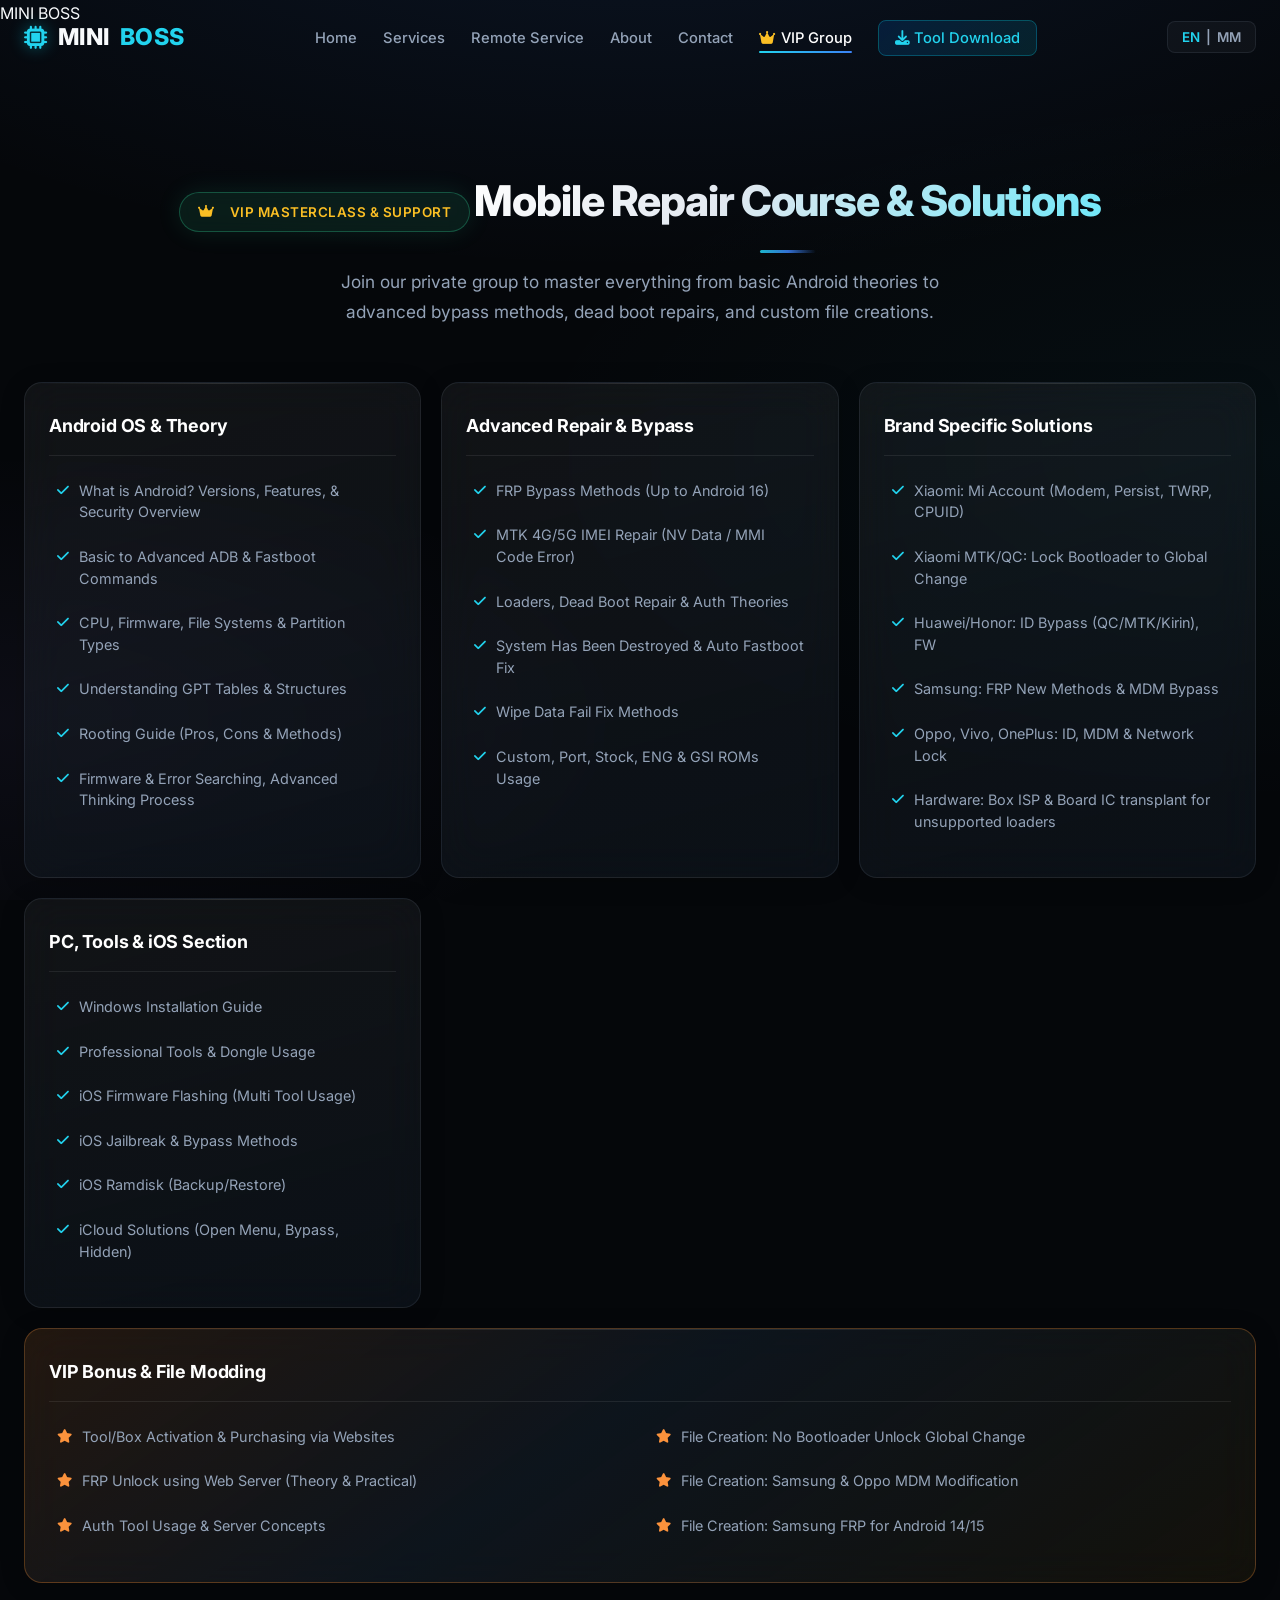
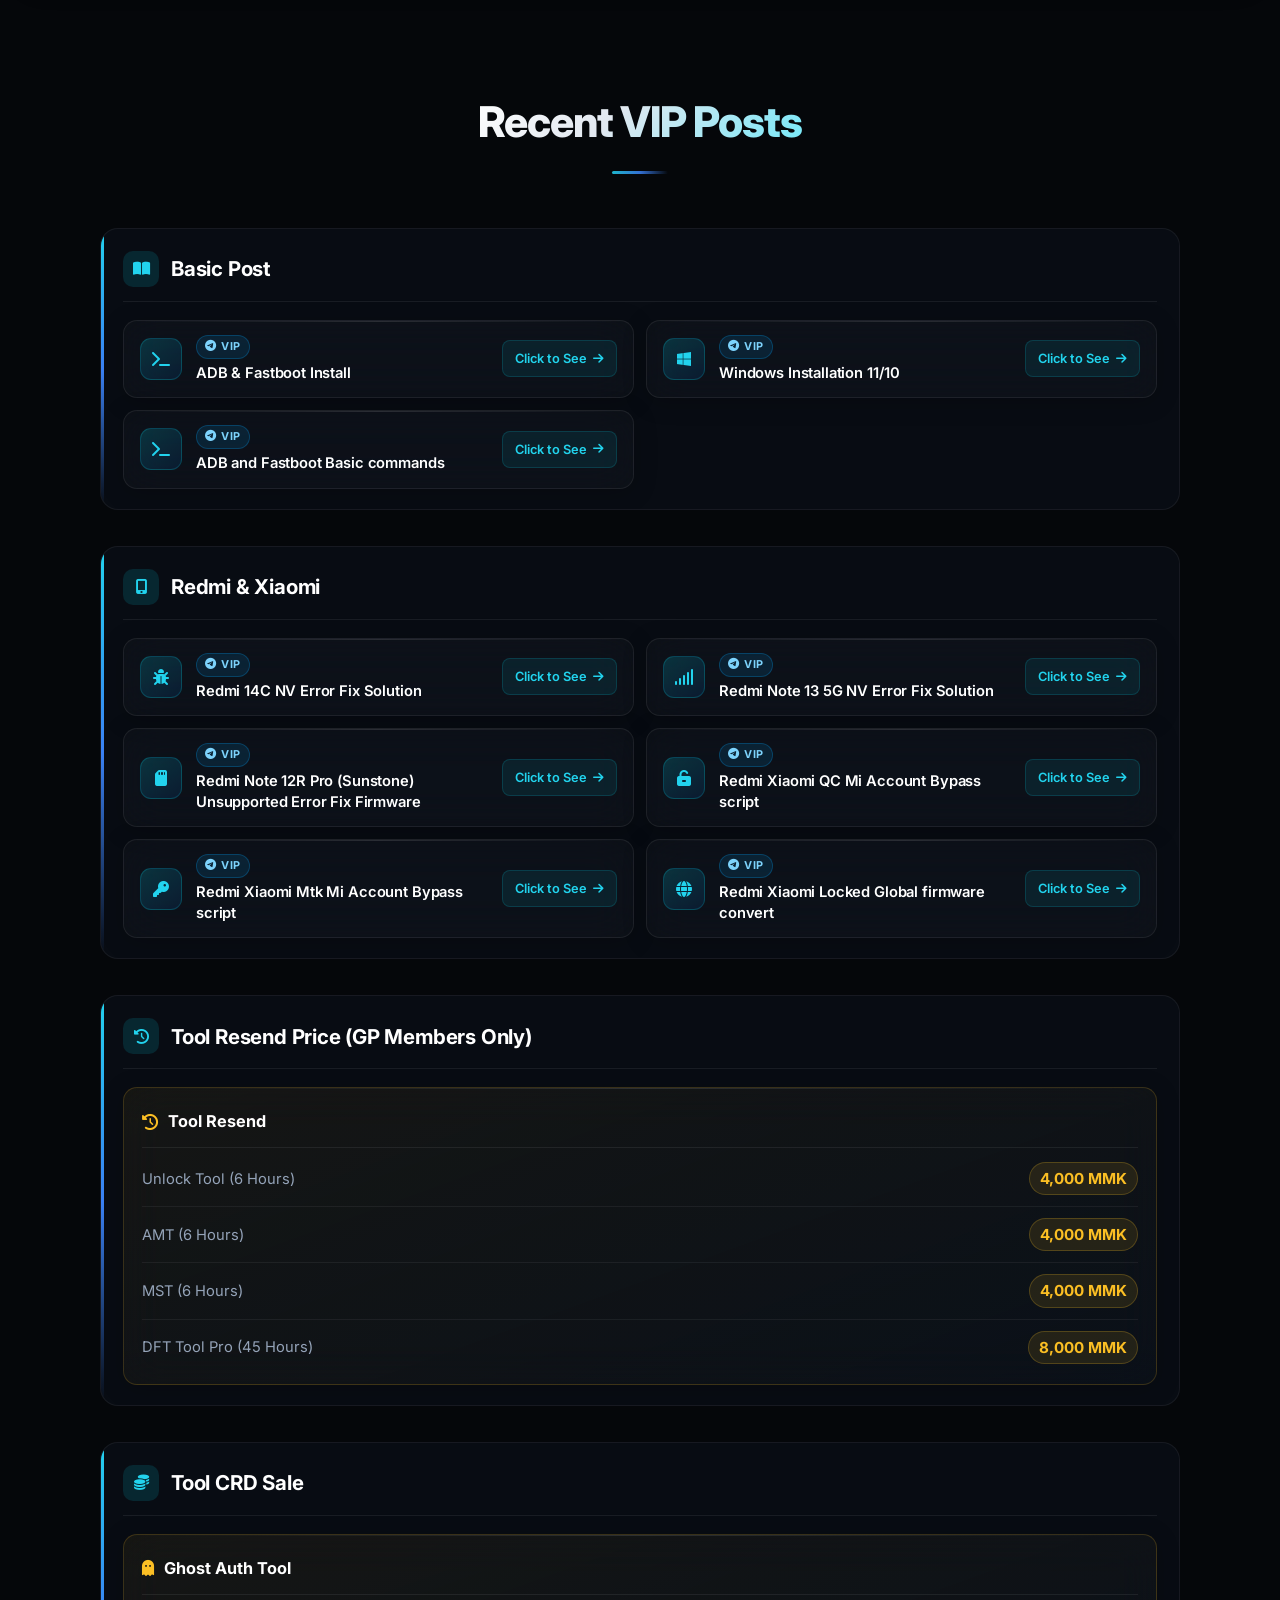
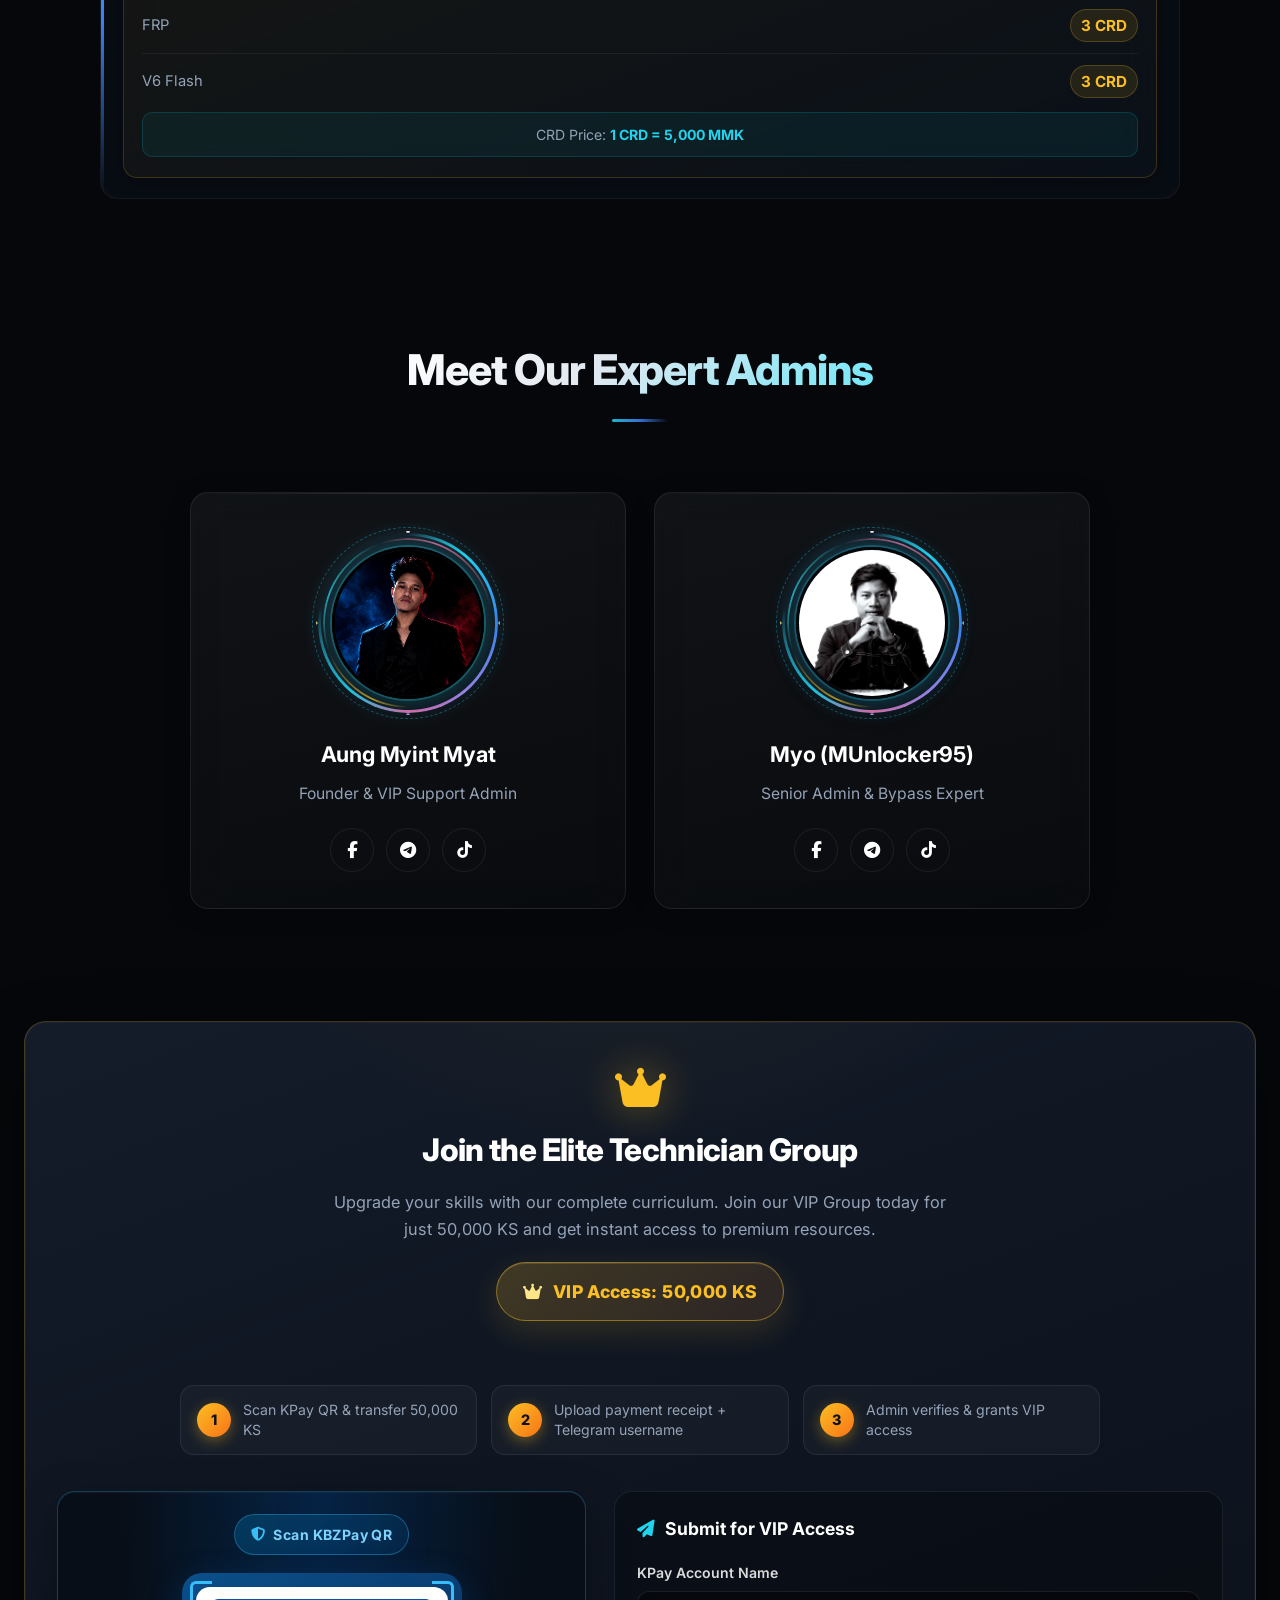
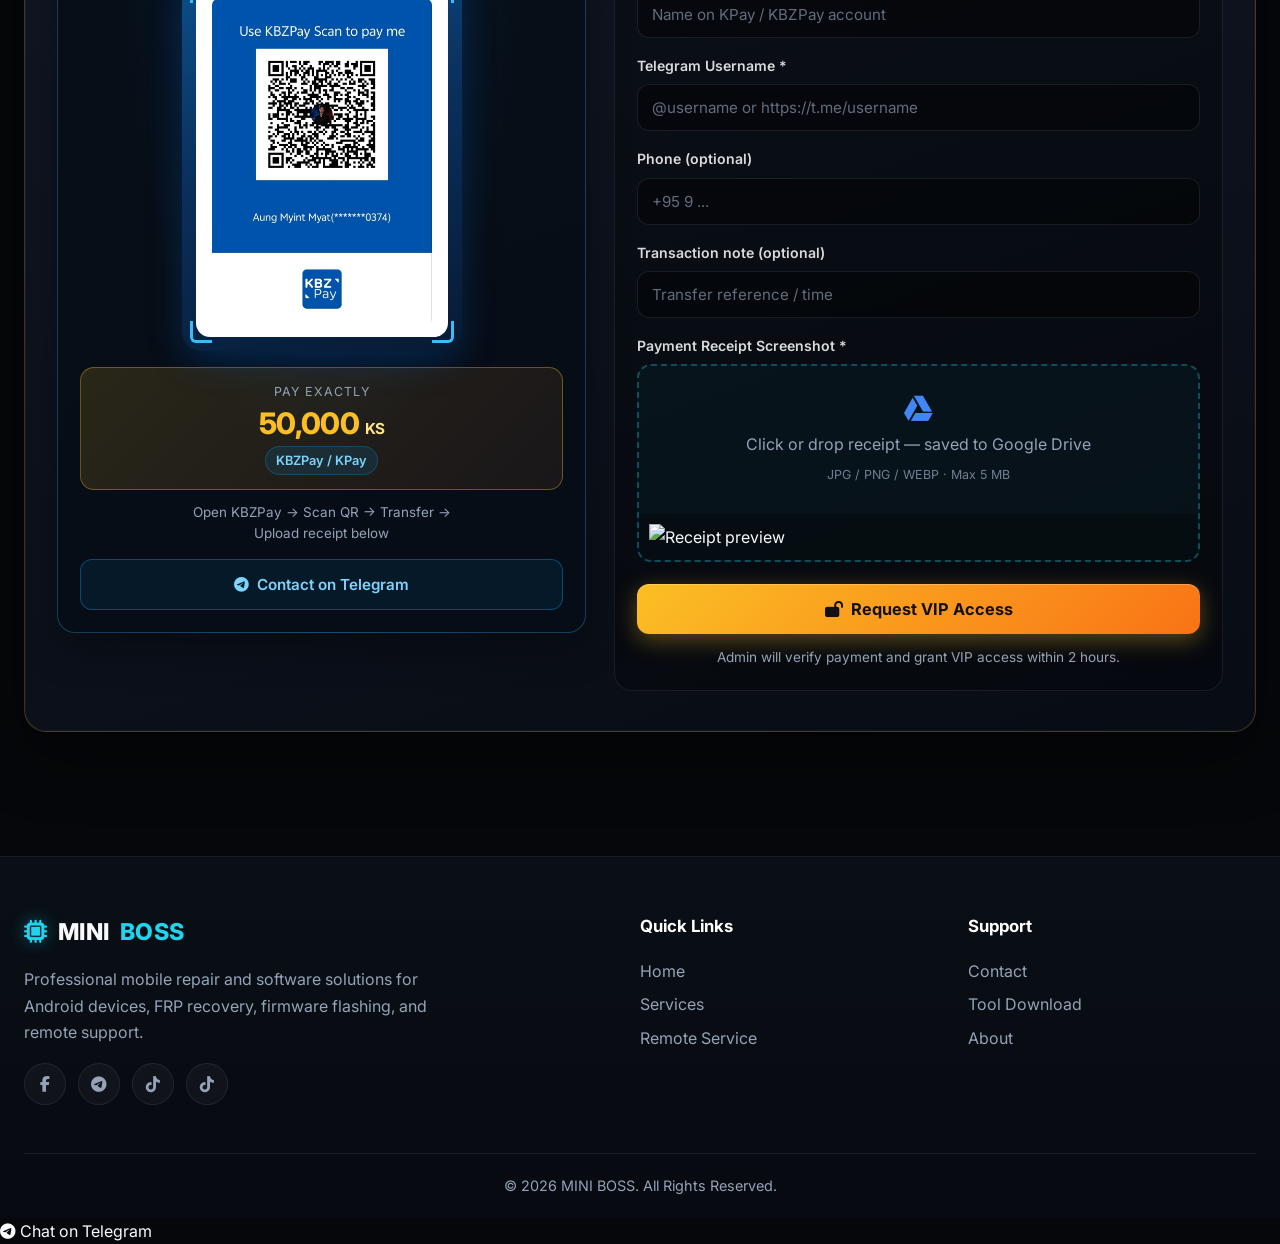
==== commit af883dbb: "Add page loader and update admin name and hints" ====
--- a/MINI-BOSS-WEB/paidGp.html
+++ b/MINI-BOSS-WEB/paidGp.html
@@ -8,6 +8,7 @@
     <meta property="og:title" content="VIP Group | MINI BOSS">
     <meta property="og:description" content="Join the MINI BOSS VIP group for mobile repair courses, practical solutions, and direct technician support.">
     <meta property="og:type" content="website">
+    <link rel="icon" href="favicon.svg" type="image/svg+xml">
     <title>VIP Group | MINI BOSS</title>
     <link rel="preconnect" href="https://fonts.googleapis.com">
     <link rel="preconnect" href="https://fonts.gstatic.com" crossorigin>
@@ -562,6 +563,14 @@
     </style>
 </head>
 <body>
+
+    <div class="page-loader" id="page-loader" aria-hidden="true">
+        <div class="page-loader-inner">
+            <div class="page-loader-spin"></div>
+            <div class="page-loader-text">MINI BOSS</div>
+        </div>
+    </div>
+
 
     <nav class="navbar" id="navbar">
         <div class="container nav-container">
@@ -828,7 +837,7 @@
                             <span class="admin-ring admin-ring-spark" aria-hidden="true"></span>
                             <img class="admin-avatar" src="LOGO/myo.jpg" alt="Myo Min Thu" loading="lazy">
                         </div>
-                        <h3 class="admin-name">Myo Min Thu</h3>
+                        <h3 class="admin-name">Myo (MUnlocker95)</h3>
                         <p class="admin-role">Senior Admin &amp; Bypass Expert</p>
                         <div class="admin-socials">
                             <a class="admin-social-link facebook" href="https://www.facebook.com/share/1D4BJWRnai/" target="_blank" rel="noopener noreferrer" aria-label="Myo on Facebook"><i class="fa-brands fa-facebook-f" aria-hidden="true"></i></a>
@@ -925,7 +934,7 @@
                                         <input type="file" id="vip-receipt" name="receipt" accept="image/jpeg,image/png,image/webp,image/jpg">
                                         <div class="vip-upload-ui">
                                             <i class="fa-brands fa-google-drive" style="color:#4285f4;"></i>
-                                            <span data-i18n="pay-upload-hint">Click or drop receipt</span>
+                                            <span data-i18n="pay-upload-hint">Click or drop receipt — saved to Google Drive</span>
                                             <small data-i18n="pay-upload-limit">JPG / PNG / WEBP · Max 5 MB</small>
                                         </div>
                                         <img id="vip-receipt-preview" class="vip-receipt-preview" alt="Receipt preview" hidden>
@@ -985,6 +994,15 @@
             </div>
         </div>
     </footer>
+
+    <div class="float-contact">
+        <a class="float-contact-btn" href="https://t.me/aungmyintmyat007010" target="_blank" rel="noopener noreferrer" aria-label="Chat on Telegram">
+            <span class="online-dot" aria-hidden="true"></span>
+            <i class="fa-brands fa-telegram" aria-hidden="true"></i>
+            <span class="float-contact-label">Chat on Telegram</span>
+        </a>
+    </div>
+
 
     <script>
         document.addEventListener('DOMContentLoaded', () => {
@@ -1058,11 +1076,11 @@
                     "pay-label-phone": "Phone (optional)",
                     "pay-label-note": "Transaction note (optional)",
                     "pay-label-receipt": "Payment Receipt Screenshot *",
-                    "pay-upload-hint": "Click or drop receipt",
+                    "pay-upload-hint": "Click or drop receipt — saved to Google Drive",
                     "pay-upload-limit": "JPG / PNG / WEBP · Max 5 MB",
                     "pay-submit": "Request VIP Access",
                     "pay-form-hint": "Admin will verify payment and grant VIP access within 2 hours.",
-                    "pay-toast-ok": "Admin will grant VIP access within 2 hours.",
+                    "pay-toast-ok": "Receipt saved to Google Drive! Admin will grant VIP access within 2 hours.",
                     "pay-toast-err": "Please fill Telegram username and upload receipt.",
                     "pay-toast-size": "Receipt image must be under 5 MB.",
                     "pay-toast-sending": "Sending request...",
@@ -1534,7 +1552,7 @@
                         })
                         .then(function (result) {
                             if (result.receiptUrl) {
-                                showToast(dict['pay-toast-ok'] || 'Admin will grant VIP access.');
+                                showToast(dict['pay-toast-ok'] || 'Receipt saved to Google Drive! Admin will grant VIP access.');
                                 vipForm.reset();
                                 selectedReceiptFile = null;
                                 if (receiptPreview) {
@@ -1592,6 +1610,12 @@
             } else {
                 revealElements.forEach(activateReveal);
             }
+        
+            window.addEventListener('load', () => {
+                const loader = document.getElementById('page-loader');
+                if (loader) setTimeout(() => loader.classList.add('hide'), 200);
+            });
+
         });
     </script>
 </body>
--- a/MINI-BOSS-WEB/style.css
+++ b/MINI-BOSS-WEB/style.css
@@ -1,23 +1,31 @@
 :root {
     --bg-primary: #05070A;
-    --bg-secondary: #0B1016;
-    --bg-card: rgba(15, 23, 32, 0.85);
-    --accent-cyan: #00e5ff;
-    --accent-blue: #0077ff;
-    --accent-orange: #ff7a18;
-    --text-main: #ffffff;
+    --bg-secondary: #0A0F16;
+    --bg-card: rgba(14, 22, 34, 0.9);
+    --accent-cyan: #22d3ee;
+    --accent-blue: #3b82f6;
+    --accent-orange: #fb923c;
+    --accent-gold: #fbbf24;
+    --accent-violet: #a78bfa;
+    --text-main: #f8fafc;
     --text-muted: #94a3b8;
-    --success: #10b981;
-    --glass-bg: rgba(255, 255, 255, 0.03);
-    --glass-border: rgba(255, 255, 255, 0.08);
-    --glass-hover: rgba(255, 255, 255, 0.06);
-    --shadow-glow: 0 0 24px rgba(0, 229, 255, 0.18);
-    --shadow-card: 0 12px 40px rgba(0, 0, 0, 0.35);
-    --transition: all 0.3s cubic-bezier(0.4, 0, 0.2, 1);
-    --radius: 16px;
-}
-
-* {
+    --success: #34d399;
+    --glass-bg: rgba(255, 255, 255, 0.035);
+    --glass-border: rgba(148, 163, 184, 0.12);
+    --glass-hover: rgba(255, 255, 255, 0.055);
+    --shadow-glow: 0 0 32px rgba(34, 211, 238, 0.18);
+    --shadow-card: 0 20px 50px rgba(0, 0, 0, 0.45);
+    --transition: all 0.35s cubic-bezier(0.22, 1, 0.36, 1);
+    --transition-fast: all 0.2s cubic-bezier(0.22, 1, 0.36, 1);
+    --radius: 18px;
+    --radius-sm: 12px;
+    --ease-out-expo: cubic-bezier(0.16, 1, 0.3, 1);
+    --ease-spring: cubic-bezier(0.34, 1.56, 0.64, 1);
+}
+
+*,
+*::before,
+*::after {
     margin: 0;
     padding: 0;
     box-sizing: border-box;
@@ -25,11 +33,33 @@
 
 html {
     scroll-behavior: smooth;
-}
-
+    scrollbar-width: thin;
+    scrollbar-color: rgba(0, 229, 255, 0.35) transparent;
+}
+
+::-webkit-scrollbar {
+    width: 8px;
+    height: 8px;
+}
+
+::-webkit-scrollbar-track {
+    background: transparent;
+}
+
+::-webkit-scrollbar-thumb {
+    background: linear-gradient(180deg, rgba(0, 119, 255, 0.5), rgba(0, 229, 255, 0.4));
+    border-radius: 10px;
+    border: 2px solid transparent;
+    background-clip: padding-box;
+}
+
+::-webkit-scrollbar-thumb:hover {
+    background: linear-gradient(180deg, rgba(0, 119, 255, 0.75), rgba(0, 229, 255, 0.65));
+    background-clip: padding-box;
+}
 
 ::selection {
-    background: rgba(0, 229, 255, 0.28);
+    background: rgba(0, 229, 255, 0.3);
     color: #fff;
 }
 
@@ -46,24 +76,34 @@
 }
 
 body {
-    font-family: 'Inter', system-ui, -apple-system, sans-serif;
+    font-family: 'Inter', system-ui, -apple-system, BlinkMacSystemFont, sans-serif;
     background-color: var(--bg-primary);
+    background-image:
+        radial-gradient(ellipse 80% 50% at 50% -20%, rgba(59, 130, 246, 0.12), transparent),
+        radial-gradient(ellipse 60% 40% at 100% 50%, rgba(34, 211, 238, 0.04), transparent),
+        radial-gradient(ellipse 50% 30% at 0% 80%, rgba(167, 139, 250, 0.05), transparent);
+    background-attachment: fixed;
     color: var(--text-main);
-    line-height: 1.6;
+    line-height: 1.65;
     overflow-x: hidden;
     -webkit-font-smoothing: antialiased;
+    -moz-osx-font-smoothing: grayscale;
+    text-rendering: optimizeLegibility;
 }
 
 a {
     text-decoration: none;
     color: inherit;
+    transition: color 0.25s ease;
 }
 
 ul {
     list-style: none;
 }
 
-button, input, textarea {
+button,
+input,
+textarea {
     font-family: inherit;
     outline: none;
     border: none;
@@ -88,13 +128,32 @@
 }
 
 .section-header h2 {
-    font-size: clamp(1.9rem, 4vw, 2.6rem);
-    font-weight: 700;
+    font-size: clamp(1.9rem, 4vw, 2.65rem);
+    font-weight: 800;
     margin-bottom: 14px;
-    background: linear-gradient(135deg, #fff 0%, #a0aec0 100%);
+    letter-spacing: -0.025em;
+    background: linear-gradient(135deg, #ffffff 0%, #e2e8f0 40%, #67e8f9 100%);
     background-clip: text;
     -webkit-background-clip: text;
     -webkit-text-fill-color: transparent;
+    position: relative;
+    display: inline-block;
+}
+
+.section-header h2::after {
+    content: '';
+    display: block;
+    width: 56px;
+    height: 3px;
+    margin: 14px auto 0;
+    border-radius: 999px;
+    background: linear-gradient(90deg, var(--accent-cyan), var(--accent-blue), transparent);
+    opacity: 0.85;
+}
+
+.section-header[style*="text-align: left"] h2::after,
+.section-header[style*="text-align:left"] h2::after {
+    margin-left: 0;
 }
 
 .section-header p {
@@ -102,19 +161,21 @@
     font-size: 1.08rem;
     max-width: 620px;
     margin: 0 auto;
+    line-height: 1.7;
 }
 
 /* ========== GLASS CARD ========== */
 .glass-card {
-    background: var(--glass-bg);
+    background: linear-gradient(165deg, rgba(255, 255, 255, 0.05) 0%, rgba(255, 255, 255, 0.02) 100%);
     border: 1px solid var(--glass-border);
-    backdrop-filter: blur(16px);
-    -webkit-backdrop-filter: blur(16px);
+    backdrop-filter: blur(20px) saturate(1.15);
+    -webkit-backdrop-filter: blur(20px) saturate(1.15);
     border-radius: var(--radius);
     padding: 28px;
     transition: var(--transition);
     position: relative;
     overflow: hidden;
+    box-shadow: 0 4px 24px rgba(0, 0, 0, 0.2);
 }
 
 .glass-card::before {
@@ -124,16 +185,16 @@
     left: 0;
     right: 0;
     height: 1px;
-    background: linear-gradient(90deg, transparent, rgba(255,255,255,0.12), transparent);
-    opacity: 0;
-    transition: var(--transition);
+    background: linear-gradient(90deg, transparent, rgba(255, 255, 255, 0.22), transparent);
+    opacity: 0.55;
+    transition: opacity 0.4s ease;
 }
 
 .glass-card:hover {
-    transform: translateY(-6px);
-    border-color: rgba(0, 229, 255, 0.35);
-    box-shadow: var(--shadow-glow);
-    background: var(--glass-hover);
+    transform: translateY(-7px);
+    border-color: rgba(34, 211, 238, 0.35);
+    box-shadow: var(--shadow-glow), 0 24px 56px rgba(0, 0, 0, 0.35);
+    background: linear-gradient(165deg, rgba(255, 255, 255, 0.07) 0%, rgba(34, 211, 238, 0.04) 100%);
 }
 
 .glass-card:hover::before {
@@ -153,34 +214,257 @@
     margin: 0 auto;
 }
 
+/* Admin card entrance */
+.admin-card.reveal {
+    opacity: 0;
+    transform: translateY(48px) scale(0.9);
+    transition:
+        opacity 0.85s var(--ease-out-expo),
+        transform 0.85s var(--ease-out-expo),
+        border-color 0.35s ease,
+        box-shadow 0.35s ease,
+        background 0.35s ease;
+}
+
+.admin-card.reveal.active {
+    opacity: 1;
+    transform: translateY(0) scale(1);
+}
+
+.admins-grid .admin-card.reveal:nth-child(1) {
+    transition-delay: 0.1s;
+}
+
+.admins-grid .admin-card.reveal:nth-child(2) {
+    transition-delay: 0.28s;
+}
+
 .admin-card {
     display: flex;
     flex-direction: column;
     align-items: center;
-    padding: 36px 28px;
+    padding: 40px 28px 36px;
     text-align: center;
+    overflow: visible !important; /* rings extend outside */
+}
+
+.admins-section,
+.admins-grid {
+    overflow: visible;
+}
+
+/* Keep rings animating even before reveal finishes */
+.admin-card.reveal .admin-ring,
+.admin-card.reveal .admin-avatar-wrap::before,
+.admin-card.reveal .admin-avatar-wrap::after,
+.admin-card.reveal .admin-avatar {
+    /* animations defined on elements themselves */
+}
+
+/* Avoid glass-card hover transform fighting entrance */
+.admin-card.glass-card:hover {
+    transform: translateY(-6px) scale(1);
+}
+
+.admin-card.reveal:not(.active) {
+    /* still allow rings to be painted once partially visible */
+}
+
+.admin-card.reveal.active.glass-card:hover {
+    transform: translateY(-6px) scale(1);
+}
+
+/* Avatar ring wrapper */
+.admin-avatar-wrap {
+    position: relative;
+    width: 180px;
+    height: 180px;
+    margin-bottom: 24px;
+    display: flex;
+    align-items: center;
+    justify-content: center;
+}
+
+/* Soft ambient glow behind everything */
+.admin-avatar-wrap::before {
+    content: '';
+    position: absolute;
+    inset: -18px;
+    border-radius: 50%;
+    background: radial-gradient(
+        circle,
+        rgba(34, 211, 238, 0.28) 0%,
+        rgba(59, 130, 246, 0.12) 40%,
+        transparent 68%
+    );
+    animation: adminGlowBreathe 3.5s ease-in-out infinite;
+    z-index: 0;
+    pointer-events: none;
+}
+
+/* Outer dashed pulse orbit */
+.admin-avatar-wrap::after {
+    content: '';
+    position: absolute;
+    inset: -6px;
+    border-radius: 50%;
+    border: 1.5px dashed rgba(34, 211, 238, 0.35);
+    animation: adminRingSpin 12s linear infinite, adminRingPulse 2.8s ease-in-out infinite;
+    z-index: 0;
+    pointer-events: none;
+}
+
+/* Main spinning gradient ring (thin annulus) */
+.admin-ring {
+    position: absolute;
+    border-radius: 50%;
+    pointer-events: none;
+    z-index: 1;
+}
+
+.admin-ring-main {
+    inset: 0;
+    background: conic-gradient(
+        from 0deg,
+        transparent 0deg,
+        #22d3ee 40deg,
+        #3b82f6 90deg,
+        #a78bfa 140deg,
+        #f472b6 180deg,
+        #22d3ee 220deg,
+        transparent 280deg,
+        transparent 360deg
+    );
+    -webkit-mask: radial-gradient(farthest-side, transparent calc(100% - 3.5px), #000 calc(100% - 2.5px));
+    mask: radial-gradient(farthest-side, transparent calc(100% - 3.5px), #000 calc(100% - 2.5px));
+    animation: adminRingSpin 3.2s linear infinite;
+    filter: drop-shadow(0 0 6px rgba(34, 211, 238, 0.55)) drop-shadow(0 0 14px rgba(167, 139, 250, 0.35));
+}
+
+/* Secondary ring — opposite direction, thinner accents */
+.admin-ring-second {
+    inset: 5px;
+    background: conic-gradient(
+        from 180deg,
+        transparent 0deg,
+        rgba(251, 191, 36, 0.9) 25deg,
+        transparent 70deg,
+        rgba(34, 211, 238, 0.85) 110deg,
+        transparent 160deg,
+        rgba(244, 114, 182, 0.8) 200deg,
+        transparent 260deg
+    );
+    -webkit-mask: radial-gradient(farthest-side, transparent calc(100% - 2.5px), #000 calc(100% - 1.5px));
+    mask: radial-gradient(farthest-side, transparent calc(100% - 2.5px), #000 calc(100% - 1.5px));
+    animation: adminRingSpinReverse 5s linear infinite;
+    filter: drop-shadow(0 0 4px rgba(251, 191, 36, 0.4));
+    opacity: 0.9;
+}
+
+/* Sparkle dots on the ring path */
+.admin-ring-spark {
+    inset: -2px;
+    background:
+        radial-gradient(circle at 50% 0%, #fff 0 1.5px, transparent 2.5px),
+        radial-gradient(circle at 100% 50%, #67e8f9 0 1.2px, transparent 2.2px),
+        radial-gradient(circle at 50% 100%, #c4b5fd 0 1.3px, transparent 2.3px),
+        radial-gradient(circle at 0% 50%, #fde68a 0 1.1px, transparent 2px);
+    animation: adminRingSpin 4.5s linear infinite;
+    opacity: 0.85;
 }
 
 .admin-avatar {
-    width: 156px;
-    height: 156px;
-    margin-bottom: 22px;
-    border: 3px solid rgba(0, 229, 255, 0.5);
+    position: relative;
+    z-index: 2;
+    width: 152px;
+    height: 152px;
+    border: 3px solid rgba(5, 7, 10, 0.95);
     border-radius: 50%;
     object-fit: cover;
-    box-shadow: 0 0 28px rgba(0, 229, 255, 0.2);
-    transition: transform 0.35s ease, box-shadow 0.35s ease;
+    box-shadow:
+        0 0 0 2px rgba(34, 211, 238, 0.25),
+        0 0 28px rgba(34, 211, 238, 0.3),
+        0 8px 24px rgba(0, 0, 0, 0.35);
+    animation: adminAvatarFloat 3.2s ease-in-out infinite;
+    transition: transform 0.45s var(--ease-out-expo), box-shadow 0.45s ease;
 }
 
 .admin-avatar-aung {
     object-fit: cover;
     object-position: top center;
-    filter: brightness(1.05) contrast(1.1) saturate(0.8) sepia(0) hue-rotate(-5deg);
+    filter: brightness(1.05) contrast(1.1) saturate(0.85) hue-rotate(-5deg);
 }
 
 .admin-card:hover .admin-avatar {
-    transform: scale(1.05);
-    box-shadow: 0 0 36px rgba(0, 229, 255, 0.35);
+    animation: none;
+    transform: scale(1.07);
+    box-shadow:
+        0 0 0 2px rgba(34, 211, 238, 0.5),
+        0 0 48px rgba(34, 211, 238, 0.55),
+        0 12px 32px rgba(0, 0, 0, 0.4);
+}
+
+.admin-card:hover .admin-ring-main {
+    animation-duration: 1.4s;
+    filter: drop-shadow(0 0 10px rgba(34, 211, 238, 0.75)) drop-shadow(0 0 20px rgba(167, 139, 250, 0.5));
+}
+
+.admin-card:hover .admin-ring-second {
+    animation-duration: 2.2s;
+    opacity: 1;
+}
+
+.admin-card:hover .admin-ring-spark {
+    animation-duration: 2s;
+    opacity: 1;
+}
+
+.admin-card:hover .admin-avatar-wrap::after {
+    border-color: rgba(34, 211, 238, 0.65);
+    animation-duration: 6s, 1.4s;
+}
+
+.admin-card:hover .admin-avatar-wrap::before {
+    animation-duration: 2s;
+}
+
+@keyframes adminRingSpin {
+    to { transform: rotate(360deg); }
+}
+
+@keyframes adminRingSpinReverse {
+    to { transform: rotate(-360deg); }
+}
+
+@keyframes adminRingPulse {
+    0%, 100% {
+        transform: scale(1);
+        opacity: 0.55;
+    }
+    50% {
+        transform: scale(1.06);
+        opacity: 0.2;
+    }
+}
+
+@keyframes adminGlowBreathe {
+    0%, 100% {
+        opacity: 0.65;
+        transform: scale(1);
+    }
+    50% {
+        opacity: 1;
+        transform: scale(1.08);
+    }
+}
+
+@keyframes adminAvatarFloat {
+    0%, 100% {
+        transform: translateY(0);
+    }
+    50% {
+        transform: translateY(-5px);
+    }
 }
 
 .admin-name {
@@ -188,17 +472,45 @@
     color: #fff;
     font-size: 1.35rem;
     font-weight: 700;
+    letter-spacing: -0.01em;
+    opacity: 0;
+    transform: translateY(12px);
+    transition: opacity 0.5s ease 0.35s, transform 0.5s ease 0.35s;
+}
+
+.admin-card.reveal.active .admin-name,
+.admin-card:not(.reveal) .admin-name {
+    opacity: 1;
+    transform: translateY(0);
 }
 
 .admin-role {
     margin: 0 0 22px;
     color: var(--text-muted);
     font-size: 0.98rem;
+    opacity: 0;
+    transform: translateY(12px);
+    transition: opacity 0.5s ease 0.45s, transform 0.5s ease 0.45s;
+}
+
+.admin-card.reveal.active .admin-role,
+.admin-card:not(.reveal) .admin-role {
+    opacity: 1;
+    transform: translateY(0);
 }
 
 .admin-socials {
     display: flex;
     gap: 12px;
+    opacity: 0;
+    transform: translateY(12px);
+    transition: opacity 0.5s ease 0.55s, transform 0.5s ease 0.55s;
+}
+
+.admin-card.reveal.active .admin-socials,
+.admin-card:not(.reveal) .admin-socials {
+    opacity: 1;
+    transform: translateY(0);
 }
 
 .admin-social-link {
@@ -211,100 +523,356 @@
     border-radius: 50%;
     color: #fff;
     font-size: 1.05rem;
-    transition: transform 0.25s ease, border-color 0.25s ease, background 0.25s ease;
+    transition: transform 0.3s var(--ease-spring), border-color 0.25s ease, background 0.25s ease, box-shadow 0.25s ease;
 }
 
 .admin-social-link:hover {
-    transform: translateY(-3px);
+    transform: translateY(-4px) scale(1.12);
 }
 
 .admin-social-link.facebook:hover {
     border-color: #1877f2;
     background: #1877f2;
+    box-shadow: 0 8px 20px rgba(24, 119, 242, 0.35);
 }
 
 .admin-social-link.telegram:hover {
     border-color: #0088cc;
     background: #0088cc;
+    box-shadow: 0 8px 20px rgba(0, 136, 204, 0.35);
 }
 
 .admin-social-link.tiktok:hover {
     border-color: #fe2c55;
     background: #fe2c55;
+    box-shadow: 0 8px 20px rgba(254, 44, 85, 0.35);
 }
 
 /* ========== VIP POSTS ========== */
 .vip-posts-section {
-    padding: 64px 0;
+    padding: 48px 0 72px;
+}
+
+.vip-posts-section > .section-header {
+    margin-bottom: 40px;
+}
+
+.vip-post-category {
+    max-width: 1080px;
+    margin: 0 auto 36px;
+    padding: 22px 22px 20px;
+    background: rgba(12, 18, 28, 0.55);
+    border: 1px solid rgba(255, 255, 255, 0.06);
+    border-radius: 18px;
+    position: relative;
+    overflow: hidden;
+}
+
+.vip-post-category::before {
+    content: '';
+    position: absolute;
+    left: 0;
+    top: 0;
+    bottom: 0;
+    width: 3px;
+    background: linear-gradient(180deg, var(--accent-cyan), var(--accent-blue), transparent);
+    border-radius: 3px 0 0 3px;
+}
+
+.vip-post-category:last-child {
+    margin-bottom: 0;
+}
+
+.vip-post-category-title {
+    display: flex;
+    align-items: center;
+    gap: 12px;
+    margin: 0 0 18px;
+    padding-bottom: 14px;
+    border-bottom: 1px solid rgba(255, 255, 255, 0.07);
+    color: #fff;
+    font-size: clamp(1.05rem, 2.2vw, 1.28rem);
+    font-weight: 700;
+    letter-spacing: -0.01em;
+}
+
+.vip-post-category-title i {
+    display: inline-flex;
+    width: 36px;
+    height: 36px;
+    align-items: center;
+    justify-content: center;
+    border-radius: 10px;
+    background: rgba(0, 229, 255, 0.12);
+    color: var(--accent-cyan);
+    font-size: 0.95rem;
+    flex-shrink: 0;
 }
 
 .vip-posts-grid {
     display: grid;
-    grid-template-columns: repeat(auto-fit, minmax(min(100%, 240px), 1fr));
-    gap: 18px;
-    max-width: 1080px;
-    margin: 0 auto;
+    grid-template-columns: 1fr;
+    gap: 10px;
+    max-width: 100%;
+    margin: 0;
+}
+
+@media (min-width: 720px) {
+    .vip-posts-grid {
+        grid-template-columns: 1fr 1fr;
+        gap: 12px;
+    }
 }
 
 .vip-post-card {
     display: flex;
-    flex-direction: column;
-    align-items: flex-start;
-    gap: 12px;
+    flex-direction: row;
+    align-items: center;
+    gap: 14px;
     min-width: 0;
-    min-height: 200px;
-    padding: 22px;
+    min-height: 0;
+    padding: 14px 16px;
     color: inherit;
     text-decoration: none;
-    border-color: rgba(0, 229, 255, 0.22);
-    transition: transform 0.3s ease, border-color 0.3s ease, box-shadow 0.3s ease, background 0.3s ease;
+    border: 1px solid rgba(255, 255, 255, 0.07);
+    border-radius: 14px;
+    background: rgba(255, 255, 255, 0.025);
+    transition:
+        transform 0.3s var(--ease-out-expo),
+        border-color 0.3s ease,
+        box-shadow 0.3s ease,
+        background 0.3s ease;
 }
 
 .vip-post-card:hover,
 .vip-post-card:focus-visible {
-    transform: translateY(-7px);
-    border-color: rgba(0, 229, 255, 0.55);
-    box-shadow: 0 14px 38px rgba(0, 229, 255, 0.16), var(--shadow-glow);
-    background: var(--glass-hover);
+    transform: translateY(-3px);
+    border-color: rgba(0, 229, 255, 0.4);
+    box-shadow: 0 10px 28px rgba(0, 229, 255, 0.1), 0 4px 16px rgba(0, 0, 0, 0.25);
+    background: rgba(0, 229, 255, 0.05);
     outline: none;
 }
 
 .vip-post-icon {
     display: inline-flex;
-    width: 44px;
-    height: 44px;
+    width: 42px;
+    height: 42px;
+    flex-shrink: 0;
     align-items: center;
     justify-content: center;
-    border-radius: 12px;
-    background: rgba(0, 229, 255, 0.12);
+    border-radius: 11px;
+    background: linear-gradient(145deg, rgba(0, 229, 255, 0.16), rgba(0, 119, 255, 0.1));
+    border: 1px solid rgba(0, 229, 255, 0.18);
     color: var(--accent-cyan);
-    font-size: 1.1rem;
+    font-size: 1rem;
+    transition: transform 0.3s var(--ease-spring), background 0.3s ease, box-shadow 0.3s ease;
+}
+
+.vip-post-card:hover .vip-post-icon {
+    transform: scale(1.08);
+    background: linear-gradient(145deg, rgba(0, 229, 255, 0.28), rgba(0, 119, 255, 0.18));
+    box-shadow: 0 0 18px rgba(0, 229, 255, 0.2);
+}
+
+.vip-post-body {
+    flex: 1;
+    min-width: 0;
+    display: flex;
+    flex-direction: column;
+    gap: 4px;
+}
+
+.vip-post-badge {
+    display: inline-flex;
+    align-items: center;
+    gap: 5px;
+    width: fit-content;
+    padding: 2px 8px;
+    border-radius: 999px;
+    font-size: 0.68rem;
+    font-weight: 700;
+    letter-spacing: 0.04em;
+    text-transform: uppercase;
+    color: #7dd3fc;
+    background: rgba(0, 136, 204, 0.15);
+    border: 1px solid rgba(0, 168, 255, 0.25);
+}
+
+.vip-post-badge i {
+    font-size: 0.72rem;
 }
 
 .vip-post-card h3 {
     margin: 0;
     color: #fff;
-    font-size: 1.05rem;
-    line-height: 1.45;
+    font-size: 0.92rem;
+    font-weight: 600;
+    line-height: 1.4;
+    letter-spacing: -0.01em;
 }
 
 .vip-post-read {
     display: inline-flex;
     align-items: center;
-    gap: 9px;
+    gap: 6px;
+    flex-shrink: 0;
+    padding: 7px 12px;
+    border-radius: 8px;
     color: var(--accent-cyan);
-    font-size: 0.95rem;
+    font-size: 0.8rem;
     font-weight: 600;
-    margin-top: auto;
+    background: rgba(0, 229, 255, 0.08);
+    border: 1px solid rgba(0, 229, 255, 0.15);
+    white-space: nowrap;
+    transition: background 0.25s ease, border-color 0.25s ease, transform 0.25s ease;
+}
+
+.vip-post-card:hover .vip-post-read,
+.vip-post-card:focus-visible .vip-post-read {
+    background: rgba(0, 229, 255, 0.16);
+    border-color: rgba(0, 229, 255, 0.35);
 }
 
 .vip-post-read i {
-    transition: transform 0.25s ease;
+    transition: transform 0.3s var(--ease-out-expo);
+    font-size: 0.75rem;
 }
 
 .vip-post-card:hover .vip-post-read i,
 .vip-post-card:focus-visible .vip-post-read i {
     transform: translateX(4px);
+}
+
+/* Price grids */
+.vip-price-grid {
+    display: grid;
+    grid-template-columns: 1fr;
+    gap: 14px;
+}
+
+@media (min-width: 640px) {
+    .vip-price-grid {
+        grid-template-columns: repeat(auto-fit, minmax(280px, 1fr));
+    }
+}
+
+.vip-price-card {
+    padding: 20px 18px;
+    border: 1px solid rgba(251, 191, 36, 0.18);
+    border-radius: 14px;
+    background: linear-gradient(160deg, rgba(251, 191, 36, 0.06), rgba(15, 23, 32, 0.4));
+}
+
+.vip-price-card h4 {
+    display: flex;
+    align-items: center;
+    gap: 10px;
+    margin-bottom: 14px;
+    padding-bottom: 12px;
+    border-bottom: 1px solid rgba(255, 255, 255, 0.07);
+    color: #fff;
+    font-size: 1.02rem;
+    font-weight: 700;
+}
+
+.vip-price-card h4 i {
+    color: var(--accent-gold);
+}
+
+.vip-price-list {
+    display: grid;
+    gap: 0;
+    margin: 0;
+    padding: 0;
+    list-style: none;
+}
+
+.vip-price-list li {
+    display: flex;
+    justify-content: space-between;
+    align-items: center;
+    gap: 14px;
+    padding: 11px 0;
+    border-bottom: 1px solid rgba(255, 255, 255, 0.06);
+    color: var(--text-muted);
+    font-size: 0.92rem;
+}
+
+.vip-price-list li:last-child {
+    border-bottom: 0;
+    padding-bottom: 0;
+}
+
+.vip-price-list li:first-child {
+    padding-top: 0;
+}
+
+.vip-price-list strong {
+    flex-shrink: 0;
+    color: var(--accent-gold);
+    font-weight: 700;
+    font-size: 0.95rem;
+    text-align: right;
+    background: rgba(251, 191, 36, 0.1);
+    border: 1px solid rgba(251, 191, 36, 0.22);
+    padding: 3px 10px;
+    border-radius: 999px;
+}
+
+.vip-price-note {
+    margin-top: 14px;
+    padding: 10px 12px;
+    border-radius: 10px;
+    background: rgba(0, 229, 255, 0.06);
+    border: 1px solid rgba(0, 229, 255, 0.15);
+    color: var(--text-muted);
+    font-size: 0.88rem;
+    text-align: center;
+}
+
+.vip-price-note strong {
+    color: var(--accent-cyan);
+}
+
+/* VIP post reveal stagger */
+.vip-posts-grid .vip-post-card.reveal {
+    opacity: 0;
+    transform: translateY(16px);
+    transition:
+        opacity 0.5s var(--ease-out-expo),
+        transform 0.5s var(--ease-out-expo),
+        border-color 0.3s ease,
+        box-shadow 0.3s ease,
+        background 0.3s ease;
+}
+
+.vip-posts-grid .vip-post-card.reveal.active {
+    opacity: 1;
+    transform: translateY(0);
+}
+
+.vip-posts-grid .vip-post-card.reveal:nth-child(1) { transition-delay: 0.05s; }
+.vip-posts-grid .vip-post-card.reveal:nth-child(2) { transition-delay: 0.1s; }
+.vip-posts-grid .vip-post-card.reveal:nth-child(3) { transition-delay: 0.15s; }
+.vip-posts-grid .vip-post-card.reveal:nth-child(4) { transition-delay: 0.2s; }
+.vip-posts-grid .vip-post-card.reveal:nth-child(5) { transition-delay: 0.25s; }
+.vip-posts-grid .vip-post-card.reveal:nth-child(6) { transition-delay: 0.3s; }
+
+@media (max-width: 560px) {
+    .vip-post-card {
+        flex-wrap: wrap;
+        padding: 14px;
+    }
+
+    .vip-post-read {
+        width: 100%;
+        justify-content: center;
+        margin-top: 4px;
+    }
+
+    .vip-post-category {
+        padding: 16px 14px;
+    }
 }
 
 @media (max-width: 560px) {
@@ -325,23 +893,44 @@
     justify-content: center;
     gap: 8px;
     padding: 13px 28px;
-    border-radius: 10px;
+    border-radius: var(--radius-sm);
     font-weight: 600;
     font-size: 0.95rem;
     cursor: pointer;
     transition: var(--transition);
     border: none;
+    position: relative;
+    overflow: hidden;
+}
+
+.btn::after {
+    content: '';
+    position: absolute;
+    inset: 0;
+    background: linear-gradient(120deg, transparent 30%, rgba(255, 255, 255, 0.18) 50%, transparent 70%);
+    transform: translateX(-100%);
+    transition: transform 0.6s ease;
+}
+
+.btn:hover::after {
+    transform: translateX(100%);
 }
 
 .btn-primary {
-    background: linear-gradient(135deg, var(--accent-blue), var(--accent-cyan));
+    background: linear-gradient(135deg, #2563eb 0%, #06b6d4 55%, #22d3ee 100%);
     color: #fff;
-    box-shadow: 0 4px 18px rgba(0, 119, 255, 0.35);
+    box-shadow: 0 4px 22px rgba(37, 99, 235, 0.4), inset 0 1px 0 rgba(255, 255, 255, 0.2);
+    border: 1px solid rgba(255, 255, 255, 0.12);
 }
 
 .btn-primary:hover {
-    box-shadow: 0 8px 28px rgba(0, 229, 255, 0.45);
-    transform: translateY(-2px);
+    box-shadow: 0 12px 36px rgba(34, 211, 238, 0.45), inset 0 1px 0 rgba(255, 255, 255, 0.25);
+    transform: translateY(-3px);
+    filter: brightness(1.05);
+}
+
+.btn-primary:active {
+    transform: translateY(-1px);
 }
 
 .btn-outline {
@@ -352,7 +941,8 @@
 
 .btn-outline:hover {
     background: var(--glass-hover);
-    border-color: rgba(255,255,255,0.25);
+    border-color: rgba(255, 255, 255, 0.28);
+    transform: translateY(-2px);
 }
 
 /* ========== SCROLL PROGRESS ========== */
@@ -362,9 +952,10 @@
     left: 0;
     width: 0%;
     height: 3px;
-    background: linear-gradient(90deg, var(--accent-blue), var(--accent-cyan));
+    background: linear-gradient(90deg, var(--accent-blue), var(--accent-cyan), var(--accent-gold));
     z-index: 1001;
-    transition: width 0.1s linear;
+    transition: width 0.08s linear;
+    box-shadow: 0 0 12px rgba(0, 229, 255, 0.5);
 }
 
 /* ========== NAVBAR ========== */
@@ -374,17 +965,18 @@
     left: 0;
     width: 100%;
     z-index: 1000;
-    transition: var(--transition);
+    transition: padding 0.35s var(--ease-out-expo), background 0.35s ease, border-color 0.35s ease, box-shadow 0.35s ease;
     padding: 18px 0;
     border-bottom: 1px solid transparent;
 }
 
 .navbar.scrolled {
-    padding: 12px 0;
-    background: rgba(5, 7, 10, 0.88);
-    backdrop-filter: blur(16px);
-    -webkit-backdrop-filter: blur(16px);
+    padding: 11px 0;
+    background: rgba(5, 7, 10, 0.9);
+    backdrop-filter: blur(20px) saturate(1.2);
+    -webkit-backdrop-filter: blur(20px) saturate(1.2);
     border-bottom: 1px solid var(--glass-border);
+    box-shadow: 0 8px 32px rgba(0, 0, 0, 0.25);
 }
 
 .nav-container {
@@ -400,10 +992,16 @@
     display: flex;
     align-items: center;
     gap: 10px;
+    transition: transform 0.3s var(--ease-spring);
+}
+
+.logo:hover {
+    transform: scale(1.03);
 }
 
 .logo i {
     color: var(--accent-cyan);
+    filter: drop-shadow(0 0 8px rgba(0, 229, 255, 0.4));
 }
 
 .logo span {
@@ -420,7 +1018,7 @@
     font-size: 0.92rem;
     font-weight: 500;
     color: var(--text-muted);
-    transition: var(--transition);
+    transition: color 0.25s ease;
     position: relative;
     padding: 4px 0;
 }
@@ -432,8 +1030,8 @@
     left: 0;
     width: 0%;
     height: 2px;
-    background: var(--accent-cyan);
-    transition: var(--transition);
+    background: linear-gradient(90deg, var(--accent-cyan), var(--accent-blue));
+    transition: width 0.35s var(--ease-out-expo);
     border-radius: 2px;
 }
 
@@ -453,6 +1051,7 @@
     padding: 8px 16px !important;
     border-radius: 8px;
     color: var(--accent-cyan) !important;
+    transition: var(--transition) !important;
 }
 
 .nav-btn-download::after {
@@ -461,8 +1060,10 @@
 
 .nav-btn-download:hover,
 .nav-btn-download.active {
-    background: linear-gradient(135deg, rgba(0, 119, 255, 0.25), rgba(0, 229, 255, 0.18));
+    background: linear-gradient(135deg, rgba(0, 119, 255, 0.28), rgba(0, 229, 255, 0.2)) !important;
     color: #fff !important;
+    box-shadow: 0 0 20px rgba(0, 229, 255, 0.2);
+    transform: translateY(-1px);
 }
 
 .nav-actions {
@@ -487,7 +1088,7 @@
 
 .lang-switch:hover {
     background: var(--glass-hover);
-    border-color: rgba(255,255,255,0.2);
+    border-color: rgba(255, 255, 255, 0.22);
     color: #fff;
 }
 
@@ -504,6 +1105,11 @@
     background: transparent;
     border: none;
     line-height: 1;
+    transition: transform 0.3s ease;
+}
+
+.hamburger:hover {
+    transform: scale(1.1);
 }
 
 /* ========== HERO ========== */
@@ -520,12 +1126,18 @@
     position: absolute;
     inset: 0;
     background-image:
-        linear-gradient(rgba(5, 7, 10, 0.85), rgba(5, 7, 10, 0.95)),
+        linear-gradient(rgba(5, 7, 10, 0.82), rgba(5, 7, 10, 0.94)),
         url("LOGO/bg.png");
     background-size: cover;
     background-position: center;
     background-repeat: no-repeat;
     z-index: 1;
+    animation: heroBgZoom 20s ease-in-out infinite alternate;
+}
+
+@keyframes heroBgZoom {
+    from { transform: scale(1); }
+    to { transform: scale(1.06); }
 }
 
 .hero-glow {
@@ -537,9 +1149,15 @@
     height: 70vw;
     max-width: 900px;
     max-height: 900px;
-    background: radial-gradient(circle, rgba(0,229,255,0.07) 0%, transparent 65%);
+    background: radial-gradient(circle, rgba(0, 229, 255, 0.08) 0%, transparent 65%);
     z-index: 1;
     pointer-events: none;
+    animation: glowPulse 6s ease-in-out infinite;
+}
+
+@keyframes glowPulse {
+    0%, 100% { opacity: 0.7; transform: translate(-50%, -50%) scale(1); }
+    50% { opacity: 1; transform: translate(-50%, -50%) scale(1.08); }
 }
 
 .hero-content {
@@ -554,15 +1172,23 @@
     display: inline-flex;
     align-items: center;
     gap: 8px;
-    background: rgba(16, 185, 129, 0.1);
-    border: 1px solid rgba(16, 185, 129, 0.25);
+    background: rgba(52, 211, 153, 0.1);
+    border: 1px solid rgba(52, 211, 153, 0.3);
     color: var(--success);
-    padding: 7px 18px;
+    padding: 8px 18px;
     border-radius: 50px;
     font-size: 0.84rem;
     font-weight: 600;
     margin-bottom: 28px;
     letter-spacing: 0.5px;
+    animation: badgeFloat 3s ease-in-out infinite;
+    box-shadow: 0 0 24px rgba(52, 211, 153, 0.12);
+    backdrop-filter: blur(8px);
+}
+
+@keyframes badgeFloat {
+    0%, 100% { transform: translateY(0); }
+    50% { transform: translateY(-4px); }
 }
 
 .status-dot {
@@ -580,14 +1206,22 @@
 }
 
 .hero h1 {
-    font-size: clamp(2.4rem, 6vw, 3.8rem);
+    font-size: clamp(2.4rem, 6vw, 3.9rem);
     font-weight: 800;
-    line-height: 1.12;
+    line-height: 1.1;
     margin-bottom: 22px;
-    background: linear-gradient(to right, #fff 20%, #87CEFA);
+    letter-spacing: -0.035em;
+    background: linear-gradient(105deg, #ffffff 0%, #e0f2fe 25%, #67e8f9 50%, #818cf8 75%, #ffffff 100%);
+    background-size: 220% auto;
     background-clip: text;
     -webkit-background-clip: text;
     -webkit-text-fill-color: transparent;
+    animation: textShine 10s linear infinite;
+    filter: drop-shadow(0 0 40px rgba(34, 211, 238, 0.15));
+}
+
+@keyframes textShine {
+    to { background-position: 200% center; }
 }
 
 .hero p {
@@ -718,8 +1352,6 @@
     pointer-events: none;
     animation: globe-orbit 18s linear infinite;
 }
-
-
 
 @keyframes globe-orbit {
     to { transform: rotate(332deg); }
@@ -786,7 +1418,7 @@
     padding: 11px 14px;
     margin-bottom: 14px;
     letter-spacing: 0.03em;
-    font-family: 'SF Mono', 'Fira Code', monospace;
+    font-family: 'SF Mono', 'Fira Code', 'Consolas', monospace;
 }
 
 .device-grid {
@@ -809,13 +1441,13 @@
     color: rgba(255, 255, 255, 0.85);
     font-weight: 700;
     text-align: center;
-    transition: var(--transition);
+    transition: transform 0.35s var(--ease-out-expo), border-color 0.3s ease, box-shadow 0.3s ease;
 }
 
 .device-card:hover {
-    transform: translateY(-4px);
-    border-color: rgba(52, 211, 255, 0.4);
-    box-shadow: 0 0 18px rgba(52, 211, 255, 0.12);
+    transform: translateY(-5px) scale(1.04);
+    border-color: rgba(52, 211, 255, 0.45);
+    box-shadow: 0 8px 24px rgba(52, 211, 255, 0.15);
 }
 
 .device-card img {
@@ -824,6 +1456,11 @@
     height: 34px;
     object-fit: contain;
     filter: drop-shadow(0 0 6px rgba(255, 255, 255, 0.1));
+    transition: filter 0.3s ease;
+}
+
+.device-card:hover img {
+    filter: drop-shadow(0 0 10px rgba(0, 229, 255, 0.35));
 }
 
 .device-card small {
@@ -832,7 +1469,6 @@
     font-weight: 600;
 }
 
-/* Brand color accents */
 .apple { background: rgba(30, 30, 32, 0.95); }
 .hmd { background: rgba(45, 44, 48, 0.9); }
 .honor { background: rgba(26, 31, 39, 0.9); }
@@ -870,13 +1506,14 @@
 }
 
 .service-card {
-    background: var(--bg-card);
+    background: linear-gradient(165deg, rgba(20, 28, 42, 0.95) 0%, rgba(12, 18, 28, 0.9) 100%);
     border: 1px solid var(--glass-border);
     border-radius: var(--radius);
     padding: 28px 24px;
     transition: var(--transition);
     position: relative;
     overflow: hidden;
+    box-shadow: 0 8px 28px rgba(0, 0, 0, 0.22);
 }
 
 .service-card::after {
@@ -887,11 +1524,11 @@
     width: 4px;
     height: 0;
     background: linear-gradient(180deg, var(--accent-cyan), var(--accent-blue));
-    transition: height 0.35s ease;
+    transition: height 0.4s var(--ease-out-expo);
 }
 
 .service-card:hover {
-    transform: translateY(-6px);
+    transform: translateY(-8px);
     border-color: rgba(0, 229, 255, 0.3);
     box-shadow: var(--shadow-glow);
 }
@@ -917,7 +1554,8 @@
 
 .service-card:hover .service-icon {
     background: rgba(0, 229, 255, 0.15);
-    box-shadow: 0 0 20px rgba(0, 229, 255, 0.2);
+    box-shadow: 0 0 24px rgba(0, 229, 255, 0.25);
+    transform: scale(1.08) rotate(-4deg);
 }
 
 .service-card h3 {
@@ -925,12 +1563,13 @@
     font-weight: 700;
     margin-bottom: 10px;
     color: #fff;
+    letter-spacing: -0.01em;
 }
 
 .service-card p {
     color: var(--text-muted);
     font-size: 0.94rem;
-    line-height: 1.55;
+    line-height: 1.6;
 }
 
 /* ========== REMOTE SERVICE ========== */
@@ -951,6 +1590,7 @@
     font-size: clamp(1.9rem, 3.5vw, 2.5rem);
     margin-bottom: 14px;
     color: #fff;
+    letter-spacing: -0.02em;
 }
 
 .remote-content p.lead {
@@ -971,6 +1611,11 @@
     margin-bottom: 14px;
     color: var(--text-muted);
     font-size: 0.98rem;
+    transition: transform 0.25s ease;
+}
+
+.req-list li:hover {
+    transform: translateX(4px);
 }
 
 .req-list li i {
@@ -985,6 +1630,12 @@
     align-items: center;
     justify-content: center;
     flex-shrink: 0;
+    transition: background 0.3s ease, box-shadow 0.3s ease;
+}
+
+.req-list li:hover i {
+    background: rgba(0, 119, 255, 0.22);
+    box-shadow: 0 0 16px rgba(0, 119, 255, 0.25);
 }
 
 .capabilities-grid {
@@ -1009,12 +1660,18 @@
 .cap-item:hover {
     border-color: rgba(0, 229, 255, 0.3);
     background: var(--glass-hover);
-    transform: translateY(-2px);
+    transform: translateY(-3px);
+    box-shadow: 0 8px 20px rgba(0, 0, 0, 0.2);
 }
 
 .cap-item i {
     color: var(--accent-cyan);
     font-size: 1.15rem;
+    transition: transform 0.3s var(--ease-spring);
+}
+
+.cap-item:hover i {
+    transform: scale(1.15);
 }
 
 /* ========== STATS ========== */
@@ -1031,6 +1688,11 @@
 
 .stat-item {
     padding: 20px 10px;
+    transition: transform 0.35s var(--ease-out-expo);
+}
+
+.stat-item:hover {
+    transform: translateY(-4px);
 }
 
 .stat-item h3 {
@@ -1039,6 +1701,7 @@
     color: var(--accent-cyan);
     margin-bottom: 6px;
     letter-spacing: -0.5px;
+    text-shadow: 0 0 30px rgba(0, 229, 255, 0.25);
 }
 
 .stat-item p {
@@ -1064,22 +1727,28 @@
     color: var(--text-muted);
     font-size: 1.05rem;
     margin-bottom: 20px;
-    line-height: 1.65;
+    line-height: 1.7;
 }
 
 .about-visual-card {
-    background: linear-gradient(145deg, rgba(255,255,255,0.04) 0%, rgba(0,0,0,0) 100%);
+    background: linear-gradient(145deg, rgba(255, 255, 255, 0.04) 0%, rgba(0, 0, 0, 0) 100%);
     border: 1px solid var(--glass-border);
     border-radius: 20px;
     padding: 36px;
     box-shadow: var(--shadow-card);
+    transition: border-color 0.35s ease, box-shadow 0.35s ease;
+}
+
+.about-visual-card:hover {
+    border-color: rgba(0, 229, 255, 0.25);
+    box-shadow: var(--shadow-glow), var(--shadow-card);
 }
 
 .code-block {
     font-family: 'SF Mono', 'Fira Code', 'Consolas', monospace;
     color: var(--text-muted);
     font-size: 0.9rem;
-    line-height: 1.75;
+    line-height: 1.8;
 }
 
 .code-block span {
@@ -1131,8 +1800,8 @@
 .workflow-step:hover .step-number {
     border-color: var(--accent-cyan);
     color: var(--accent-cyan);
-    box-shadow: 0 0 24px rgba(0, 229, 255, 0.25);
-    transform: scale(1.05);
+    box-shadow: 0 0 28px rgba(0, 229, 255, 0.3);
+    transform: scale(1.08);
 }
 
 .workflow-step h4 {
@@ -1169,6 +1838,11 @@
     display: flex;
     align-items: center;
     gap: 18px;
+    transition: transform 0.25s ease;
+}
+
+.contact-item:hover {
+    transform: translateX(4px);
 }
 
 .contact-icon {
@@ -1187,8 +1861,9 @@
 }
 
 .contact-item:hover .contact-icon {
-    border-color: rgba(0, 229, 255, 0.35);
-    background: rgba(0, 229, 255, 0.08);
+    border-color: rgba(0, 229, 255, 0.4);
+    background: rgba(0, 229, 255, 0.1);
+    box-shadow: 0 0 20px rgba(0, 229, 255, 0.15);
 }
 
 .contact-item h4 {
@@ -1210,15 +1885,21 @@
     border: 1px solid var(--glass-border);
     border-radius: var(--radius);
     padding: 32px;
+    transition: border-color 0.35s ease, box-shadow 0.35s ease;
+}
+
+.contact-form:focus-within {
+    border-color: rgba(0, 229, 255, 0.25);
+    box-shadow: 0 0 0 1px rgba(0, 229, 255, 0.08), var(--shadow-card);
 }
 
 .form-group input,
 .form-group textarea {
     width: 100%;
-    background: rgba(0,0,0,0.35);
+    background: rgba(0, 0, 0, 0.35);
     border: 1px solid var(--glass-border);
     padding: 15px 16px;
-    border-radius: 10px;
+    border-radius: var(--radius-sm);
     color: #fff;
     font-size: 0.98rem;
     transition: var(--transition);
@@ -1232,18 +1913,18 @@
 .form-group input:focus,
 .form-group textarea:focus {
     border-color: var(--accent-cyan);
-    background: rgba(0,0,0,0.5);
-    box-shadow: 0 0 0 3px rgba(0, 229, 255, 0.1);
+    background: rgba(0, 0, 0, 0.5);
+    box-shadow: 0 0 0 3px rgba(0, 229, 255, 0.12);
 }
 
 .form-group input::placeholder,
 .form-group textarea::placeholder {
-    color: rgba(148, 163, 184, 0.7);
+    color: rgba(148, 163, 184, 0.65);
 }
 
 /* ========== FOOTER ========== */
 footer {
-    background: var(--bg-secondary);
+    background: linear-gradient(180deg, var(--bg-secondary) 0%, #070a10 100%);
     border-top: 1px solid var(--glass-border);
     padding: 56px 0 20px;
 }
@@ -1267,8 +1948,13 @@
     line-height: 2.1;
 }
 
+.footer-grid ul a {
+    transition: color 0.25s ease, padding-left 0.25s ease;
+}
+
 .footer-grid ul a:hover {
     color: var(--accent-cyan);
+    padding-left: 4px;
 }
 
 .social-icons {
@@ -1294,7 +1980,8 @@
     background: var(--accent-blue);
     color: #fff;
     border-color: var(--accent-blue);
-    transform: translateY(-3px);
+    transform: translateY(-4px);
+    box-shadow: 0 8px 20px rgba(0, 119, 255, 0.3);
 }
 
 .footer-bottom {
@@ -1308,14 +1995,23 @@
 /* ========== REVEAL ANIMATION ========== */
 .reveal {
     opacity: 0;
-    transform: translateY(28px);
-    transition: opacity 0.7s ease-out, transform 0.7s ease-out;
+    transform: translateY(32px);
+    transition: opacity 0.8s var(--ease-out-expo), transform 0.8s var(--ease-out-expo);
 }
 
 .reveal.active {
     opacity: 1;
     transform: translateY(0);
 }
+
+.services-grid .reveal:nth-child(1) { transition-delay: 0.05s; }
+.services-grid .reveal:nth-child(2) { transition-delay: 0.1s; }
+.services-grid .reveal:nth-child(3) { transition-delay: 0.15s; }
+.services-grid .reveal:nth-child(4) { transition-delay: 0.2s; }
+.services-grid .reveal:nth-child(5) { transition-delay: 0.25s; }
+.services-grid .reveal:nth-child(6) { transition-delay: 0.3s; }
+.services-grid .reveal:nth-child(7) { transition-delay: 0.35s; }
+.services-grid .reveal:nth-child(8) { transition-delay: 0.4s; }
 
 /* ========== TOAST ========== */
 #toast-container {
@@ -1335,12 +2031,12 @@
     padding: 14px 22px;
     border-radius: 10px;
     backdrop-filter: blur(12px);
-    box-shadow: 0 12px 32px rgba(0,0,0,0.3);
+    box-shadow: 0 12px 32px rgba(0, 0, 0, 0.3);
     display: flex;
     align-items: center;
     gap: 12px;
     transform: translateX(120%);
-    transition: transform 0.35s cubic-bezier(0.68, -0.55, 0.265, 1.55);
+    transition: transform 0.4s var(--ease-spring);
     font-weight: 500;
     font-size: 0.95rem;
     pointer-events: auto;
@@ -1387,6 +2083,13 @@
     align-items: center;
     justify-content: center;
     flex-shrink: 0;
+    transition: transform 0.35s var(--ease-spring), background 0.3s ease, box-shadow 0.3s ease;
+}
+
+.tool-card:hover .tool-header i {
+    transform: scale(1.1) rotate(-5deg);
+    background: rgba(0, 229, 255, 0.18);
+    box-shadow: 0 0 20px rgba(0, 229, 255, 0.2);
 }
 
 .tool-header h3 {
@@ -1460,6 +2163,7 @@
     .globe-shell {
         min-height: 500px;
     }
+
     .global-animation {
         width: min(100%, 500px);
     }
@@ -1536,10 +2240,6 @@
         width: 88%;
         height: 34%;
     }
-
-    .globe-shell::after {
-        top: 18px;
-    }
 }
 
 @media (max-width: 768px) {
@@ -1553,20 +2253,20 @@
         left: 0;
         width: 100%;
         background: rgba(5, 7, 10, 0.97);
-        backdrop-filter: blur(18px);
+        backdrop-filter: blur(20px);
         flex-direction: column;
         padding: 24px 0 32px;
         gap: 6px;
         border-bottom: 1px solid var(--glass-border);
         clip-path: polygon(0 0, 100% 0, 100% 0, 0 0);
-        transition: clip-path 0.35s ease-in-out;
+        transition: clip-path 0.4s var(--ease-out-expo), max-height 0.4s ease;
         max-height: 0;
         overflow: hidden;
     }
 
     .nav-links.mobile-active {
         clip-path: polygon(0 0, 100% 0, 100% 100%, 0 100%);
-        max-height: 480px;
+        max-height: 520px;
     }
 
     .nav-links li {
@@ -1647,4 +2347,36 @@
         opacity: 1;
         transform: none;
     }
-}
+
+    .admin-card.reveal,
+    .admin-card.reveal.active {
+        opacity: 1;
+        transform: none;
+    }
+
+    .admin-name,
+    .admin-role,
+    .admin-socials,
+    .admin-card.reveal.active .admin-name,
+    .admin-card.reveal.active .admin-role,
+    .admin-card.reveal.active .admin-socials {
+        opacity: 1;
+        transform: none;
+        transition: none;
+    }
+
+    .admin-avatar-wrap::before,
+    .admin-avatar-wrap::after,
+    .admin-ring,
+    .admin-avatar {
+        animation: none !important;
+    }
+
+    .hero-bg {
+        animation: none;
+    }
+
+    .hero h1 {
+        animation: none;
+    }
+}
